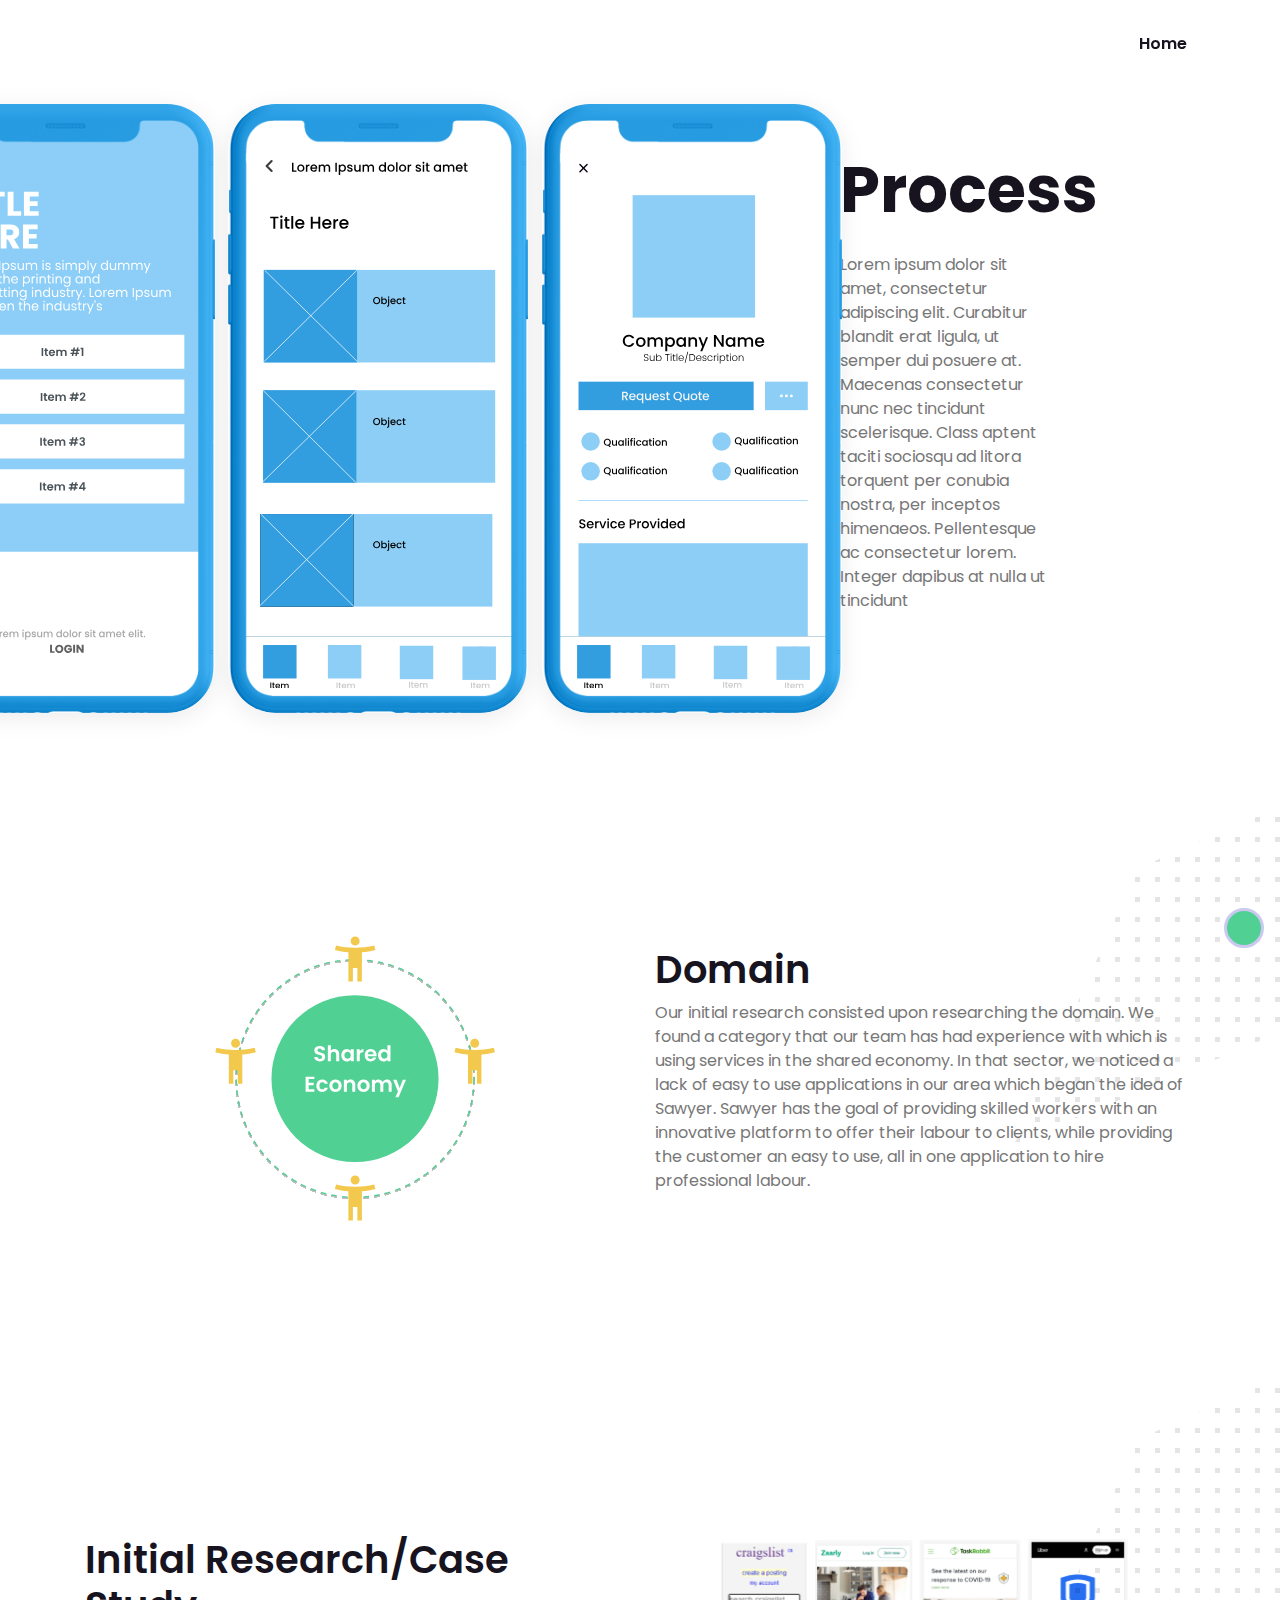
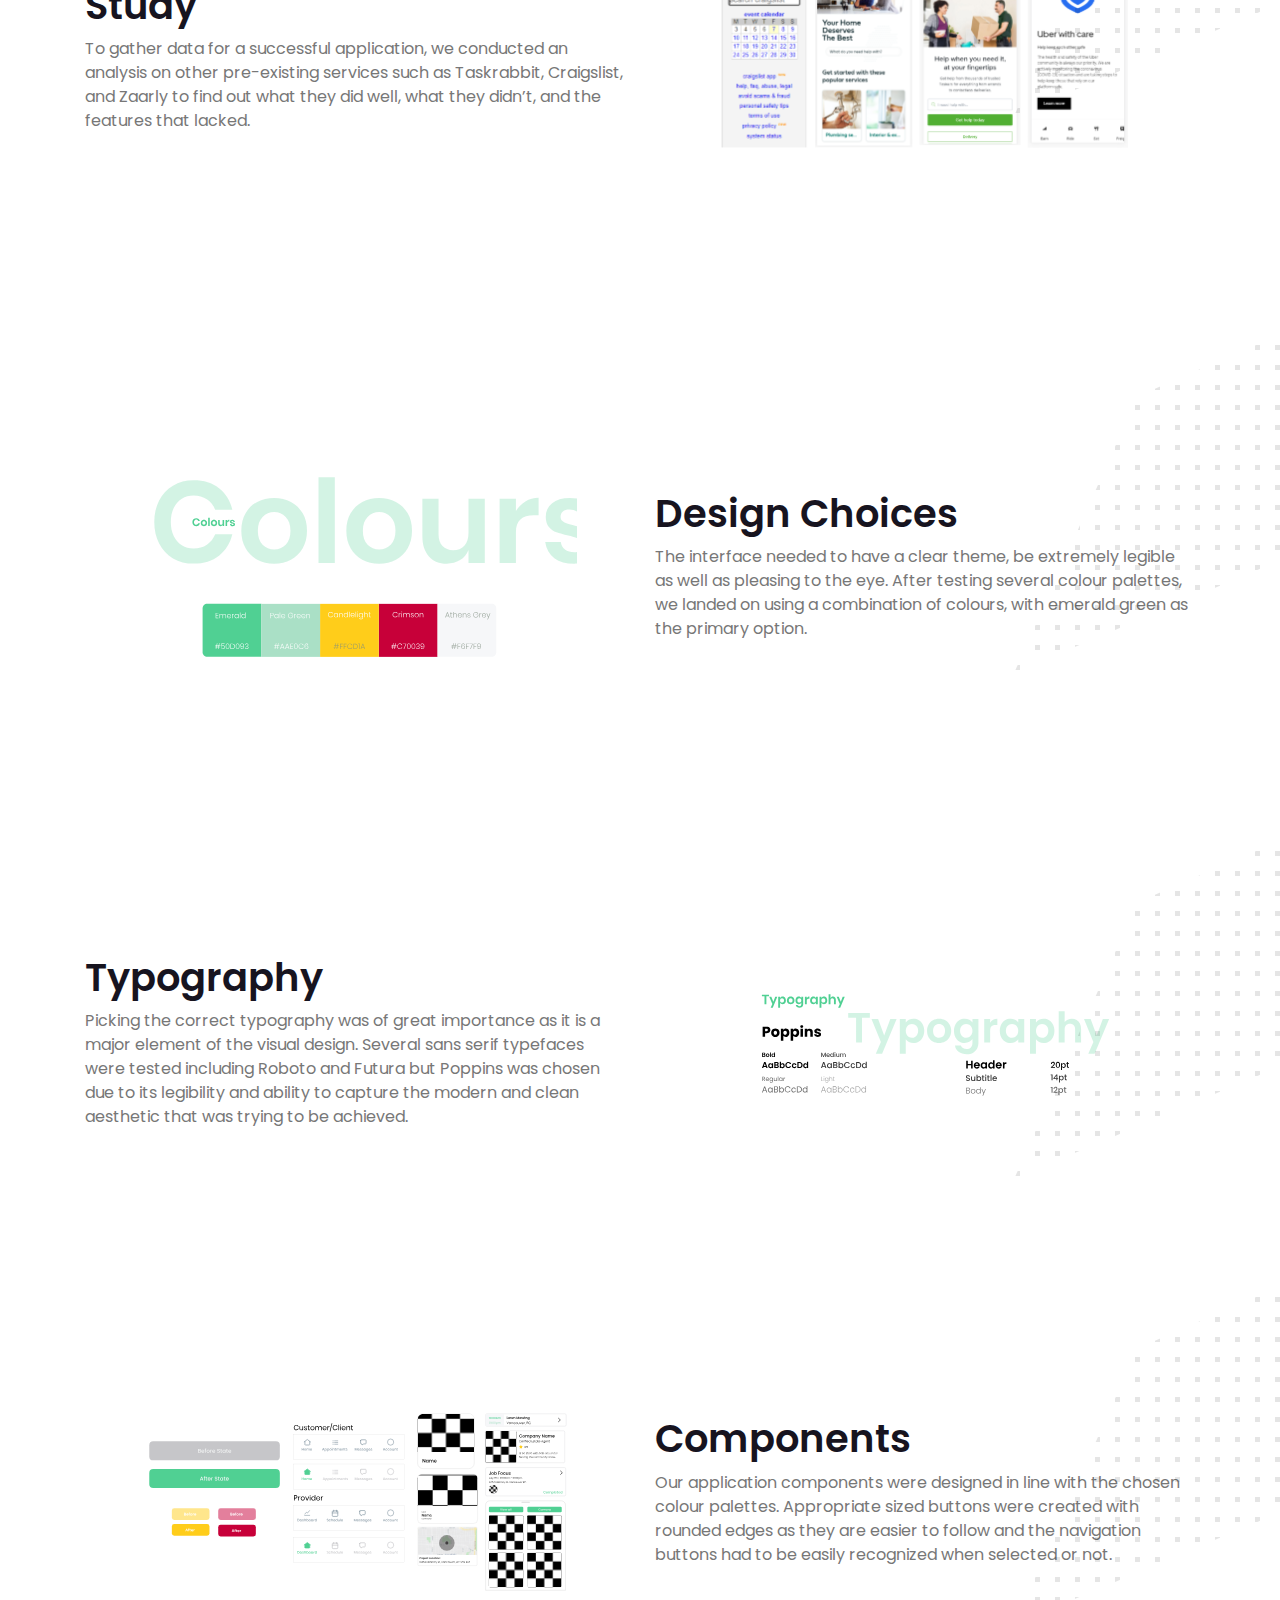
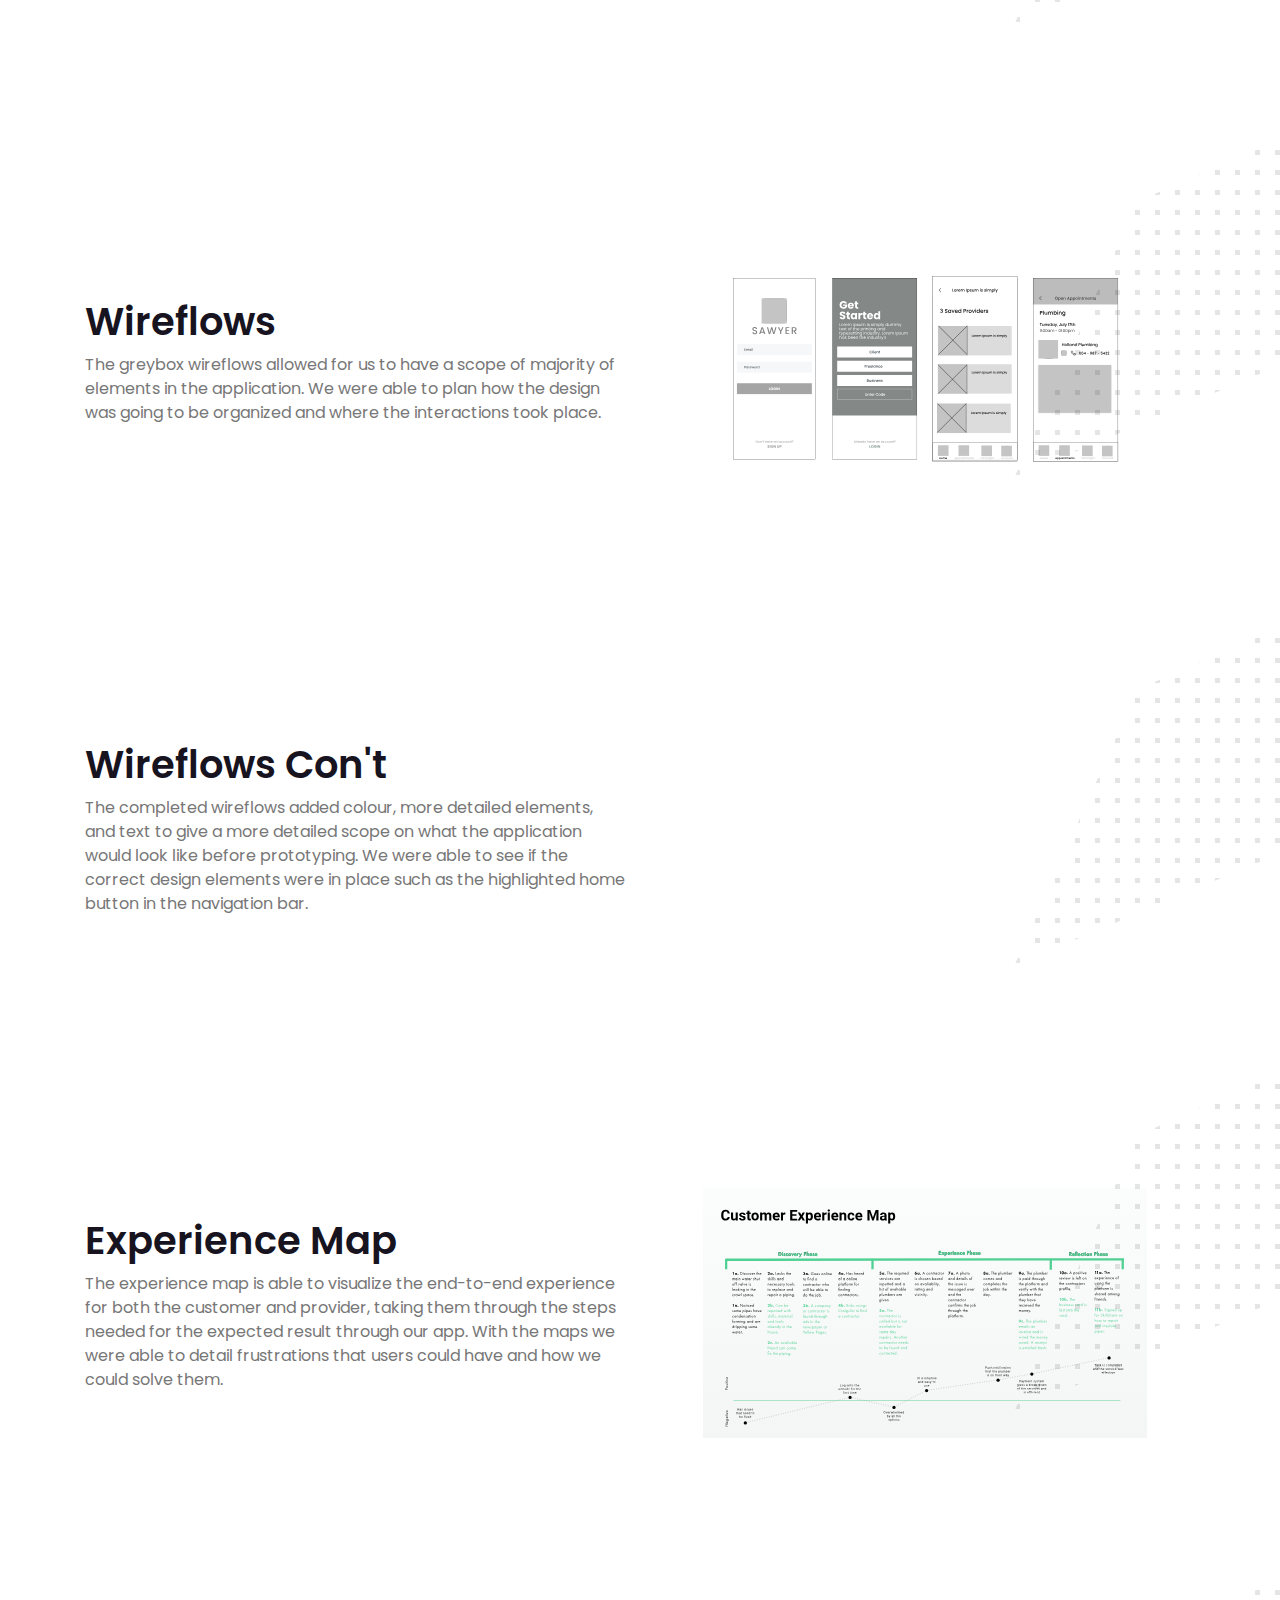
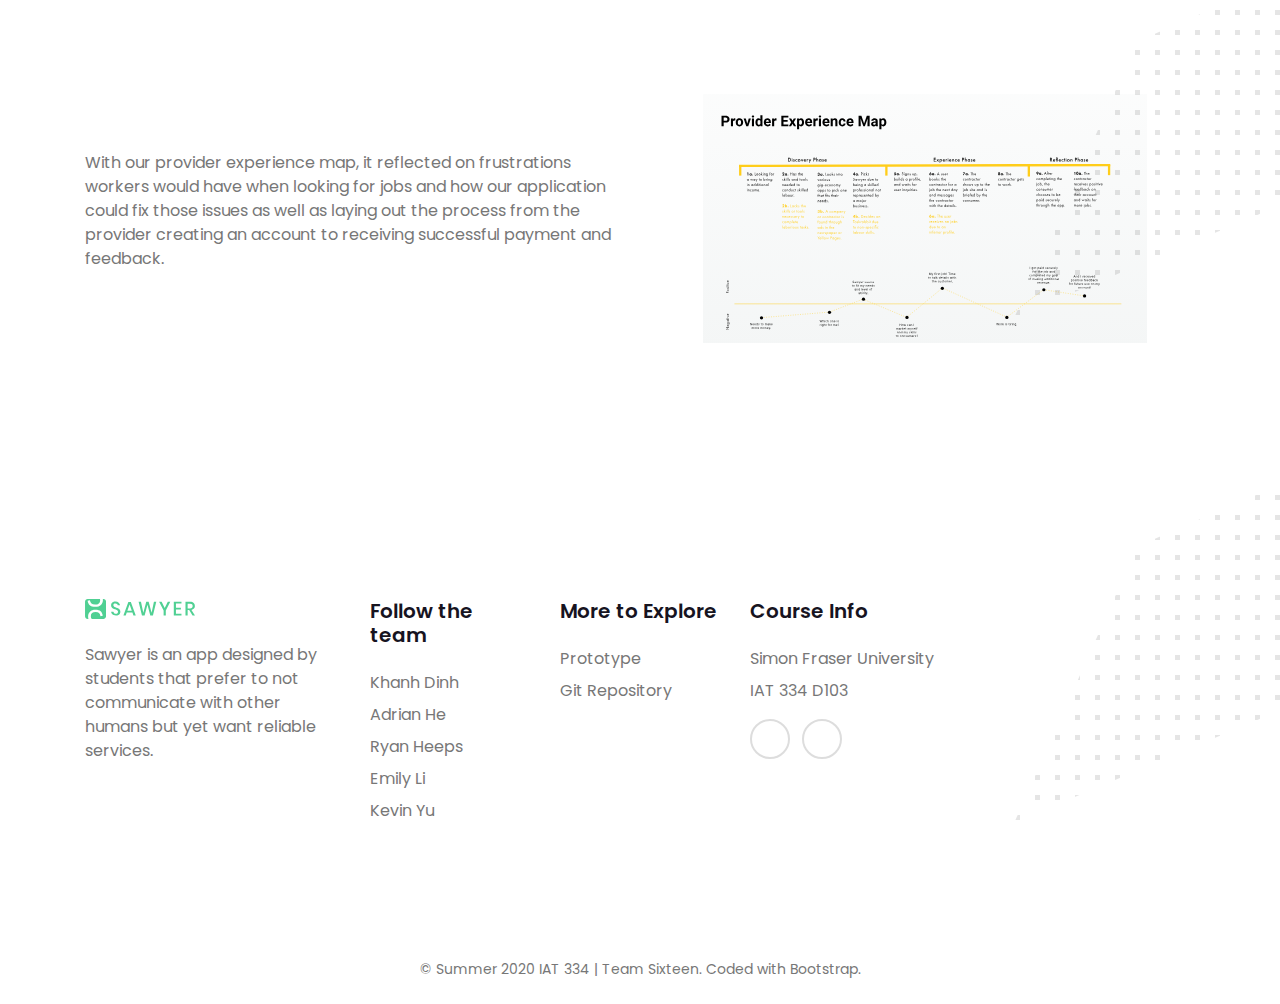
==== process.html @ 35472d54 "Redid the process.html" ====
<!DOCTYPE html>
<html>

<head>
  <meta charset="utf-8">
  <meta http-equiv="X-UA-Compatible" content="IE=edge">
  <title>Sawyer | IAT 334</title>
  <meta name="description" content="">
  <meta name="viewport" content="width=device-width, initial-scale=1">
  <meta name="robots" content="all,follow">
  <!-- Bootstrap CSS-->
  <link rel="stylesheet" href="vendor/bootstrap/css/bootstrap.min.css">
  <!-- Owl Carousel-->
  <link rel="stylesheet" href="vendor/owl.carousel2/assets/owl.carousel.css">
  <link rel="stylesheet" href="vendor/owl.carousel2/assets/owl.theme.default.css">
  <!-- Modal Video-->
  <link rel="stylesheet" href="vendor/modal-video/css/modal-video.min.css">
  <!-- Device Mockup-->
  <link rel="stylesheet" href="css/device-mockups.css">
  <!-- Custom stylesheet-->
  <link rel="stylesheet" href="css/style.default.css" id="theme-stylesheet">
  <!-- Secondary stylesheet-->
  <link rel="stylesheet" href="css/custom.css">
  <!-- GOOGLE FONT POPPINS -->
  <link href="https://fonts.googleapis.com/css2?family=Poppins:ital,wght@0,200;0,300;0,400;0,500;0,600;1,200;1,300;1,400;1,500;1,600&display=swap" rel="stylesheet">
  <!-- Favicon-->
  <link rel="shortcut icon" href="img/logo-icon.svg">
  <!-- Tweaks for older IEs-->
  <!--[if lt IE 9]>
        <script src="https://oss.maxcdn.com/html5shiv/3.7.3/html5shiv.min.js"></script>
        <script src="https://oss.maxcdn.com/respond/1.4.2/respond.min.js"></script><![endif]-->
</head>

<body>
  <!-- navbar-->
  <header class="header">
    <nav class="navbar navbar-expand-lg fixed-top">
      <div class="container"><a class="navbar-brand" href="#"><img src="" alt="" width="110"></a>
        <button class="navbar-toggler navbar-toggler-right" type="button" data-toggle="collapse" data-target="#navbarSupportedContent" aria-controls="navbarSupportedContent" aria-expanded="false" aria-label="Toggle navigation"><i
            class="fas fa-bars"></i></button>
        <div class="collapse navbar-collapse" id="navbarSupportedContent">
          <ul class="navbar-nav ml-auto">
            <li class="nav-item"><a class="nav-link link-scroll" href="index.html">Home <span class="sr-only">(current)</span></a></li>
          </ul>
        </div>
      </div>
    </nav>
  </header>

  <!-- Section 1-->
  <!-- Process Section -->
  <section id="process">
    <div class="container-fluid">
      <div class="row">
        <div class="col-lg-2" align="center" style="right: 100px;">
          <div class="device-wrapper" style="position: sticky; min-width:300px;">
            <div class="device shadow" data-device="iPhoneXBasicBlue" data-orientation="portrait" data-color="black">
              <div class="screen">
                <img class="img-fluid" src="img/mockupimg/Blueprint2.svg" alt="">
              </div>
            </div>
          </div>
        </div>
        <div class="col-lg-2" align="center" style="">
          <div class="device-wrapper" style="position: sticky; min-width:300px;">
            <div class="device shadow" data-device="iPhoneXBasicBlue" data-orientation="portrait" data-color="black">
              <div class="screen">
                <img class="img-fluid" src="img/mockupimg/Blueprint1.svg" alt="">
              </div>
            </div>
          </div>
        </div>
        <div class="col-lg-2" align="center" style="">
          <div class="device-wrapper" style="min-width:300px; left:100px; ">
            <div class="device shadow" data-device="iPhoneXBasicBlue" data-orientation="portrait" data-color="black">
              <div class="screen">
                <img class="img-fluid" src="img/mockupimg/Blueprint3.svg" alt="">
              </div>
            </div>
          </div>
        </div>
        <div class="col-lg-2 py-5 px-0" style="left: 200px;">
          <h1 class="font-weight-bold">Process</h1>
          <p class="my-4 text-muted">Lorem ipsum dolor sit amet, consectetur adipiscing elit.
            Curabitur blandit erat ligula, ut semper dui posuere at.
            Maecenas consectetur nunc nec tincidunt scelerisque.
            Class aptent taciti sociosqu ad litora torquent per conubia nostra, per inceptos himenaeos.
            Pellentesque ac consectetur lorem. Integer dapibus at nulla ut tincidunt
          </p>
        </div>
      </div>


    </div>
    </div>

  </section>
  <!-- End of Section 1-->

  <!-- Section 2-->
  <section class="with-pattern-1" id="services">
        <div class="container">
          <div class="row align-items-center mb-5">
            <div class="col-lg-6 mb-5 mb-lg-0"><img class="img-fluid w-100 px-lg-5" src="img/P1.svg" alt=""></div>
            <div class="col-lg-6">
              <h2>Domain</h2>
              <p class="text-muted">Our initial research consisted upon researching the domain. We found a category that our team has had experience with which is using services in the shared economy. In that sector, we noticed a lack of easy to use applications in our area which began the idea of Sawyer. Sawyer has the goal of providing  skilled workers with an innovative platform to offer their labour to clients, while providing the customer an easy to use, all in one application to hire professional labour.</p>
            </div>
          </div>
        </div>
    </section>
  <!-- End of Section 2 -->

    <!-- Section 3-->
  <section class="with-pattern-1" id="services">
        <div class="container">
          <div class="row align-items-center mb-5">
            <div class="col-lg-6">
              <h2>Initial Research/Case Study</h2>
              <p class="text-muted">To gather data for a successful application, we conducted an analysis on other pre-existing services such as Taskrabbit, Craigslist, and Zaarly to find out what they did well, what they didn’t, and the features that lacked.</p>
            </div>
            <div class="col-lg-6 mb-5 mb-lg-0"><img class="img-fluid w-100 px-lg-5" src="img/P2.svg" alt=""></div>
          </div>
        </div>
    </section>
  <!-- End of Section 3 -->

  <!-- Section 4-->
  <section class="with-pattern-1" id="services">
        <div class="container">
          <div class="row align-items-center mb-5">
            <div class="col-lg-6 mb-5 mb-lg-0"><img class="img-fluid w-100 px-lg-5" src="img/P7.svg" alt=""></div>
            <div class="col-lg-6">
              <h2>Design Choices</h2>
              <p class="text-muted">The interface needed to have a clear theme, be extremely legible as well as pleasing to the eye. After testing several colour palettes, we landed on using a combination of colours, with emerald green as the primary option.</p>
            </div>
          </div>
        </div>
    </section>
  <!-- End of Section 4 -->

  <!-- Section 5-->
  <section class="with-pattern-1" id="services">
        <div class="container">
          <div class="row align-items-center mb-5">
            <div class="col-lg-6">
              <h2>Typography</h2>
              <p class="text-muted">Picking the correct typography was of great importance as it is a major element of the visual design. Several sans serif typefaces were tested including Roboto and Futura but Poppins was chosen due to its legibility and ability to capture the modern and clean aesthetic that was trying to be achieved.</p>
            </div>
            <div class="col-lg-6 mb-5 mb-lg-0"><img class="img-fluid w-100 px-lg-5" src="img/P4.3.svg" alt=""></div>
          </div>
        </div>
    </section>
  <!-- End of Section 5 -->

   <!-- Section 6-->
  <section class="with-pattern-1" id="services">
        <div class="container">
          <div class="row align-items-center mb-5">
            <div class="col-lg-6 mb-5 mb-lg-0"><img class="img-fluid w-100 px-lg-5" src="img/P4.1.svg" alt=""></div>
            <div class="col-lg-6">
              <h2>Components</h2>
              <p class="text-muted">Our application components were designed in line with the chosen colour palettes. Appropriate sized buttons were created with rounded edges as they are easier to follow and the navigation buttons had to be easily recognized when selected or not.</p>
            </div>
          </div>
        </div>
    </section>
  <!-- End of Section 6 -->

  <!-- Section 7-->
  <section class="with-pattern-1" id="services">
        <div class="container">
          <div class="row align-items-center mb-5">
            <div class="col-lg-6">
              <h2>Wireflows</h2>
              <p class="text-muted">The greybox wireflows allowed for us to have a scope of majority of elements in the application. We were able to plan how the design was going to be organized and where the interactions took place.</p>
            </div>
            <div class="col-lg-6 mb-5 mb-lg-0"><img class="img-fluid w-100 px-lg-5" src="img/P5.svg" alt=""></div>
          </div>
        </div>
    </section>
  <!-- End of Section 7 -->

 <!-- Section 8-->
  <section class="with-pattern-1" id="services">
        <div class="container">
          <div class="row align-items-center mb-5">
            <div class="col-lg-6">
              <h2>Wireflows Con't</h2>
              <p class="text-muted">The completed wireflows added colour, more detailed elements, and text to give a more detailed scope on what the application would look like before prototyping. We were able to see if the correct design elements were in place such as the highlighted home button in the navigation bar.</p>
            </div>
            <div class="col-lg-6 mb-5 mb-lg-0"><img class="img-fluid w-100 px-lg-5" src="img/P6.svg" alt=""></div>
          </div>
        </div>
    </section>
  <!-- End of Section 8 -->

  <!-- Section 9-->
  <section class="with-pattern-1" id="services">
        <div class="container">
          <div class="row align-items-center mb-5">
            <div class="col-lg-6">
              <h2>Experience Map</h2>
              <p class="text-muted">The experience map is able to visualize the end-to-end experience for both the customer and provider, taking them through the steps needed for the expected result through our app. With the maps we were able to detail frustrations that users could have and how we could solve them.</p>
            </div>
            <div class="col-lg-6 mb-5 mb-lg-0"><img class="img-fluid w-100 px-lg-5" src="img/P8.svg" alt=""></div>
          </div>
        </div>
    </section>
  <!-- End of Section 9 -->

  <!-- Section 10-->
  <section class="with-pattern-1" id="services">
        <div class="container">
          <div class="row align-items-center mb-5">
            <div class="col-lg-6">
              <p class="text-muted">With our provider experience map, it reflected on frustrations workers would have when looking for jobs and how our application could fix those issues as well as laying out the process from the provider creating an account to receiving successful payment and feedback.</p>
            </div>
            <div class="col-lg-6 mb-5 mb-lg-0"><img class="img-fluid w-100 px-lg-5" src="img/P9.svg" alt=""></div>
          </div>
        </div>
    </section>
  <!-- End of Section 10 -->

  <!-- Scroll to top btn and footer yee -->

<a class="scropll-top-btn" id="scrollTop" href="#"><i class="fas fa-long-arrow-alt-up"></i></a>


   <footer class="with-pattern-1 position-relative">
      <div class="container section-padding-y">
        <div class="row">
          <div class="col-lg-3 mb-4 mb-lg-0"><img class="mb-4" src="img/logo.svg" alt="" width="110">
            <p class="text-muted">Sawyer is an app designed by students that prefer to not communicate with other humans but yet want reliable services.</p>
          </div>
          <div class="col-lg-2 mb-4 mb-lg-0">
            <h2 class="h5 mb-4">Follow the team</h2>
            <div class="d-flex">
              <ul class="list-unstyled d-inline-block mr-4 mb-0">
                <li class="mb-2"><a class="footer-link" href="#" target="_blank">Khanh Dinh </a></li>
                <li class="mb-2"><a class="footer-link" href="#" target="_blank">Adrian He</a></li>
                <li class="mb-2"><a class="footer-link" href="#" target="_blank">Ryan Heeps</a></li>
                <li class="mb-2"><a class="footer-link" href="#" target="_blank">Emily Li</a></li>
                <li class="mb-2"><a class="footer-link" href="#" target="_blank">Kevin Yu</a></li>
              </ul>
            </div>
          </div>
          <div class="col-lg-2 mb-4 mb-lg-0">
            <h2 class="h5 mb-4">More to Explore</h2>
            <div class="d-flex">
              <ul class="list-unstyled mr-4 mb-0">
                <li class="mb-2"><a class="footer-link" href="https://cloud.protopie.io/p/a81b305372/28?ui=true&mockup=true&touchHint=true&scaleToFit=false&cursorType=touch" target="_blank">Prototype </a></li>
                <li class="mb-2"><a class="footer-link" href="https://github.com/Shindekudasai/334_Sawyer_Website.git" target="_blank">Git Repository</a></li>
              </ul>
            </div>
          </div>
          <div class="col-lg-5">
            <h2 class="h5 mb-4">Course Info</h2>
            <ul class="list-unstyled mr-4 mb-3">
              <li class="mb-2 text-muted">Simon Fraser University</li>
              <li class="mb-2 text-muted">IAT 334 D103</li>
            </ul>
            <ul class="list-inline mb-0">
              <li class="list-inline-item"><a class="social-link" href="https://cloud.protopie.io/p/a81b305372/28?ui=true&mockup=true&touchHint=true&scaleToFit=false&cursorType=touch" target="_blank"><i class="fas fa-mobile-alt"></i></a></li>
              <li class="list-inline-item"><a class="social-link" href="https://github.com/Shindekudasai/334_Sawyer_Website.git" target="_blank" ><i class="fab fa-github"></i></a></li>
            </ul>
          </div>
        </div>
      </div>
      <div class="copyrights">
        <div class="container text-center py-4">
          <p class="mb-0 text-muted text-sm">&copy; Summer 2020 IAT 334 | Team Sixteen. Coded with <a href="https://startbootstrap.com/" class="text-reset">Bootstrap</a>.</p>
        </div>
      </div>
    </footer>

  <!-- JavaScript files-->
  <script src="vendor/jquery/jquery.min.js"></script>
  <script src="vendor/bootstrap/js/bootstrap.bundle.min.js"></script>
  <script src="vendor/owl.carousel2/owl.carousel.min.js"></script>
  <script src="vendor/modal-video/js/modal-video.js"></script>
  <script src="js/front.js"></script>
  <script>
    // ------------------------------------------------------- //
    //   Inject SVG Sprite -
    //   see more here
    //   https://css-tricks.com/ajaxing-svg-sprite/
    // ------------------------------------------------------ //
    function injectSvgSprite(path) {

      var ajax = new XMLHttpRequest();
      ajax.open("GET", path, true);
      ajax.send();
      ajax.onload = function(e) {
        var div = document.createElement("div");
        div.className = 'd-none';
        div.innerHTML = ajax.responseText;
        document.body.insertBefore(div, document.body.childNodes[0]);
      }
    }
    //play video on hover

    const mouseTarget = document.getElementByID('mouseTarget');
    const playback = document.getElementByID('videoTarget');

    mouseTarget.addEventListener('mouseover', e =>{
      $(this).get(0).play();
    });

    // $(document).on('mouseover', 'video', function() { //selecting the document 1st will grab new content
    //     $(this).get(0).play();
    // });
    //
    // //pause video on mouse leave
    // $(document).on('mouseleave', 'video', function() {
    //     $(this).get(0).pause();
    // });

    // this is set to BootstrapTemple website as you cannot
    // inject local SVG sprite (using only 'icons/orion-svg-sprite.svg' path)
    // while using file:// protocol
    // pls don't forget to change to your domain :)
    injectSvgSprite('https://bootstraptemple.com/files/icons/orion-svg-sprite.svg');
  </script>
  <!-- FontAwesome CSS - loading as last, so it doesn't block rendering-->
  <link rel="stylesheet" href="https://use.fontawesome.com/releases/v5.7.1/css/all.css" integrity="sha384-fnmOCqbTlWIlj8LyTjo7mOUStjsKC4pOpQbqyi7RrhN7udi9RwhKkMHpvLbHG9Sr" crossorigin="anonymous">
</body>

</html>
---- vendor/modal-video/css/modal-video.min.css ----
@keyframes modal-video{from{opacity:0}to{opacity:1}}@keyframes modal-video-inner{from{transform:translate(0, 100px)}to{transform:translate(0, 0)}}.modal-video{position:fixed;top:0;left:0;width:100%;height:100%;background-color:rgba(0,0,0,0.5);z-index:1000000;cursor:pointer;opacity:1;animation-timing-function:ease-out;animation-duration:.3s;animation-name:modal-video;-webkit-transition:opacity .3s ease-out;-moz-transition:opacity .3s ease-out;-ms-transition:opacity .3s ease-out;-o-transition:opacity .3s ease-out;transition:opacity .3s ease-out}.modal-video-close{opacity:0}.modal-video-close .modal-video-movie-wrap{-webkit-transform:translate(0, 100px);-moz-transform:translate(0, 100px);-ms-transform:translate(0, 100px);-o-transform:translate(0, 100px);transform:translate(0, 100px)}.modal-video-body{max-width:940px;width:100%;height:100%;margin:0 auto;display:table}.modal-video-inner{display:table-cell;vertical-align:middle;width:100%;height:100%}.modal-video-movie-wrap{width:100%;height:0;position:relative;padding-bottom:56.25%;background-color:#333;animation-timing-function:ease-out;animation-duration:.3s;animation-name:modal-video-inner;-webkit-transform:translate(0, 0);-moz-transform:translate(0, 0);-ms-transform:translate(0, 0);-o-transform:translate(0, 0);transform:translate(0, 0);-webkit-transition:-webkit-transform .3s ease-out;-moz-transition:-moz-transform .3s ease-out;-ms-transition:-ms-transform .3s ease-out;-o-transition:-o-transform .3s ease-out;transition:transform .3s ease-out}.modal-video-movie-wrap iframe{position:absolute;top:0;left:0;width:100%;height:100%}.modal-video-close-btn{position:absolute;z-index:2;top:-35px;right:-35px;display:inline-block;width:35px;height:35px;overflow:hidden;border:none;background:transparent}.modal-video-close-btn:before{transform:rotate(45deg)}.modal-video-close-btn:after{transform:rotate(-45deg)}.modal-video-close-btn:before,.modal-video-close-btn:after{content:'';position:absolute;height:2px;width:100%;top:50%;left:0;margin-top:-1px;background:#fff;border-radius:5px;margin-top:-6px}
---- css/style.default.css ----
/*
   Text utils
   ------------------------
*/
.text-uppercase {
  text-transform: uppercase;
  letter-spacing: 0.1em;
  letter-spacing: .1em;
}

.text-sm {
  font-size: 0.875rem;
}

.text-base {
  font-size: 1rem;
}

.text-lg {
  font-size: 1.25rem;
}

.text-shadow {
  text-shadow: 2px 2px 2px rgba(0, 0, 0, 0.1);
}

.text-shadow-primary {
  text-shadow: 2px 2px 2px rgba(89, 84, 203, 0.1);
}

.text-decoration-underline {
  text-decoration: underline;
}

.text-inherit {
  color: inherit;
}

/*
    Rounded corners - lg, sm
   ------------------------
*/
.rounded-lg {
  border-radius: 0.85rem !important;
}

.rounded-sm {
  border-radius: 0.2rem;
}

.rounded-xl {
  border-radius: 10rem;
}

/*
    Responsive borders - border-[breakpoint]
   ------------------------
*/
/*
    Opacity helpers - .opacity-[1-9]
    ------------------------
*/
.opacity-1 {
  opacity: 0.1;
}

.opacity-2 {
  opacity: 0.2;
}

.opacity-3 {
  opacity: 0.3;
}

.opacity-4 {
  opacity: 0.4;
}

.opacity-5 {
  opacity: 0.5;
}

.opacity-6 {
  opacity: 0.6;
}

.opacity-7 {
  opacity: 0.7;
}

.opacity-8 {
  opacity: 0.8;
}

.opacity-9 {
  opacity: 0.9;
}

.opacity-10 {
  opacity: 1;
}

/*
    Z-index helpers - .z-index-[10-50]
    ------------------------
*/
.z-index-10 {
  z-index: 10;
}

.z-index-20 {
  z-index: 20;
}

.z-index-30 {
  z-index: 30;
}

.z-index-40 {
  z-index: 40;
}

.z-index-50 {
  z-index: 50;
}

/*
     Letter spacing helpers - .letter-spacing-[0-5]
    ------------------------
*/
.letter-spacing-0 {
  letter-spacing: 0 !important;
}

.letter-spacing-1 {
  letter-spacing: 0.1em;
}

.letter-spacing-2 {
  letter-spacing: 0.2em;
}

.letter-spacing-3 {
  letter-spacing: 0.3em;
}

.letter-spacing-4 {
  letter-spacing: 0.4em;
}

.letter-spacing-5 {
  letter-spacing: 0.5em;
}

/*
     Colours and backgrounds
    ------------------------
*/
.text-hover-primary {
  transition: all 0.2s ease-in-out;
}

.text-hover-primary:focus, .text-hover-primary:hover {
  color: #50D093 !important;
}

a.text-hover-primary {
  transition: all 0.2s ease-in-out;
}

a.text-hover-primary:focus, a.text-hover-primary:hover {
  color: #50D093 !important;
}

.bg-primary-light {
  background-color: #ebeaf9;
}

.border-primary {
  border-color: #50D093 !important;
}

.text-hover-secondary {
  transition: all 0.2s ease-in-out;
}

.text-hover-secondary:focus, .text-hover-secondary:hover {
  color: #6c757d !important;
}

a.text-hover-secondary {
  transition: all 0.2s ease-in-out;
}

a.text-hover-secondary:focus, a.text-hover-secondary:hover {
  color: #6c757d !important;
}

.bg-secondary-light {
  background-color: #edeeef;
}

.border-secondary {
  border-color: #6c757d !important;
}

.text-hover-success {
  transition: all 0.2s ease-in-out;
}

.text-hover-success:focus, .text-hover-success:hover {
  color: #28a745 !important;
}

a.text-hover-success {
  transition: all 0.2s ease-in-out;
}

a.text-hover-success:focus, a.text-hover-success:hover {
  color: #28a745 !important;
}

.bg-success-light {
  background-color: #e5f4e9;
}

.border-success {
  border-color: #28a745 !important;
}

.text-hover-info {
  transition: all 0.2s ease-in-out;
}

.text-hover-info:focus, .text-hover-info:hover {
  color: #17a2b8 !important;
}

a.text-hover-info {
  transition: all 0.2s ease-in-out;
}

a.text-hover-info:focus, a.text-hover-info:hover {
  color: #17a2b8 !important;
}

.bg-info-light {
  background-color: #e3f4f6;
}

.border-info {
  border-color: #17a2b8 !important;
}

.text-hover-warning {
  transition: all 0.2s ease-in-out;
}

.text-hover-warning:focus, .text-hover-warning:hover {
  color: #ffc107 !important;
}

a.text-hover-warning {
  transition: all 0.2s ease-in-out;
}

a.text-hover-warning:focus, a.text-hover-warning:hover {
  color: #ffc107 !important;
}

.bg-warning-light {
  background-color: #fff8e1;
}

.border-warning {
  border-color: #ffc107 !important;
}

.text-hover-danger {
  transition: all 0.2s ease-in-out;
}

.text-hover-danger:focus, .text-hover-danger:hover {
  color: #dc3545 !important;
}

a.text-hover-danger {
  transition: all 0.2s ease-in-out;
}

a.text-hover-danger:focus, a.text-hover-danger:hover {
  color: #dc3545 !important;
}

.bg-danger-light {
  background-color: #fbe7e9;
}

.border-danger {
  border-color: #dc3545 !important;
}

.text-hover-light {
  transition: all 0.2s ease-in-out;
}

.text-hover-light:focus, .text-hover-light:hover {
  color: #F7FAFF !important;
}

a.text-hover-light {
  transition: all 0.2s ease-in-out;
}

a.text-hover-light:focus, a.text-hover-light:hover {
  color: #F7FAFF !important;
}

.bg-light-light {
  background-color: #fefeff;
}

.border-light {
  border-color: #F7FAFF !important;
}

.text-hover-dark {
  transition: all 0.2s ease-in-out;
}

.text-hover-dark:focus, .text-hover-dark:hover {
  color: #343a40 !important;
}

a.text-hover-dark {
  transition: all 0.2s ease-in-out;
}

a.text-hover-dark:focus, a.text-hover-dark:hover {
  color: #343a40 !important;
}

.bg-dark-light {
  background-color: #e7e7e8;
}

.border-dark {
  border-color: #343a40 !important;
}

.bg-gray-100 {
  background: #F7FAFF !important;
}

.text-gray-100 {
  color: #F7FAFF;
}

.bg-gray-200 {
  background: #e9ecef !important;
}

.text-gray-200 {
  color: #e9ecef;
}

.bg-gray-300 {
  background: #dee2e6 !important;
}

.text-gray-300 {
  color: #dee2e6;
}

.bg-gray-400 {
  background: #ced4da !important;
}

.text-gray-400 {
  color: #ced4da;
}

.bg-gray-500 {
  background: #adb5bd !important;
}

.text-gray-500 {
  color: #adb5bd;
}

.bg-gray-600 {
  background: #6c757d !important;
}

.text-gray-600 {
  color: #6c757d;
}

.bg-gray-700 {
  background: #495057 !important;
}

.text-gray-700 {
  color: #495057;
}

.bg-gray-800 {
  background: #343a40 !important;
}

.text-gray-800 {
  color: #343a40;
}

.bg-gray-900 {
  background: #212529 !important;
}

.text-gray-900 {
  color: #212529;
}

.badge-primary-light {
  color: #50D093;
  background-color: #ebeaf9;
}

.badge-secondary-light {
  color: #6c757d;
  background-color: #edeeef;
}

.badge-success-light {
  color: #28a745;
  background-color: #e5f4e9;
}

.badge-info-light {
  color: #17a2b8;
  background-color: #e3f4f6;
}

.badge-warning-light {
  color: #ffc107;
  background-color: #fff8e1;
}

.badge-danger-light {
  color: #dc3545;
  background-color: #fbe7e9;
}

.badge-light-light {
  color: #F7FAFF;
  background-color: #fefeff;
}

.badge-dark-light {
  color: #343a40;
  background-color: #e7e7e8;
}

/*
     Transparent overlays
    ------------------------
*/
.overlay-content {
  position: relative;
  z-index: 20;
}

@media (min-width: 576px) {
  .light-overlay-sm,
  .overlay-hover-light-sm {
    position: relative;
  }
  .light-overlay-sm::after,
  .overlay-hover-light-sm::after {
    position: absolute;
    top: 0;
    left: 0;
    width: 100%;
    height: 100%;
    content: ' ';
    background: #fff;
  }
}

@media (min-width: 576px) {
  .overlay-hover-light-sm::after {
    transition: opacity 0.15s linear;
    opacity: 0;
  }
}

@media (min-width: 576px) {
  .light-overlay-sm::after,
  .overlay-hover-light-sm:hover::after {
    opacity: .4;
  }
}

@media (min-width: 576px) {
  .light-overlay-sm-0::after,
  .overlay-hover-light-sm-0:hover::after {
    display: none;
  }
}

.dark-overlay-sm {
  position: relative;
}

@media (min-width: 576px) {
  .dark-overlay-sm::after {
    position: absolute;
    top: 0;
    left: 0;
    width: 100%;
    height: 100%;
    content: ' ';
    opacity: .4;
    background: #000;
  }
}

@media (min-width: 576px) {
  .dark-overlay-sm-0::after {
    display: none;
  }
}

@media (min-width: 768px) {
  .light-overlay-md,
  .overlay-hover-light-md {
    position: relative;
  }
  .light-overlay-md::after,
  .overlay-hover-light-md::after {
    position: absolute;
    top: 0;
    left: 0;
    width: 100%;
    height: 100%;
    content: ' ';
    background: #fff;
  }
}

@media (min-width: 768px) {
  .overlay-hover-light-md::after {
    transition: opacity 0.15s linear;
    opacity: 0;
  }
}

@media (min-width: 768px) {
  .light-overlay-md::after,
  .overlay-hover-light-md:hover::after {
    opacity: .4;
  }
}

@media (min-width: 768px) {
  .light-overlay-md-0::after,
  .overlay-hover-light-md-0:hover::after {
    display: none;
  }
}

.dark-overlay-md {
  position: relative;
}

@media (min-width: 768px) {
  .dark-overlay-md::after {
    position: absolute;
    top: 0;
    left: 0;
    width: 100%;
    height: 100%;
    content: ' ';
    opacity: .4;
    background: #000;
  }
}

@media (min-width: 768px) {
  .dark-overlay-md-0::after {
    display: none;
  }
}

@media (min-width: 992px) {
  .light-overlay-lg,
  .overlay-hover-light-lg {
    position: relative;
  }
  .light-overlay-lg::after,
  .overlay-hover-light-lg::after {
    position: absolute;
    top: 0;
    left: 0;
    width: 100%;
    height: 100%;
    content: ' ';
    background: #fff;
  }
}

@media (min-width: 992px) {
  .overlay-hover-light-lg::after {
    transition: opacity 0.15s linear;
    opacity: 0;
  }
}

@media (min-width: 992px) {
  .light-overlay-lg::after,
  .overlay-hover-light-lg:hover::after {
    opacity: .4;
  }
}

@media (min-width: 992px) {
  .light-overlay-lg-0::after,
  .overlay-hover-light-lg-0:hover::after {
    display: none;
  }
}

.dark-overlay-lg {
  position: relative;
}

@media (min-width: 992px) {
  .dark-overlay-lg::after {
    position: absolute;
    top: 0;
    left: 0;
    width: 100%;
    height: 100%;
    content: ' ';
    opacity: .4;
    background: #000;
  }
}

@media (min-width: 992px) {
  .dark-overlay-lg-0::after {
    display: none;
  }
}

@media (min-width: 1200px) {
  .light-overlay-xl,
  .overlay-hover-light-xl {
    position: relative;
  }
  .light-overlay-xl::after,
  .overlay-hover-light-xl::after {
    position: absolute;
    top: 0;
    left: 0;
    width: 100%;
    height: 100%;
    content: ' ';
    background: #fff;
  }
}

@media (min-width: 1200px) {
  .overlay-hover-light-xl::after {
    transition: opacity 0.15s linear;
    opacity: 0;
  }
}

@media (min-width: 1200px) {
  .light-overlay-xl::after,
  .overlay-hover-light-xl:hover::after {
    opacity: .4;
  }
}

@media (min-width: 1200px) {
  .light-overlay-xl-0::after,
  .overlay-hover-light-xl-0:hover::after {
    display: none;
  }
}

.dark-overlay-xl {
  position: relative;
}

@media (min-width: 1200px) {
  .dark-overlay-xl::after {
    position: absolute;
    top: 0;
    left: 0;
    width: 100%;
    height: 100%;
    content: ' ';
    opacity: .4;
    background: #000;
  }
}

@media (min-width: 1200px) {
  .dark-overlay-xl-0::after {
    display: none;
  }
}

.light-overlay,
.overlay-hover-light {
  position: relative;
}

.light-overlay::after,
.overlay-hover-light::after {
  position: absolute;
  top: 0;
  left: 0;
  width: 100%;
  height: 100%;
  content: ' ';
  background: #fff;
}

.overlay-hover-light::after {
  transition: opacity 0.15s linear;
  opacity: 0;
}

.light-overlay::after,
.overlay-hover-light:hover::after {
  opacity: .4;
}

.light-overlay-0::after,
.overlay-hover-light-0:hover::after {
  display: none;
}

.dark-overlay {
  position: relative;
}

.dark-overlay::after {
  position: absolute;
  top: 0;
  left: 0;
  width: 100%;
  height: 100%;
  content: ' ';
  opacity: .4;
  background: #000;
}

.dark-overlay-0::after {
  display: none;
}

/*
     Other
    ------------------------
*/
.overflow-visible {
  overflow: visible !important;
}

.shadow-0 {
  box-shadow: none !important;
}

.text-small {
  font-size: 0.85rem !important;
}

.text-lg {
  font-size: 3.5rem !important;
}

.text-gray {
  color: #b4b4b4 !important;
}

.text-muted {
  color: #777 !important;
}

.border-gray {
  border-color: #eee !important;
}

.index-forward {
  z-index: 99;
  position: relative;
}

.bg-cover {
  background-size: cover !important;
}

.bg-center {
  background-position: center center !important;
}

.bg-top {
  background-position: top center !important;
}

.bg-bottom {
  background-position: bottom center !important;
}

.line-height-sm {
  line-height: 1.3 !important;
}

.dotted-separator {
  border-top: 2px dotted rgba(0, 0, 0, 0.2);
}

.font-weight-light {
  font-weight: 400 !important;
}

.font-weight-normal {
  font-weight: 600 !important;
}

.font-weight-bold {
  font-size: 4em;
  font-weight: bolder !important;
}

.accordion .card {
  border: none;
}

.accordion .card-header {
  background: #fff;
  border: none;
}

.accordion .card .btn-link {
  width: 100%;
  text-decoration: none;
  color: #333;
  text-align: left;
}

.accordion .card .btn-link:focus {
  box-shadow: none;
}

.border-md {
  border-width: 2px !important;
}

.border-lg {
  border-width: 4px !important;
}

.lined {
  display: inline-block;
  position: relative;
  padding-bottom: 0.7rem;
}

.lined::before {
  content: '';
  display: block;
  position: absolute;
  bottom: 0;
  left: 0;
  width: 3rem;
  height: 2px;
  background: #5954cb;
}


.lined::after {
  content: '';
  display: block;
  position: absolute;
  bottom: 0;
  left: 3.3rem;
  width: 0.7rem;
  height: 2px;
  background: #5954cb;
}

.lined-center::before {
  left: calc(50% - 1.65rem);
}

.lined-center::after {
  left: calc(50% + 1.65rem);
}

input.text-white::-webkit-input-placeholder {
  color: #fff;
}

input.text-white::-moz-placeholder {
  color: #fff;
}

input.text-white:-ms-input-placeholder {
  color: #fff;
}

input.text-white::-ms-input-placeholder {
  color: #fff;
}

input.text-white::placeholder {
  color: #fff;
}

.bg-none {
  background: none !important;
}

.text-shadow {
  text-transform: 1px 1px 0 rgba(0, 0, 0, 0.3);
}

/*
* ===================================================
*    Custom Orion Icons
* ===================================================
*/
.svg-icon {
  width: 32px;
  height: 32px;
  vertical-align: text-bottom;
  stroke: currentColor;
  stroke-width: 3;
  --layer1: currentColor;
  --layer2: currentColor;
  --layer3: currentColor;
}

.svg-icon.svg-icon-light {
  stroke-width: 2;
}

.svg-icon.svg-icon-heavy {
  stroke-width: 4;
}

.svg-icon-big {
  width: 64px;
  height: 64px;
}

/*
*
* =====================
* GENERAL
* =====================
*
*/
.text-small {
  font-size: 0.9rem !important;
}

section {
  position: relative;
  padding: 6.5rem 0;
}

.with-pattern-1::before {
  content: '';
  position: absolute;
  background: url(../img/pattern.png);
  width: 265px;
  height: 325px;
  right: 0px;
  top: 0px;
  background-repeat: no-repeat;
  z-index: 1;
}

.with-pattern-2::before {
  content: '';
  position: absolute;
  background: url(../img/pattern2.png);
  width: 265px;
  height: 325px;
  right: 0px;
  top: 0px;
  background-repeat: no-repeat;
  z-index: 1;
}

.section-padding {
  padding: 6.5rem 0;
}

.section-padding-y {
  padding-top: 6.5rem;
  padding-bottom: 6.5rem;
}

.navbar {
  transition: all 0.3s;
  padding-top: 1.5rem !important;
  padding-bottom: 1.5rem !important;
}

.navbar.active {
  background: #fff;
  padding-top: 1rem !important;
  padding-bottom: 1rem !important;
  box-shadow: 0 1px 5px rgba(0, 0, 0, 0.1);
}

@media (max-width: 991.98px) {
  .navbar {
    background: #fff;
    padding-top: 1rem !important;
    padding-bottom: 1rem !important;
    box-shadow: 0 1px 5px rgba(0, 0, 0, 0.1);
  }
}

.navbar-toggler {
  color: #17141f;
}

.card.with-pattern {
  position: relative;
}

.card.with-pattern::before {
  content: '';
  background: url(../img/pattern-2.png) no-repeat;
  background-size: cover;
  background-position: center center;
  position: absolute;
  top: 0;
  left: 0;
  bottom: 0;
  right: 0;
  opacity: 0.5;
  border-radius: 0.35rem;
}

.testimonial-img {
  width: 100px;
  height: 100px;
  border-radius: 50%;
  position: absolute;
  top: calc(-3rem - 50px);
  left: calc(50% - 50px);
}

.testimonial-img::after {
  content: '\f10e';
  width: 40px;
  height: 40px;
  border-radius: 50%;
  background: #5954cb;
  border: 3px solid #fff;
  display: block;
  position: absolute;
  bottom: 0;
  right: 0;
  font-family: 'Font Awesome\ 5 Free';
  font-weight: 900;
  color: #fff;
  text-align: center;
  line-height: 35px;
  font-size: 0.8rem;
}

.footer-link {
  color: #777;
  transition: all 0.3s;
}

.footer-link:hover, .footer-link:focus {
  color: #50D093;
  text-decoration: none;
}

.list-check {
  list-style: none;
  padding-left: 0;
}

.list-check li {
  position: relative;
  padding-left: 1.5rem;
}

.list-check li::before {
  content: '\f00c';
  font-family: 'Font Awesome\ 5 Free';
  font-weight: 900;
  display: block;
  position: absolute;
  left: 0;
  top: 50%;
  -webkit-transform: translateY(-50%);
  transform: translateY(-50%);
  color: #5954cb;
}

.social-link {
  width: 40px;
  height: 40px;
  border-radius: 50%;
  border: 2px solid #ddd;
  display: -ms-flexbox;
  display: flex;
  -ms-flex-align: center;
  align-items: center;
  -ms-flex-pack: center;
  justify-content: center;
  color: #aaa;
  transition: all 0.3s;
}

.social-link:hover, .social-link:focus {
  background: #50D093;
  color: #fff;
  text-decoration: none;
  border-color: #50D093;
}

.scropll-top-btn {
  width: 40px;
  height: 40px;
  border-radius: 50%;
  background: #50D093;
  border: 3px solid #cbc9ef;
  display: -ms-flexbox;
  display: flex;
  -ms-flex-align: center;
  align-items: center;
  -ms-flex-pack: center;
  justify-content: center;
  position: fixed;
  bottom: -3rem;
  right: 1rem;
  z-index: 999;
  color: #fff;
  transition: all 0.4s;
}

.scropll-top-btn.active {
  bottom: 1rem;
}

.scropll-top-btn:hover, .scropll-top-btn:focus {
  color: #fff;
  text-decoration: none;
  background: #AAE0C6;
}

.device-wrapper {
  z-index: 999;
  position: relative;
}

.device {
  border-radius: 3rem;
}

.device .screen {
  overflow: hidden;
}

.device[data-device=iPhoneX][data-orientation=portrait][data-color=black] {
  padding-bottom: 202.898072%;
}

.device[data-device=iPhoneX][data-orientation=portrait][data-color=black] .screen {
  top: 2.185596%;
  left: 5.5%;
  width: 90.225895%;
  height: 93.628809%;
}

.device[data-device=iPhoneXBasicBlack][data-orientation=portrait][data-color=black] {
  padding-bottom: 202.898072%;
}

.device[data-device=iPhoneXBasicBlack][data-orientation=portrait][data-color=black] .screen {
  top: 2.185596%;
  left: 5.5%;
  width: 90.225895%;
  height: 93.628809%;
}

.device[data-device=iPhoneXBasicBlue][data-orientation=portrait][data-color=black] {
  padding-bottom: 202.898072%;
}

.device[data-device=iPhoneXBasicBlue][data-orientation=portrait][data-color=black] .screen {
  top: 2.185596%;
  left: 5.5%;
  width: 90.225895%;
  height: 93.628809%;
}

.owl-carousel .owl-dots {
  margin-top: 0 !important;
}

.owl-carousel .owl-dots .owl-dot span {
  margin: 0 0.35rem !important;
}

.owl-carousel .owl-dots .owl-dot.active span {
  background: #5954cb;
}

.device[data-device="iPhoneX"][data-orientation="portrait"][data-color="black"] {
  padding-bottom: 202.898072%;
  background-image: url(../img/device-mockups/iPhoneX/portrait_black.png) !important;
  z-index: initial;
}

.device[data-device="iPhoneX"][data-orientation="portrait"][data-color="black"] .screen {
  top: 20px;
  left: 7%;
  width: 88%;
  height: 93.49030471%;
  border: 0px;
  z-index: -1;
  overflow: hidden;
  overflow: hidden;
}


.device[data-device="iPhoneXBasicBlack"][data-orientation="portrait"][data-color="black"] {
  padding-bottom: 202.898072%;
  background-image: url(../img/device-mockups/iPhoneX/portrait_basic_black.png) !important;
  z-index: initial;
}

.device[data-device="iPhoneXBasicBlack"][data-orientation="portrait"][data-color="black"] .screen {
  top: 15px;
  left: 6%;
  width: 89%;
  height: 93.49030471%;
  border: 0px;
  z-index: -1;
  overflow: hidden;
  overflow: hidden;
}

.device[data-device="iPhoneXBasicBlue"][data-orientation="portrait"][data-color="black"] {
  padding-bottom: 202.898072%;
  background-image: url(../img/device-mockups/iPhoneX/portrait_basic_blue.png) !important;
  z-index: initial;
}

.device[data-device="iPhoneXBasicBlue"][data-orientation="portrait"][data-color="black"] .screen {
  top: 15px;
  left: 6%;
  width: 89%;
  height: 93.49030471%;
  border: 0px;
  z-index: -1;
  overflow: hidden;
  overflow: hidden;
}


/* =========================================

      THEMING OF THE BOOTSTRAP COMPONENTS

   =========================================

    1 - NAVBAR
    2 - BUTTONS
    3 - TYPE
    4 - PAGINATION
    5 - UTILITIES
    6 - FORMS
    7 - CODE
    8 - NAV
    9 - CARD
    10 - DROPDOWNS

*/
/*
 * 1. NAVBAR
 */
.navbar {
  padding: 0.5rem 1rem;
}

.navbar-brand {
  display: inline-block;
  padding-top: 0.3125rem;
  padding-bottom: 0.3125rem;
  margin-right: 1rem;
  font-size: 1.25rem;
}

.navbar-toggler {
  padding: 0.25rem 0.75rem;
  font-size: 1.25rem;
  line-height: 1;
  border: 1px solid transparent;
  border-radius: 0.25rem;
}

.navbar-light .navbar-brand {
  color: rgba(0, 0, 0, 0.9);
}

.navbar-light .navbar-brand:hover, .navbar-light .navbar-brand:focus {
  color: rgba(0, 0, 0, 0.9);
}

.navbar-light .navbar-nav .nav-link {
  color: rgba(0, 0, 0, 0.5);
}

.navbar-light .navbar-nav .nav-link:hover, .navbar-light .navbar-nav .nav-link:focus {
  color: rgba(0, 0, 0, 0.7);
}

.navbar-light .navbar-nav .nav-link.disabled {
  color: rgba(0, 0, 0, 0.3);
}

.navbar-light .navbar-nav .show > .nav-link,
.navbar-light .navbar-nav .active > .nav-link,
.navbar-light .navbar-nav .nav-link.show,
.navbar-light .navbar-nav .nav-link.active {
  color: rgba(0, 0, 0, 0.9);
}

.navbar-light .navbar-toggler {
  color: rgba(0, 0, 0, 0.5);
  border-color: rgba(0, 0, 0, 0.1);
}

.navbar-light .navbar-toggler-icon {
  background-image: url("data:image/svg+xml;charset=utf8,%3Csvg viewBox='0 0 30 30' xmlns='http://www.w3.org/2000/svg'%3E%3Cpath stroke='rgba(0, 0, 0, 0.5)' stroke-width='2' stroke-linecap='round' stroke-miterlimit='10' d='M4 7h22M4 15h22M4 23h22'/%3E%3C/svg%3E");
}

.navbar-light .navbar-text {
  color: rgba(0, 0, 0, 0.5);
}

.navbar-dark .navbar-brand {
  color: #fff;
}

.navbar-dark .navbar-brand:hover, .navbar-dark .navbar-brand:focus {
  color: #fff;
}

.navbar-dark .navbar-nav .nav-link {
  color: rgba(255, 255, 255, 0.5);
}

.navbar-dark .navbar-nav .nav-link:hover, .navbar-dark .navbar-nav .nav-link:focus {
  color: rgba(255, 255, 255, 0.75);
}

.navbar-dark .navbar-nav .nav-link.disabled {
  color: rgba(255, 255, 255, 0.25);
}

.navbar-dark .navbar-nav .show > .nav-link,
.navbar-dark .navbar-nav .active > .nav-link,
.navbar-dark .navbar-nav .nav-link.show,
.navbar-dark .navbar-nav .nav-link.active {
  color: #fff;
}

.navbar-dark .navbar-toggler {
  color: rgba(255, 255, 255, 0.5);
  border-color: rgba(255, 255, 255, 0.1);
}

.navbar-dark .navbar-toggler-icon {
  background-image: url("data:image/svg+xml;charset=utf8,%3Csvg viewBox='0 0 30 30' xmlns='http://www.w3.org/2000/svg'%3E%3Cpath stroke='rgba(255, 255, 255, 0.5)' stroke-width='2' stroke-linecap='round' stroke-miterlimit='10' d='M4 7h22M4 15h22M4 23h22'/%3E%3C/svg%3E");
}

.navbar-dark .navbar-text {
  color: rgba(255, 255, 255, 0.5);
}

/*
 * 2. BUTTONS
 */
.btn {
  font-weight: 600;
  border: 1px solid transparent;
  padding: 0.4rem 1.5rem;
  font-size: 1rem;
  line-height: 1.5;
  border-radius: 0.25rem;
  transition: color 0.15s ease-in-out, background-color 0.15s ease-in-out, border-color 0.15s ease-in-out, box-shadow 0.15s ease-in-out;
}

@media screen and (prefers-reduced-motion: reduce) {
  .btn {
    transition: none;
  }
}

.btn:focus, .btn.focus {
  box-shadow: 0 0 0 0.2rem rgba(89, 84, 203, 0.25);
}

.btn.disabled, .btn:disabled {
  opacity: 0.65;
}

.btn:not(:disabled):not(.disabled):active, .btn:not(:disabled):not(.disabled).active {
  background-image: none;
}

.btn-link {
  font-weight: 600;
  color: #5954cb;
}

.btn-link:hover {
  color: #3631a1;
  text-decoration: underline;
}

.btn-link:focus, .btn-link.focus {
  text-decoration: underline;
}

.btn-link:disabled, .btn-link.disabled {
  color: #6c757d;
}

.btn-primary {
  color: #fff;
  background-color: #50D093;
  border-color: #50D093;
}

.btn-primary:hover {
  color: #fff;
  background-color: #FFCD1A;
  border-color: #FFCD1A;
}

.btn-primary:focus, .btn-primary.focus {
  box-shadow: 0 0 0 0.2rem rgba(89, 84, 203, 0.5);
}

.btn-primary.disabled, .btn-primary:disabled {
  color: #fff;
  background-color: #50D093;
  border-color: #50D093;
}

.btn-primary:not(:disabled):not(.disabled):active, .btn-primary:not(:disabled):not(.disabled).active,
.show > .btn-primary.dropdown-toggle {
  color: #fff;
  background-color: #50D093;
  border-color: #AAE0C6;
}

.btn-primary:not(:disabled):not(.disabled):active:focus, .btn-primary:not(:disabled):not(.disabled).active:focus,
.show > .btn-primary.dropdown-toggle:focus {
  box-shadow: 0 0 0 0.2rem rgba(89, 84, 203, 0.5);
}

.btn-secondary {
  color: #fff;
  background-color: #6c757d;
  border-color: #6c757d;
}

.btn-secondary:hover {
  color: #fff;
  background-color: #5a6268;
  border-color: #545b62;
}

.btn-secondary:focus, .btn-secondary.focus {
  box-shadow: 0 0 0 0.2rem rgba(108, 117, 125, 0.5);
}

.btn-secondary.disabled, .btn-secondary:disabled {
  color: #fff;
  background-color: #6c757d;
  border-color: #6c757d;
}

.btn-secondary:not(:disabled):not(.disabled):active, .btn-secondary:not(:disabled):not(.disabled).active,
.show > .btn-secondary.dropdown-toggle {
  color: #fff;
  background-color: #545b62;
  border-color: #4e555b;
}

.btn-secondary:not(:disabled):not(.disabled):active:focus, .btn-secondary:not(:disabled):not(.disabled).active:focus,
.show > .btn-secondary.dropdown-toggle:focus {
  box-shadow: 0 0 0 0.2rem rgba(108, 117, 125, 0.5);
}

.btn-success {
  color: #fff;
  background-color: #28a745;
  border-color: #28a745;
}

.btn-success:hover {
  color: #fff;
  background-color: #218838;
  border-color: #1e7e34;
}

.btn-success:focus, .btn-success.focus {
  box-shadow: 0 0 0 0.2rem rgba(40, 167, 69, 0.5);
}

.btn-success.disabled, .btn-success:disabled {
  color: #fff;
  background-color: #28a745;
  border-color: #28a745;
}

.btn-success:not(:disabled):not(.disabled):active, .btn-success:not(:disabled):not(.disabled).active,
.show > .btn-success.dropdown-toggle {
  color: #fff;
  background-color: #1e7e34;
  border-color: #1c7430;
}

.btn-success:not(:disabled):not(.disabled):active:focus, .btn-success:not(:disabled):not(.disabled).active:focus,
.show > .btn-success.dropdown-toggle:focus {
  box-shadow: 0 0 0 0.2rem rgba(40, 167, 69, 0.5);
}

.btn-info {
  color: #fff;
  background-color: #17a2b8;
  border-color: #17a2b8;
}

.btn-info:hover {
  color: #fff;
  background-color: #138496;
  border-color: #117a8b;
}

.btn-info:focus, .btn-info.focus {
  box-shadow: 0 0 0 0.2rem rgba(23, 162, 184, 0.5);
}

.btn-info.disabled, .btn-info:disabled {
  color: #fff;
  background-color: #17a2b8;
  border-color: #17a2b8;
}

.btn-info:not(:disabled):not(.disabled):active, .btn-info:not(:disabled):not(.disabled).active,
.show > .btn-info.dropdown-toggle {
  color: #fff;
  background-color: #117a8b;
  border-color: #10707f;
}

.btn-info:not(:disabled):not(.disabled):active:focus, .btn-info:not(:disabled):not(.disabled).active:focus,
.show > .btn-info.dropdown-toggle:focus {
  box-shadow: 0 0 0 0.2rem rgba(23, 162, 184, 0.5);
}

.btn-warning {
  color: #212529;
  background-color: #ffc107;
  border-color: #ffc107;
}

.btn-warning:hover {
  color: #212529;
  background-color: #e0a800;
  border-color: #d39e00;
}

.btn-warning:focus, .btn-warning.focus {
  box-shadow: 0 0 0 0.2rem rgba(255, 193, 7, 0.5);
}

.btn-warning.disabled, .btn-warning:disabled {
  color: #212529;
  background-color: #ffc107;
  border-color: #ffc107;
}

.btn-warning:not(:disabled):not(.disabled):active, .btn-warning:not(:disabled):not(.disabled).active,
.show > .btn-warning.dropdown-toggle {
  color: #212529;
  background-color: #d39e00;
  border-color: #c69500;
}

.btn-warning:not(:disabled):not(.disabled):active:focus, .btn-warning:not(:disabled):not(.disabled).active:focus,
.show > .btn-warning.dropdown-toggle:focus {
  box-shadow: 0 0 0 0.2rem rgba(255, 193, 7, 0.5);
}

.btn-danger {
  color: #fff;
  background-color: #dc3545;
  border-color: #dc3545;
}

.btn-danger:hover {
  color: #fff;
  background-color: #c82333;
  border-color: #bd2130;
}

.btn-danger:focus, .btn-danger.focus {
  box-shadow: 0 0 0 0.2rem rgba(220, 53, 69, 0.5);
}

.btn-danger.disabled, .btn-danger:disabled {
  color: #fff;
  background-color: #dc3545;
  border-color: #dc3545;
}

.btn-danger:not(:disabled):not(.disabled):active, .btn-danger:not(:disabled):not(.disabled).active,
.show > .btn-danger.dropdown-toggle {
  color: #fff;
  background-color: #bd2130;
  border-color: #b21f2d;
}

.btn-danger:not(:disabled):not(.disabled):active:focus, .btn-danger:not(:disabled):not(.disabled).active:focus,
.show > .btn-danger.dropdown-toggle:focus {
  box-shadow: 0 0 0 0.2rem rgba(220, 53, 69, 0.5);
}

.btn-light {
  color: #212529;
  background-color: #F7FAFF;
  border-color: #F7FAFF;
}

.btn-light:hover {
  color: #212529;
  background-color: #d1e2ff;
  border-color: #c4daff;
}

.btn-light:focus, .btn-light.focus {
  box-shadow: 0 0 0 0.2rem rgba(247, 250, 255, 0.5);
}

.btn-light.disabled, .btn-light:disabled {
  color: #212529;
  background-color: #F7FAFF;
  border-color: #F7FAFF;
}

.btn-light:not(:disabled):not(.disabled):active, .btn-light:not(:disabled):not(.disabled).active,
.show > .btn-light.dropdown-toggle {
  color: #212529;
  background-color: #c4daff;
  border-color: #b7d2ff;
}

.btn-light:not(:disabled):not(.disabled):active:focus, .btn-light:not(:disabled):not(.disabled).active:focus,
.show > .btn-light.dropdown-toggle:focus {
  box-shadow: 0 0 0 0.2rem rgba(247, 250, 255, 0.5);
}

.btn-dark {
  color: #fff;
  background-color: #343a40;
  border-color: #343a40;
}

.btn-dark:hover {
  color: #fff;
  background-color: #23272b;
  border-color: #1d2124;
}

.btn-dark:focus, .btn-dark.focus {
  box-shadow: 0 0 0 0.2rem rgba(52, 58, 64, 0.5);
}

.btn-dark.disabled, .btn-dark:disabled {
  color: #fff;
  background-color: #343a40;
  border-color: #343a40;
}

.btn-dark:not(:disabled):not(.disabled):active, .btn-dark:not(:disabled):not(.disabled).active,
.show > .btn-dark.dropdown-toggle {
  color: #fff;
  background-color: #1d2124;
  border-color: #171a1d;
}

.btn-dark:not(:disabled):not(.disabled):active:focus, .btn-dark:not(:disabled):not(.disabled).active:focus,
.show > .btn-dark.dropdown-toggle:focus {
  box-shadow: 0 0 0 0.2rem rgba(52, 58, 64, 0.5);
}

.btn-outline-primary {
  color: #5954cb;
  background-color: transparent;
  background-image: none;
  border-color: #5954cb;
}

.btn-outline-primary:hover {
  color: #fff;
  background-color: #5954cb;
  border-color: #5954cb;
}

.btn-outline-primary:focus, .btn-outline-primary.focus {
  box-shadow: 0 0 0 0.2rem rgba(89, 84, 203, 0.5);
}

.btn-outline-primary.disabled, .btn-outline-primary:disabled {
  color: #5954cb;
  background-color: transparent;
}

.btn-outline-primary:not(:disabled):not(.disabled):active, .btn-outline-primary:not(:disabled):not(.disabled).active,
.show > .btn-outline-primary.dropdown-toggle {
  color: #fff;
  background-color: #5954cb;
  border-color: #5954cb;
}

.btn-outline-primary:not(:disabled):not(.disabled):active:focus, .btn-outline-primary:not(:disabled):not(.disabled).active:focus,
.show > .btn-outline-primary.dropdown-toggle:focus {
  box-shadow: 0 0 0 0.2rem rgba(89, 84, 203, 0.5);
}

.btn-outline-secondary {
  color: #6c757d;
  background-color: transparent;
  background-image: none;
  border-color: #6c757d;
}

.btn-outline-secondary:hover {
  color: #fff;
  background-color: #6c757d;
  border-color: #6c757d;
}

.btn-outline-secondary:focus, .btn-outline-secondary.focus {
  box-shadow: 0 0 0 0.2rem rgba(108, 117, 125, 0.5);
}

.btn-outline-secondary.disabled, .btn-outline-secondary:disabled {
  color: #6c757d;
  background-color: transparent;
}

.btn-outline-secondary:not(:disabled):not(.disabled):active, .btn-outline-secondary:not(:disabled):not(.disabled).active,
.show > .btn-outline-secondary.dropdown-toggle {
  color: #fff;
  background-color: #6c757d;
  border-color: #6c757d;
}

.btn-outline-secondary:not(:disabled):not(.disabled):active:focus, .btn-outline-secondary:not(:disabled):not(.disabled).active:focus,
.show > .btn-outline-secondary.dropdown-toggle:focus {
  box-shadow: 0 0 0 0.2rem rgba(108, 117, 125, 0.5);
}

.btn-outline-success {
  color: #28a745;
  background-color: transparent;
  background-image: none;
  border-color: #28a745;
}

.btn-outline-success:hover {
  color: #fff;
  background-color: #28a745;
  border-color: #28a745;
}

.btn-outline-success:focus, .btn-outline-success.focus {
  box-shadow: 0 0 0 0.2rem rgba(40, 167, 69, 0.5);
}

.btn-outline-success.disabled, .btn-outline-success:disabled {
  color: #28a745;
  background-color: transparent;
}

.btn-outline-success:not(:disabled):not(.disabled):active, .btn-outline-success:not(:disabled):not(.disabled).active,
.show > .btn-outline-success.dropdown-toggle {
  color: #fff;
  background-color: #28a745;
  border-color: #28a745;
}

.btn-outline-success:not(:disabled):not(.disabled):active:focus, .btn-outline-success:not(:disabled):not(.disabled).active:focus,
.show > .btn-outline-success.dropdown-toggle:focus {
  box-shadow: 0 0 0 0.2rem rgba(40, 167, 69, 0.5);
}

.btn-outline-info {
  color: #17a2b8;
  background-color: transparent;
  background-image: none;
  border-color: #17a2b8;
}

.btn-outline-info:hover {
  color: #fff;
  background-color: #17a2b8;
  border-color: #17a2b8;
}

.btn-outline-info:focus, .btn-outline-info.focus {
  box-shadow: 0 0 0 0.2rem rgba(23, 162, 184, 0.5);
}

.btn-outline-info.disabled, .btn-outline-info:disabled {
  color: #17a2b8;
  background-color: transparent;
}

.btn-outline-info:not(:disabled):not(.disabled):active, .btn-outline-info:not(:disabled):not(.disabled).active,
.show > .btn-outline-info.dropdown-toggle {
  color: #fff;
  background-color: #17a2b8;
  border-color: #17a2b8;
}

.btn-outline-info:not(:disabled):not(.disabled):active:focus, .btn-outline-info:not(:disabled):not(.disabled).active:focus,
.show > .btn-outline-info.dropdown-toggle:focus {
  box-shadow: 0 0 0 0.2rem rgba(23, 162, 184, 0.5);
}

.btn-outline-warning {
  color: #ffc107;
  background-color: transparent;
  background-image: none;
  border-color: #ffc107;
}

.btn-outline-warning:hover {
  color: #fff;
  background-color: #ffc107;
  border-color: #ffc107;
}

.btn-outline-warning:focus, .btn-outline-warning.focus {
  box-shadow: 0 0 0 0.2rem rgba(255, 193, 7, 0.5);
}

.btn-outline-warning.disabled, .btn-outline-warning:disabled {
  color: #ffc107;
  background-color: transparent;
}

.btn-outline-warning:not(:disabled):not(.disabled):active, .btn-outline-warning:not(:disabled):not(.disabled).active,
.show > .btn-outline-warning.dropdown-toggle {
  color: #212529;
  background-color: #ffc107;
  border-color: #ffc107;
}

.btn-outline-warning:not(:disabled):not(.disabled):active:focus, .btn-outline-warning:not(:disabled):not(.disabled).active:focus,
.show > .btn-outline-warning.dropdown-toggle:focus {
  box-shadow: 0 0 0 0.2rem rgba(255, 193, 7, 0.5);
}

.btn-outline-danger {
  color: #dc3545;
  background-color: transparent;
  background-image: none;
  border-color: #dc3545;
}

.btn-outline-danger:hover {
  color: #fff;
  background-color: #dc3545;
  border-color: #dc3545;
}

.btn-outline-danger:focus, .btn-outline-danger.focus {
  box-shadow: 0 0 0 0.2rem rgba(220, 53, 69, 0.5);
}

.btn-outline-danger.disabled, .btn-outline-danger:disabled {
  color: #dc3545;
  background-color: transparent;
}

.btn-outline-danger:not(:disabled):not(.disabled):active, .btn-outline-danger:not(:disabled):not(.disabled).active,
.show > .btn-outline-danger.dropdown-toggle {
  color: #fff;
  background-color: #dc3545;
  border-color: #dc3545;
}

.btn-outline-danger:not(:disabled):not(.disabled):active:focus, .btn-outline-danger:not(:disabled):not(.disabled).active:focus,
.show > .btn-outline-danger.dropdown-toggle:focus {
  box-shadow: 0 0 0 0.2rem rgba(220, 53, 69, 0.5);
}

.btn-outline-light {
  color: #F7FAFF;
  background-color: transparent;
  background-image: none;
  border-color: #F7FAFF;
}

.btn-outline-light:hover {
  color: #fff;
  background-color: #F7FAFF;
  border-color: #F7FAFF;
}

.btn-outline-light:focus, .btn-outline-light.focus {
  box-shadow: 0 0 0 0.2rem rgba(247, 250, 255, 0.5);
}

.btn-outline-light.disabled, .btn-outline-light:disabled {
  color: #F7FAFF;
  background-color: transparent;
}

.btn-outline-light:not(:disabled):not(.disabled):active, .btn-outline-light:not(:disabled):not(.disabled).active,
.show > .btn-outline-light.dropdown-toggle {
  color: #212529;
  background-color: #F7FAFF;
  border-color: #F7FAFF;
}

.btn-outline-light:not(:disabled):not(.disabled):active:focus, .btn-outline-light:not(:disabled):not(.disabled).active:focus,
.show > .btn-outline-light.dropdown-toggle:focus {
  box-shadow: 0 0 0 0.2rem rgba(247, 250, 255, 0.5);
}

.btn-outline-dark {
  color: #343a40;
  background-color: transparent;
  background-image: none;
  border-color: #343a40;
}

.btn-outline-dark:hover {
  color: #fff;
  background-color: #343a40;
  border-color: #343a40;
}

.btn-outline-dark:focus, .btn-outline-dark.focus {
  box-shadow: 0 0 0 0.2rem rgba(52, 58, 64, 0.5);
}

.btn-outline-dark.disabled, .btn-outline-dark:disabled {
  color: #343a40;
  background-color: transparent;
}

.btn-outline-dark:not(:disabled):not(.disabled):active, .btn-outline-dark:not(:disabled):not(.disabled).active,
.show > .btn-outline-dark.dropdown-toggle {
  color: #fff;
  background-color: #343a40;
  border-color: #343a40;
}

.btn-outline-dark:not(:disabled):not(.disabled):active:focus, .btn-outline-dark:not(:disabled):not(.disabled).active:focus,
.show > .btn-outline-dark.dropdown-toggle:focus {
  box-shadow: 0 0 0 0.2rem rgba(52, 58, 64, 0.5);
}

.btn-lg {
  padding: 0.5rem 1rem;
  font-size: 1.25rem;
  line-height: 1.5;
  border-radius: 0.35rem;
}

.btn-sm {
  padding: 0.25rem 0.5rem;
  font-size: 0.875rem;
  line-height: 1.5;
  border-radius: 0.2rem;
}

/*
 * 3. TYPE
 */
body {
  font-family: "Poppins", sans-serif;
  font-size: 1rem;
  font-weight: 400;
  line-height: 1.5;
  color: #17141f;
  background-color: #fff;
}

a {
  color: #50D093;
  text-decoration: none;
}

a:hover, a:focus {
  color: #AAE0C6;
  text-decoration: underline;
}

h1,
h2,
h3,
h4,
h5,
h6,
.h1,
.h2,
.h3,
.h4,
.h5,
.h6 {
  margin-bottom: 0.5rem;
  font-family: inherit;
  font-weight: 600;
  line-height: 1.2;
  color: inherit;
}

h1,
.h1 {
  font-size: 3rem;
}

h2,
.h2 {
  font-size: 2.4rem;
}

h3,
.h3 {
  font-size: 1.75rem;
}

h4,
.h4 {
  font-size: 1.5rem;
}

h5,
.h5 {
  font-size: 1.25rem;
}

h6,
.h6 {
  font-size: 1rem;
}

.lead {
  font-size: 1.25rem;
  font-weight: 300;
}

.display-1 {
  font-size: 6rem;
  font-weight: 300;
  line-height: 1.2;
}

.display-2 {
  font-size: 5.5rem;
  font-weight: 300;
  line-height: 1.2;
}

.display-3 {
  font-size: 4.5rem;
  font-weight: 300;
  line-height: 1.2;
}

.display-4 {
  font-size: 3.5rem;
  font-weight: 300;
  line-height: 1.2;
}

hr {
  border-top: 1px solid rgba(0, 0, 0, 0.1);
}

small,
.small {
  font-size: 80%;
  font-weight: 600;
}

mark,
.mark {
  padding: 0.2em;
  background-color: #fcf8e3;
}

.blockquote {
  padding: 0.5rem 1rem;
  margin-bottom: 2rem;
  font-size: 1.25rem;
  border-left: 5px solid #50D093;
}

.blockquote-footer {
  color: #6c757d;
}

.blockquote-footer::before {
  content: "\2014 \00A0";
}

.text-primary {
  color: #50D093 !important;
}

a.text-primary:hover, a.text-primary:focus {
  color: #3c37b5 !important;
}

/*
 * 4. PAGINATION
 */
.page-item:first-child .page-link {
  border-top-left-radius: 0.25rem;
  border-bottom-left-radius: 0.25rem;
}

.page-item:last-child .page-link {
  border-top-right-radius: 0.25rem;
  border-bottom-right-radius: 0.25rem;
}

.page-item.active .page-link {
  color: #fff;
  background-color: #50D093;
  border-color: #50D093;
}

.page-item.disabled .page-link {
  color: #6c757d;
  background-color: #fff;
  border-color: #dee2e6;
}

.page-link {
  padding: 0.5rem 0.75rem;
  line-height: 1.25;
  color: #50D093;
  background-color: #fff;
  border: 1px solid #dee2e6;
}

.page-link:hover {
  z-index: 2;
  color: #3631a1;
  text-decoration: none;
  background-color: #e9ecef;
  border-color: #dee2e6;
}

.page-link:focus {
  z-index: 2;
  outline: 0;
  box-shadow: 0 0 0 0.2rem rgba(89, 84, 203, 0.25);
}

.pagination-lg .page-link {
  padding: 0.75rem 1.5rem;
  font-size: 1.25rem;
  line-height: 1.5;
}

.pagination-lg .page-item:first-child .page-link {
  border-top-left-radius: 0.35rem;
  border-bottom-left-radius: 0.35rem;
}

.pagination-lg .page-item:last-child .page-link {
  border-top-right-radius: 0.35rem;
  border-bottom-right-radius: 0.35rem;
}

.pagination-sm .page-link {
  padding: 0.25rem 0.5rem;
  font-size: 0.875rem;
  line-height: 1.5;
}

.pagination-sm .page-item:first-child .page-link {
  border-top-left-radius: 0.2rem;
  border-bottom-left-radius: 0.2rem;
}

.pagination-sm .page-item:last-child .page-link {
  border-top-right-radius: 0.2rem;
  border-bottom-right-radius: 0.2rem;
}

/*
* 5. UTILITIES
*/
.bg-primary {
  background-color: #5954cb !important;
}

a.bg-primary:hover, a.bg-primary:focus,
button.bg-primary:hover,
button.bg-primary:focus {
  background-color: #3c37b5 !important;
}

.bg-secondary {
  background-color: #6c757d !important;
}

a.bg-secondary:hover, a.bg-secondary:focus,
button.bg-secondary:hover,
button.bg-secondary:focus {
  background-color: #545b62 !important;
}

.bg-success {
  background-color: #28a745 !important;
}

a.bg-success:hover, a.bg-success:focus,
button.bg-success:hover,
button.bg-success:focus {
  background-color: #1e7e34 !important;
}

.bg-info {
  background-color: #17a2b8 !important;
}

a.bg-info:hover, a.bg-info:focus,
button.bg-info:hover,
button.bg-info:focus {
  background-color: #117a8b !important;
}

.bg-warning {
  background-color: #ffc107 !important;
}

a.bg-warning:hover, a.bg-warning:focus,
button.bg-warning:hover,
button.bg-warning:focus {
  background-color: #d39e00 !important;
}

.bg-danger {
  background-color: #dc3545 !important;
}

a.bg-danger:hover, a.bg-danger:focus,
button.bg-danger:hover,
button.bg-danger:focus {
  background-color: #bd2130 !important;
}

.bg-light {
  background-color: #F7FAFF !important;
}

a.bg-light:hover, a.bg-light:focus,
button.bg-light:hover,
button.bg-light:focus {
  background-color: #c4daff !important;
}

.bg-dark {
  background-color: #343a40 !important;
}

a.bg-dark:hover, a.bg-dark:focus,
button.bg-dark:hover,
button.bg-dark:focus {
  background-color: #1d2124 !important;
}

.border-primary {
  border-color: #5954cb !important;
}

.border-secondary {
  border-color: #6c757d !important;
}

.border-success {
  border-color: #28a745 !important;
}

.border-info {
  border-color: #17a2b8 !important;
}

.border-warning {
  border-color: #ffc107 !important;
}

.border-danger {
  border-color: #dc3545 !important;
}

.border-light {
  border-color: #F7FAFF !important;
}

.border-dark {
  border-color: #343a40 !important;
}

.text-primary {
  color: #50D093 !important;
}

a.text-primary:hover, a.text-primary:focus {
  color: #3c37b5 !important;
}

.text-secondary {
  color: #6c757d !important;
}

a.text-secondary:hover, a.text-secondary:focus {
  color: #545b62 !important;
}

.text-success {
  color: #28a745 !important;
}

a.text-success:hover, a.text-success:focus {
  color: #1e7e34 !important;
}

.text-info {
  color: #17a2b8 !important;
}

a.text-info:hover, a.text-info:focus {
  color: #117a8b !important;
}

.text-warning {
  color: #ffc107 !important;
}

a.text-warning:hover, a.text-warning:focus {
  color: #d39e00 !important;
}

.text-danger {
  color: #dc3545 !important;
}

a.text-danger:hover, a.text-danger:focus {
  color: #bd2130 !important;
}

.text-light {
  color: #F7FAFF !important;
}

a.text-light:hover, a.text-light:focus {
  color: #c4daff !important;
}

.text-dark {
  color: #343a40 !important;
}

a.text-dark:hover, a.text-dark:focus {
  color: #1d2124 !important;
}

.badge-primary {
  color: #fff;
  background-color: #5954cb;
}

.badge-primary[href]:hover, .badge-primary[href]:focus {
  color: #fff;
  text-decoration: none;
  background-color: #3c37b5;
}

.badge-secondary {
  color: #fff;
  background-color: #6c757d;
}

.badge-secondary[href]:hover, .badge-secondary[href]:focus {
  color: #fff;
  text-decoration: none;
  background-color: #545b62;
}

.badge-success {
  color: #fff;
  background-color: #28a745;
}

.badge-success[href]:hover, .badge-success[href]:focus {
  color: #fff;
  text-decoration: none;
  background-color: #1e7e34;
}

.badge-info {
  color: #fff;
  background-color: #17a2b8;
}

.badge-info[href]:hover, .badge-info[href]:focus {
  color: #fff;
  text-decoration: none;
  background-color: #117a8b;
}

.badge-warning {
  color: #212529;
  background-color: #ffc107;
}

.badge-warning[href]:hover, .badge-warning[href]:focus {
  color: #212529;
  text-decoration: none;
  background-color: #d39e00;
}

.badge-danger {
  color: #fff;
  background-color: #dc3545;
}

.badge-danger[href]:hover, .badge-danger[href]:focus {
  color: #fff;
  text-decoration: none;
  background-color: #bd2130;
}

.badge-light {
  color: #212529;
  background-color: #F7FAFF;
}

.badge-light[href]:hover, .badge-light[href]:focus {
  color: #212529;
  text-decoration: none;
  background-color: #c4daff;
}

.badge-dark {
  color: #fff;
  background-color: #343a40;
}

.badge-dark[href]:hover, .badge-dark[href]:focus {
  color: #fff;
  text-decoration: none;
  background-color: #1d2124;
}

.shadow-sm {
  box-shadow: 0 0.125rem 0.25rem rgba(0, 0, 0, 0.075) !important;
}

.shadow {
  box-shadow: 0 5px 25px rgba(0, 0, 0, 0.08) !important;
}

.shadow-lg {
  box-shadow: 0 1rem 3rem rgba(0, 0, 0, 0.175) !important;
}

/*
  * 6. FORMS
  */
.form-control {
  padding: 1rem 1.5rem;
  font-size: 1rem;
  line-height: 1.5;
  color: #495057;
  background-color: #fff;
  border: 1px solid #ced4da;
  border-radius: 0.25rem;
  transition: border-color 0.15s ease-in-out, box-shadow 0.15s ease-in-out;
}

@media screen and (prefers-reduced-motion: reduce) {
  .form-control {
    transition: none;
  }
}

.form-control::-ms-expand {
  background-color: transparent;
  border: 0;
}

.form-control:focus {
  color: #495057;
  background-color: #fff;
  border-color: #b8b6e9;
  outline: 0;
  box-shadow: 0 0 0 0.2rem rgba(89, 84, 203, 0.25);
}

.form-control::-webkit-input-placeholder {
  color: #6c757d;
}

.form-control::-moz-placeholder {
  color: #6c757d;
}

.form-control:-ms-input-placeholder {
  color: #6c757d;
}

.form-control::-ms-input-placeholder {
  color: #6c757d;
}

.form-control::placeholder {
  color: #6c757d;
}

.form-control:disabled, .form-control[readonly] {
  background-color: #e9ecef;
}

select.form-control:not([size]):not([multiple]) {
  height: calc(3.5rem + 2px);
}

select.form-control:focus::-ms-value {
  color: #495057;
  background-color: #fff;
}

.form-control-sm {
  padding: 0.25rem 0.5rem;
  font-size: 0.875rem;
  line-height: 1.5;
  border-radius: 0.2rem;
}

select.form-control-sm:not([size]):not([multiple]) {
  height: calc(1.8125rem + 2px);
}

.form-control-lg {
  padding: 0.5rem 1rem;
  font-size: 1.25rem;
  line-height: 1.5;
  border-radius: 0.35rem;
}

select.form-control-lg:not([size]):not([multiple]) {
  height: calc(2.875rem + 2px);
}

.valid-feedback {
  display: none;
  width: 100%;
  margin-top: 0.25rem;
  font-size: 80%;
  color: #28a745;
}

.valid-tooltip {
  position: absolute;
  top: 100%;
  z-index: 5;
  display: none;
  max-width: 100%;
  padding: .5rem;
  margin-top: .1rem;
  font-size: .875rem;
  line-height: 1;
  color: #fff;
  background-color: rgba(40, 167, 69, 0.8);
  border-radius: .2rem;
}

.was-validated .form-control:valid, .form-control.is-valid, .was-validated
.custom-select:valid,
.custom-select.is-valid {
  border-color: #28a745;
}

.was-validated .form-control:valid:focus, .form-control.is-valid:focus, .was-validated
.custom-select:valid:focus,
.custom-select.is-valid:focus {
  border-color: #28a745;
  box-shadow: 0 0 0 0.2rem rgba(40, 167, 69, 0.25);
}

.was-validated .form-control:valid ~ .valid-feedback,
.was-validated .form-control:valid ~ .valid-tooltip, .form-control.is-valid ~ .valid-feedback,
.form-control.is-valid ~ .valid-tooltip, .was-validated
.custom-select:valid ~ .valid-feedback,
.was-validated
.custom-select:valid ~ .valid-tooltip,
.custom-select.is-valid ~ .valid-feedback,
.custom-select.is-valid ~ .valid-tooltip {
  display: block;
}

.was-validated .form-check-input:valid ~ .form-check-label, .form-check-input.is-valid ~ .form-check-label {
  color: #28a745;
}

.was-validated .form-check-input:valid ~ .valid-feedback,
.was-validated .form-check-input:valid ~ .valid-tooltip, .form-check-input.is-valid ~ .valid-feedback,
.form-check-input.is-valid ~ .valid-tooltip {
  display: block;
}

.was-validated .custom-control-input:valid ~ .custom-control-label, .custom-control-input.is-valid ~ .custom-control-label {
  color: #28a745;
}

.was-validated .custom-control-input:valid ~ .custom-control-label::before, .custom-control-input.is-valid ~ .custom-control-label::before {
  background-color: #71dd8a;
}

.was-validated .custom-control-input:valid ~ .valid-feedback,
.was-validated .custom-control-input:valid ~ .valid-tooltip, .custom-control-input.is-valid ~ .valid-feedback,
.custom-control-input.is-valid ~ .valid-tooltip {
  display: block;
}

.was-validated .custom-control-input:valid:checked ~ .custom-control-label::before, .custom-control-input.is-valid:checked ~ .custom-control-label::before {
  background-color: #34ce57;
}

.was-validated .custom-control-input:valid:focus ~ .custom-control-label::before, .custom-control-input.is-valid:focus ~ .custom-control-label::before {
  box-shadow: 0 0 0 1px #fff, 0 0 0 0.2rem rgba(40, 167, 69, 0.25);
}

.was-validated .custom-file-input:valid ~ .custom-file-label, .custom-file-input.is-valid ~ .custom-file-label {
  border-color: #28a745;
}

.was-validated .custom-file-input:valid ~ .custom-file-label::before, .custom-file-input.is-valid ~ .custom-file-label::before {
  border-color: inherit;
}

.was-validated .custom-file-input:valid ~ .valid-feedback,
.was-validated .custom-file-input:valid ~ .valid-tooltip, .custom-file-input.is-valid ~ .valid-feedback,
.custom-file-input.is-valid ~ .valid-tooltip {
  display: block;
}

.was-validated .custom-file-input:valid:focus ~ .custom-file-label, .custom-file-input.is-valid:focus ~ .custom-file-label {
  box-shadow: 0 0 0 0.2rem rgba(40, 167, 69, 0.25);
}

.invalid-feedback {
  display: none;
  width: 100%;
  margin-top: 0.25rem;
  font-size: 80%;
  color: #dc3545;
}

.invalid-tooltip {
  position: absolute;
  top: 100%;
  z-index: 5;
  display: none;
  max-width: 100%;
  padding: .5rem;
  margin-top: .1rem;
  font-size: .875rem;
  line-height: 1;
  color: #fff;
  background-color: rgba(220, 53, 69, 0.8);
  border-radius: .2rem;
}

.was-validated .form-control:invalid, .form-control.is-invalid, .was-validated
.custom-select:invalid,
.custom-select.is-invalid {
  border-color: #dc3545;
}

.was-validated .form-control:invalid:focus, .form-control.is-invalid:focus, .was-validated
.custom-select:invalid:focus,
.custom-select.is-invalid:focus {
  border-color: #dc3545;
  box-shadow: 0 0 0 0.2rem rgba(220, 53, 69, 0.25);
}

.was-validated .form-control:invalid ~ .invalid-feedback,
.was-validated .form-control:invalid ~ .invalid-tooltip, .form-control.is-invalid ~ .invalid-feedback,
.form-control.is-invalid ~ .invalid-tooltip, .was-validated
.custom-select:invalid ~ .invalid-feedback,
.was-validated
.custom-select:invalid ~ .invalid-tooltip,
.custom-select.is-invalid ~ .invalid-feedback,
.custom-select.is-invalid ~ .invalid-tooltip {
  display: block;
}

.was-validated .form-check-input:invalid ~ .form-check-label, .form-check-input.is-invalid ~ .form-check-label {
  color: #dc3545;
}

.was-validated .form-check-input:invalid ~ .invalid-feedback,
.was-validated .form-check-input:invalid ~ .invalid-tooltip, .form-check-input.is-invalid ~ .invalid-feedback,
.form-check-input.is-invalid ~ .invalid-tooltip {
  display: block;
}

.was-validated .custom-control-input:invalid ~ .custom-control-label, .custom-control-input.is-invalid ~ .custom-control-label {
  color: #dc3545;
}

.was-validated .custom-control-input:invalid ~ .custom-control-label::before, .custom-control-input.is-invalid ~ .custom-control-label::before {
  background-color: #efa2a9;
}

.was-validated .custom-control-input:invalid ~ .invalid-feedback,
.was-validated .custom-control-input:invalid ~ .invalid-tooltip, .custom-control-input.is-invalid ~ .invalid-feedback,
.custom-control-input.is-invalid ~ .invalid-tooltip {
  display: block;
}

.was-validated .custom-control-input:invalid:checked ~ .custom-control-label::before, .custom-control-input.is-invalid:checked ~ .custom-control-label::before {
  background-color: #e4606d;
}

.was-validated .custom-control-input:invalid:focus ~ .custom-control-label::before, .custom-control-input.is-invalid:focus ~ .custom-control-label::before {
  box-shadow: 0 0 0 1px #fff, 0 0 0 0.2rem rgba(220, 53, 69, 0.25);
}

.was-validated .custom-file-input:invalid ~ .custom-file-label, .custom-file-input.is-invalid ~ .custom-file-label {
  border-color: #dc3545;
}

.was-validated .custom-file-input:invalid ~ .custom-file-label::before, .custom-file-input.is-invalid ~ .custom-file-label::before {
  border-color: inherit;
}

.was-validated .custom-file-input:invalid ~ .invalid-feedback,
.was-validated .custom-file-input:invalid ~ .invalid-tooltip, .custom-file-input.is-invalid ~ .invalid-feedback,
.custom-file-input.is-invalid ~ .invalid-tooltip {
  display: block;
}

.was-validated .custom-file-input:invalid:focus ~ .custom-file-label, .custom-file-input.is-invalid:focus ~ .custom-file-label {
  box-shadow: 0 0 0 0.2rem rgba(220, 53, 69, 0.25);
}

.custom-control-input:checked ~ .custom-control-label::before {
  color: #fff;
  background-color: #5954cb;
}

.custom-control-input:focus ~ .custom-control-label::before {
  box-shadow: 0 0 0 1px #fff, 0 0 0 0.2rem rgba(89, 84, 203, 0.25);
}

.custom-control-input:active ~ .custom-control-label::before {
  color: #fff;
  background-color: #deddf5;
}

.custom-control-input:disabled ~ .custom-control-label {
  color: #6c757d;
}

.custom-control-input:disabled ~ .custom-control-label::before {
  background-color: #e9ecef;
}

.custom-checkbox .custom-control-label::before {
  border-radius: 0.25rem;
}

.custom-checkbox .custom-control-input:checked ~ .custom-control-label::before {
  background-color: #5954cb;
}

.custom-checkbox .custom-control-input:checked ~ .custom-control-label::after {
  background-image: url("data:image/svg+xml;charset=utf8,%3Csvg xmlns='http://www.w3.org/2000/svg' viewBox='0 0 8 8'%3E%3Cpath fill='%23fff' d='M6.564.75l-3.59 3.612-1.538-1.55L0 4.26 2.974 7.25 8 2.193z'/%3E%3C/svg%3E");
}

.custom-checkbox .custom-control-input:indeterminate ~ .custom-control-label::before {
  background-color: #5954cb;
}

.custom-checkbox .custom-control-input:indeterminate ~ .custom-control-label::after {
  background-image: url("data:image/svg+xml;charset=utf8,%3Csvg xmlns='http://www.w3.org/2000/svg' viewBox='0 0 4 4'%3E%3Cpath stroke='%23fff' d='M0 2h4'/%3E%3C/svg%3E");
}

.custom-checkbox .custom-control-input:disabled:checked ~ .custom-control-label::before {
  background-color: rgba(89, 84, 203, 0.5);
}

.custom-checkbox .custom-control-input:disabled:indeterminate ~ .custom-control-label::before {
  background-color: rgba(89, 84, 203, 0.5);
}

.custom-radio .custom-control-label::before {
  border-radius: 50%;
}

.custom-radio .custom-control-input:checked ~ .custom-control-label::before {
  background-color: #5954cb;
}

.custom-radio .custom-control-input:checked ~ .custom-control-label::after {
  background-image: url("data:image/svg+xml;charset=utf8,%3Csvg xmlns='http://www.w3.org/2000/svg' viewBox='-4 -4 8 8'%3E%3Ccircle r='3' fill='%23fff'/%3E%3C/svg%3E");
}

.custom-radio .custom-control-input:disabled:checked ~ .custom-control-label::before {
  background-color: rgba(89, 84, 203, 0.5);
}

/*
* 7.CODE
*/
code {
  font-size: 87.5%;
  color: #e83e8c;
}

/*
* 8. NAV
*/
.nav-link {
  padding: 0.5rem 1rem;
  font-weight: 600;
  color: #17141f;
}

.nav-link.disabled {
  color: #6c757d;
}

.nav-link.active {
  color: #50D093;
}

.nav-tabs .nav-item {
  margin-bottom: -1px;
}

.nav-tabs .nav-link {
  border: 1px solid transparent;
  border-top-left-radius: 0.25rem;
  border-top-right-radius: 0.25rem;
}

.nav-tabs .nav-link:hover, .nav-tabs .nav-link:focus {
  border-color: #e9ecef #e9ecef #dee2e6;
}

.nav-tabs .nav-link.disabled {
  color: #6c757d;
}

.nav-tabs .nav-link.active,
.nav-tabs .nav-item.show .nav-link {
  color: #495057;
  background-color: #fff;
}

.nav-tabs .dropdown-menu {
  margin-top: -1px;
}

.nav-pills .nav-link {
  border-radius: 0.25rem;
}

.nav-pills .nav-link.active,
.nav-pills .show > .nav-link {
  color: #fff;
  background-color: #5954cb;
}

/*
* 9. CARD
*/
.card {
  background-color: #fff;
  border: 1px solid rgba(0, 0, 0, 0.125);
  border-radius: 0.25rem;
}

.card > .list-group:first-child .list-group-item:first-child {
  border-top-left-radius: 0.25rem;
  border-top-right-radius: 0.25rem;
}

.card > .list-group:last-child .list-group-item:last-child {
  border-bottom-right-radius: 0.25rem;
  border-bottom-left-radius: 0.25rem;
}

.card-body {
  padding: 1.25rem;
}

.card-title {
  margin-bottom: 0.75rem;
}

.card-subtitle {
  margin-top: -0.375rem;
}

.card-link + .card-link {
  margin-left: 1.25rem;
}

.card-header {
  padding: 0.75rem 1.25rem;
  background-color: rgba(0, 0, 0, 0.03);
  border-bottom: 1px solid rgba(0, 0, 0, 0.125);
}

.card-header:first-child {
  border-radius: calc(0.25rem - 1px) calc(0.25rem - 1px) 0 0;
}

.card-header-transparent {
  background-color: rgba(0, 0, 0, 0.3);
  border-bottom: none;
}

.card-footer {
  padding: 0.75rem 1.25rem;
  background-color: #F7FAFF;
  border-top: 1px solid rgba(0, 0, 0, 0.125);
}

.card-footer:last-child {
  border-radius: 0 0 calc(0.25rem - 1px) calc(0.25rem - 1px);
}

.card-header-tabs {
  margin-right: -0.625rem;
  margin-bottom: -0.75rem;
  margin-left: -0.625rem;
  border-bottom: 0;
}

.card-header-pills {
  margin-right: -0.625rem;
  margin-left: -0.625rem;
}

.card-img-overlay {
  padding: 1.25rem;
}

.card-img-overlay-opacity {
  background: rgba(0, 0, 0, 0.2);
}

.card-img {
  border-radius: calc(0.25rem - 1px);
}

.card-img-top {
  border-top-left-radius: calc(0.25rem - 1px);
  border-top-right-radius: calc(0.25rem - 1px);
}

.card-img-bottom {
  border-bottom-right-radius: calc(0.25rem - 1px);
  border-bottom-left-radius: calc(0.25rem - 1px);
}

.card-deck .card {
  margin-bottom: 15px;
}

@media (min-width: 576px) {
  .card-deck {
    margin-right: -15px;
    margin-left: -15px;
  }
  .card-deck .card {
    margin-right: 15px;
    margin-left: 15px;
  }
}

/*
* 10. DROPDOWNS
*/
.dropdown-menu {
  min-width: 10rem;
  padding: 0.5rem 0;
  margin: 0.125rem 0 0;
  font-size: 1rem;
  color: #17141f;
  background-color: #fff;
  border: 1px solid rgba(0, 0, 0, 0.15);
  border-radius: 0.25rem;
}

.dropdown-item {
  padding: 0.25rem 1.5rem;
  font-weight: 600;
  color: #212529;
}

.dropdown-item:hover, .dropdown-item:focus {
  color: #16181b;
  background-color: #F7FAFF;
}

.dropdown-item.active, .dropdown-item:active {
  color: #fff;
  background-color: #5954cb;
}

.dropdown-item.disabled, .dropdown-item:disabled {
  color: #6c757d;
}
---- css/custom.css ----
/* video {
  width: 100%;

} */
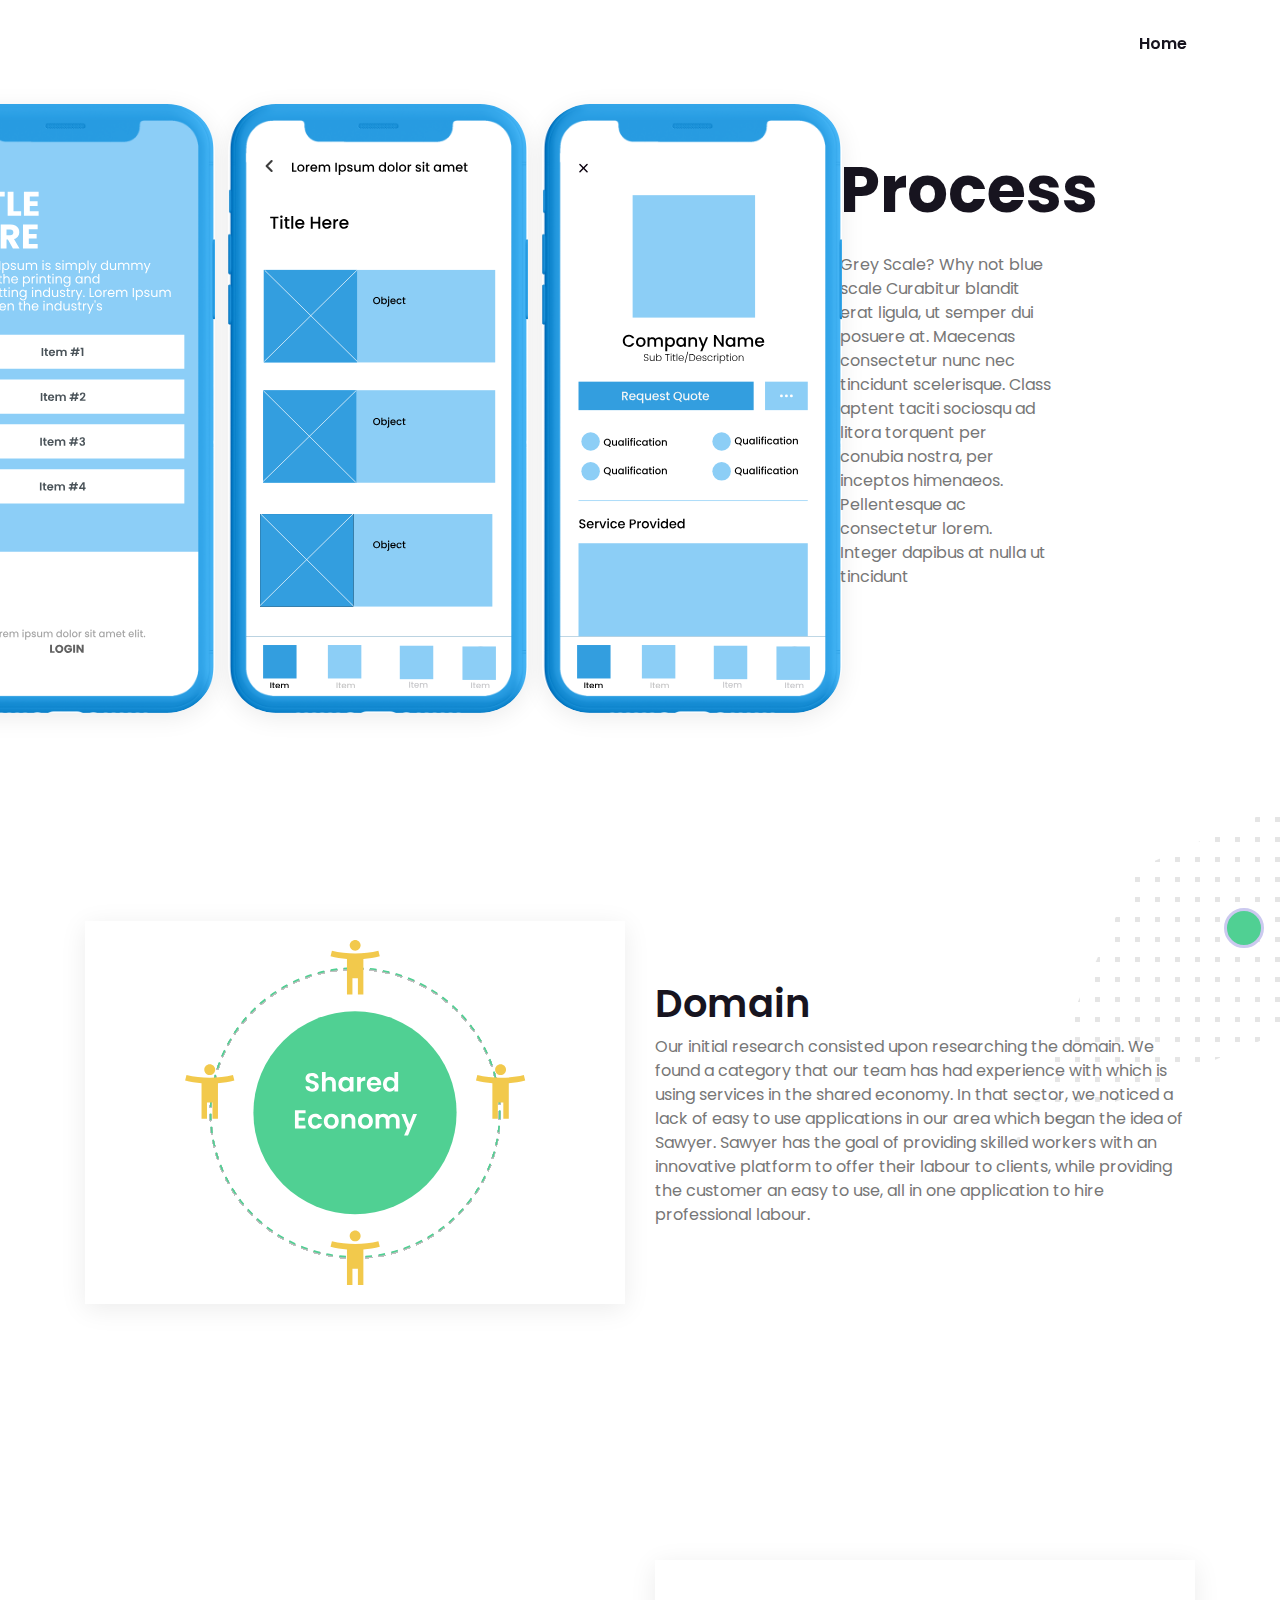
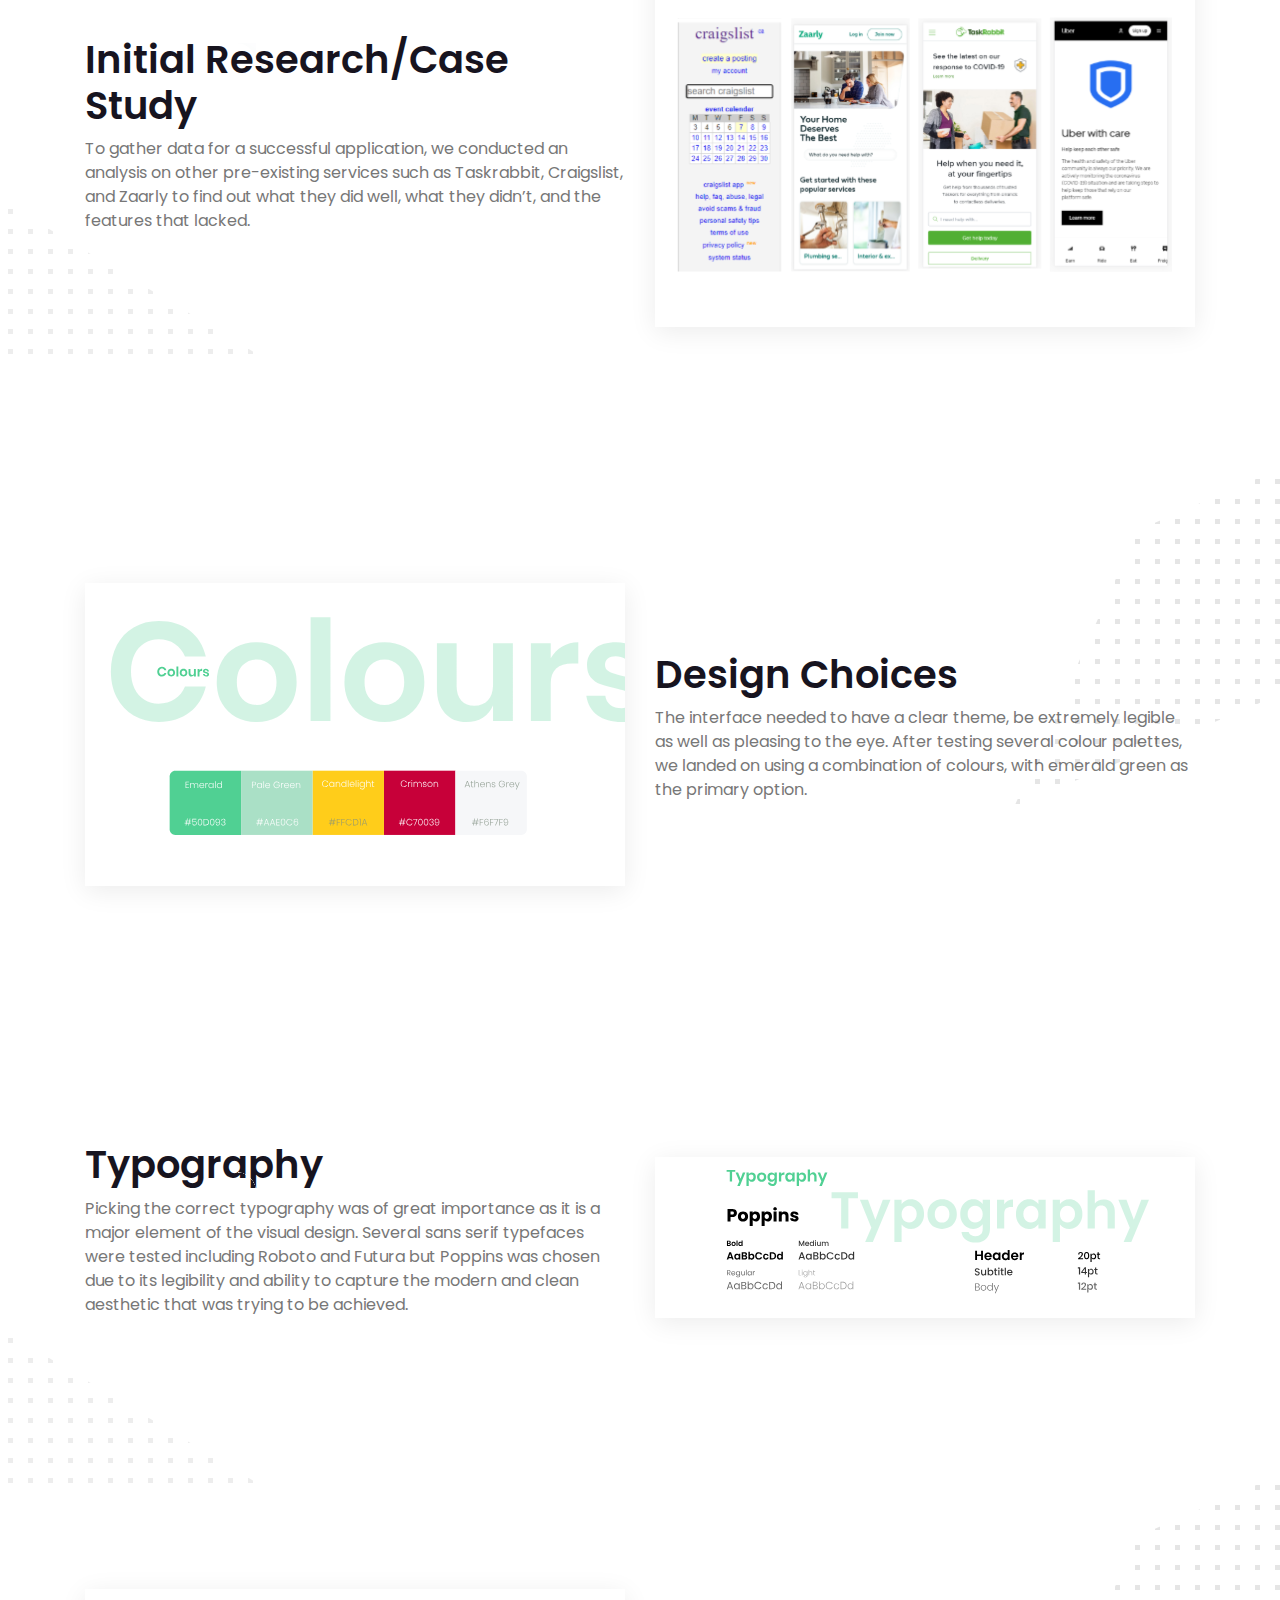
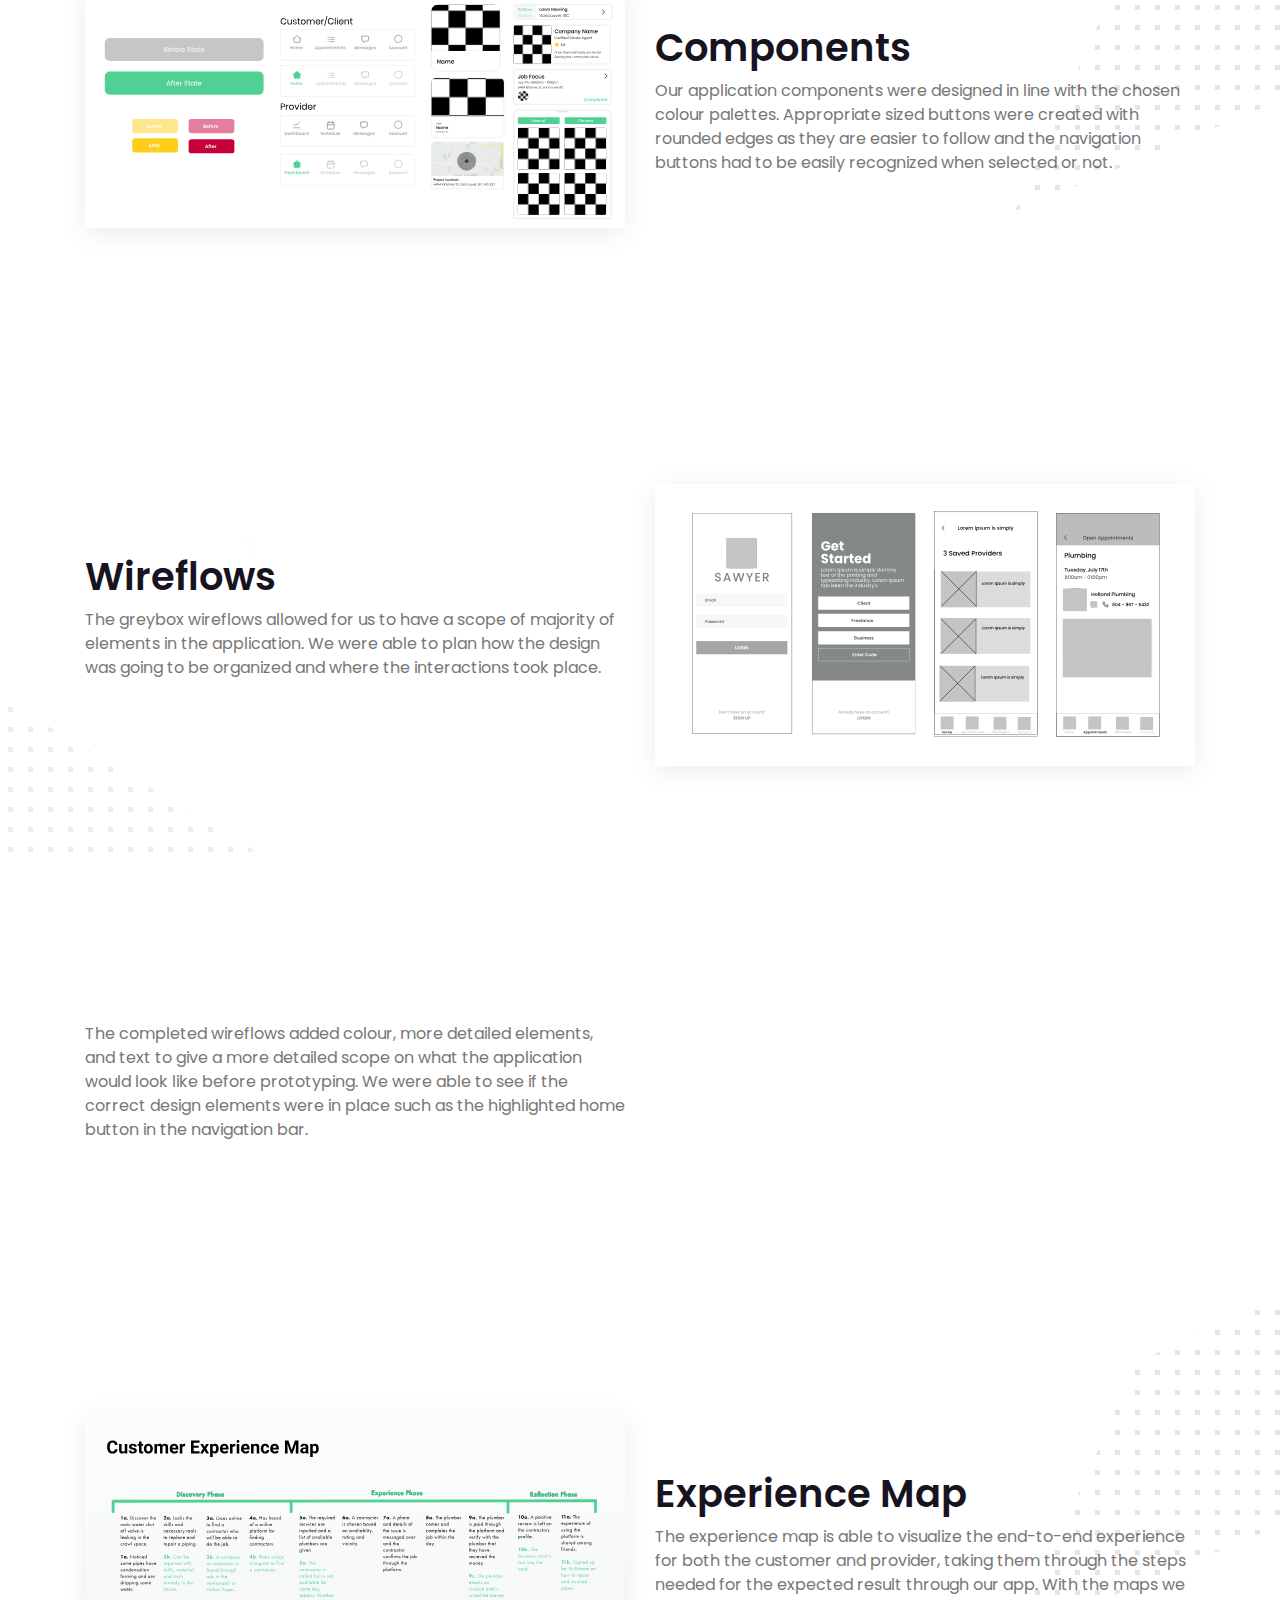
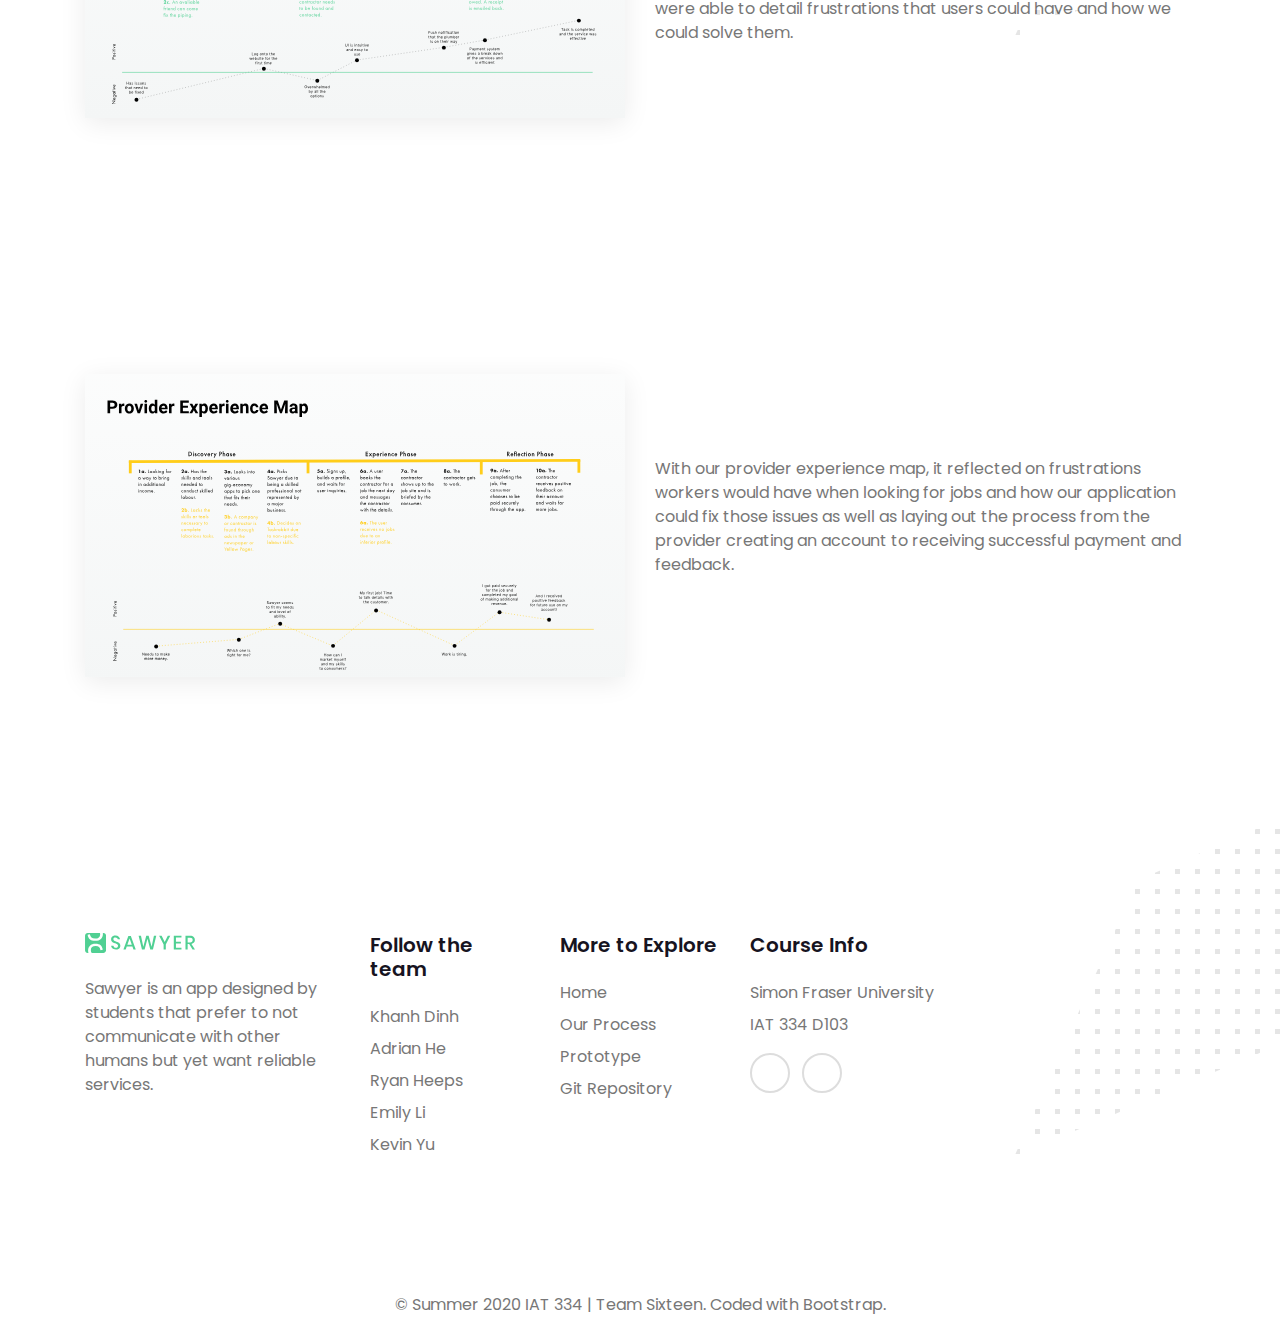
==== commit e2fe436a: "Added shadow" ====
--- a/process.html
+++ b/process.html
@@ -81,7 +81,7 @@
         </div>
         <div class="col-lg-2 py-5 px-0" style="left: 200px;">
           <h1 class="font-weight-bold">Process</h1>
-          <p class="my-4 text-muted">Lorem ipsum dolor sit amet, consectetur adipiscing elit.
+          <p class="my-4 text-muted">Grey Scale? Why not blue scale
             Curabitur blandit erat ligula, ut semper dui posuere at.
             Maecenas consectetur nunc nec tincidunt scelerisque.
             Class aptent taciti sociosqu ad litora torquent per conubia nostra, per inceptos himenaeos.
@@ -98,10 +98,10 @@
   <!-- End of Section 1-->
 
   <!-- Section 2-->
-  <section class="with-pattern-1" id="services">
-        <div class="container">
-          <div class="row align-items-center mb-5">
-            <div class="col-lg-6 mb-5 mb-lg-0"><img class="img-fluid w-100 px-lg-5" src="img/P1.svg" alt=""></div>
+  <section class="with-pattern-1">
+        <div class="container">
+          <div class="row align-items-center mb-5">
+            <div class="col-lg-6 mb-5 mb-lg-0"><img class="img-fluid w-100 shadow" src="img/P1.svg" alt=""></div>
             <div class="col-lg-6">
               <h2>Domain</h2>
               <p class="text-muted">Our initial research consisted upon researching the domain. We found a category that our team has had experience with which is using services in the shared economy. In that sector, we noticed a lack of easy to use applications in our area which began the idea of Sawyer. Sawyer has the goal of providing  skilled workers with an innovative platform to offer their labour to clients, while providing the customer an easy to use, all in one application to hire professional labour.</p>
@@ -112,24 +112,24 @@
   <!-- End of Section 2 -->
 
     <!-- Section 3-->
-  <section class="with-pattern-1" id="services">
+  <section class="with-pattern-2">
         <div class="container">
           <div class="row align-items-center mb-5">
             <div class="col-lg-6">
               <h2>Initial Research/Case Study</h2>
               <p class="text-muted">To gather data for a successful application, we conducted an analysis on other pre-existing services such as Taskrabbit, Craigslist, and Zaarly to find out what they did well, what they didn’t, and the features that lacked.</p>
             </div>
-            <div class="col-lg-6 mb-5 mb-lg-0"><img class="img-fluid w-100 px-lg-5" src="img/P2.svg" alt=""></div>
+            <div class="col-lg-6 mb-5 mb-lg-0"><img class="img-fluid w-100 shadow" src="img/P2.svg" alt=""></div>
           </div>
         </div>
     </section>
   <!-- End of Section 3 -->
 
   <!-- Section 4-->
-  <section class="with-pattern-1" id="services">
-        <div class="container">
-          <div class="row align-items-center mb-5">
-            <div class="col-lg-6 mb-5 mb-lg-0"><img class="img-fluid w-100 px-lg-5" src="img/P7.svg" alt=""></div>
+  <section class="with-pattern-1">
+        <div class="container">
+          <div class="row align-items-center mb-5">
+            <div class="col-lg-6 mb-5 mb-lg-0"><img class="img-fluid w-100 shadow" src="img/P7.svg" alt=""></div>
             <div class="col-lg-6">
               <h2>Design Choices</h2>
               <p class="text-muted">The interface needed to have a clear theme, be extremely legible as well as pleasing to the eye. After testing several colour palettes, we landed on using a combination of colours, with emerald green as the primary option.</p>
@@ -140,24 +140,24 @@
   <!-- End of Section 4 -->
 
   <!-- Section 5-->
-  <section class="with-pattern-1" id="services">
+  <section class="with-pattern-2">
         <div class="container">
           <div class="row align-items-center mb-5">
             <div class="col-lg-6">
               <h2>Typography</h2>
               <p class="text-muted">Picking the correct typography was of great importance as it is a major element of the visual design. Several sans serif typefaces were tested including Roboto and Futura but Poppins was chosen due to its legibility and ability to capture the modern and clean aesthetic that was trying to be achieved.</p>
             </div>
-            <div class="col-lg-6 mb-5 mb-lg-0"><img class="img-fluid w-100 px-lg-5" src="img/P4.3.svg" alt=""></div>
+            <div class="col-lg-6 mb-5 mb-lg-0"><img class="img-fluid w-100 shadow" src="img/P4.3.svg" alt=""></div>
           </div>
         </div>
     </section>
   <!-- End of Section 5 -->
 
    <!-- Section 6-->
-  <section class="with-pattern-1" id="services">
-        <div class="container">
-          <div class="row align-items-center mb-5">
-            <div class="col-lg-6 mb-5 mb-lg-0"><img class="img-fluid w-100 px-lg-5" src="img/P4.1.svg" alt=""></div>
+  <section class="with-pattern-1">
+        <div class="container">
+          <div class="row align-items-center mb-5">
+            <div class="col-lg-6 mb-5 mb-lg-0"><img class="img-fluid w-100 shadow" src="img/P4.1.svg" alt=""></div>
             <div class="col-lg-6">
               <h2>Components</h2>
               <p class="text-muted">Our application components were designed in line with the chosen colour palettes. Appropriate sized buttons were created with rounded edges as they are easier to follow and the navigation buttons had to be easily recognized when selected or not.</p>
@@ -168,55 +168,54 @@
   <!-- End of Section 6 -->
 
   <!-- Section 7-->
-  <section class="with-pattern-1" id="services">
+  <section class="with-pattern-2">
         <div class="container">
           <div class="row align-items-center mb-5">
             <div class="col-lg-6">
               <h2>Wireflows</h2>
               <p class="text-muted">The greybox wireflows allowed for us to have a scope of majority of elements in the application. We were able to plan how the design was going to be organized and where the interactions took place.</p>
             </div>
-            <div class="col-lg-6 mb-5 mb-lg-0"><img class="img-fluid w-100 px-lg-5" src="img/P5.svg" alt=""></div>
+            <div class="col-lg-6 mb-5 mb-lg-0"><img class="img-fluid w-100 shadow" src="img/P5.svg" alt=""></div>
           </div>
         </div>
     </section>
   <!-- End of Section 7 -->
 
  <!-- Section 8-->
-  <section class="with-pattern-1" id="services">
-        <div class="container">
-          <div class="row align-items-center mb-5">
-            <div class="col-lg-6">
-              <h2>Wireflows Con't</h2>
+  <section>
+        <div class="container">
+          <div class="row align-items-center mb-5">
+            <div class="col-lg-6">
               <p class="text-muted">The completed wireflows added colour, more detailed elements, and text to give a more detailed scope on what the application would look like before prototyping. We were able to see if the correct design elements were in place such as the highlighted home button in the navigation bar.</p>
             </div>
-            <div class="col-lg-6 mb-5 mb-lg-0"><img class="img-fluid w-100 px-lg-5" src="img/P6.svg" alt=""></div>
+            <div class="col-lg-6 mb-5 mb-lg-0"><img class="img-fluid w-100 shadow" src="img/P6.svg" alt=""></div>
           </div>
         </div>
     </section>
   <!-- End of Section 8 -->
 
   <!-- Section 9-->
-  <section class="with-pattern-1" id="services">
-        <div class="container">
-          <div class="row align-items-center mb-5">
+  <section class="with-pattern-1">
+        <div class="container">
+          <div class="row align-items-center mb-5">
+            <div class="col-lg-6 mb-5 mb-lg-0"><img class="img-fluid w-100 shadow" src="img/P8.svg" alt=""></div>
             <div class="col-lg-6">
               <h2>Experience Map</h2>
               <p class="text-muted">The experience map is able to visualize the end-to-end experience for both the customer and provider, taking them through the steps needed for the expected result through our app. With the maps we were able to detail frustrations that users could have and how we could solve them.</p>
             </div>
-            <div class="col-lg-6 mb-5 mb-lg-0"><img class="img-fluid w-100 px-lg-5" src="img/P8.svg" alt=""></div>
           </div>
         </div>
     </section>
   <!-- End of Section 9 -->
 
   <!-- Section 10-->
-  <section class="with-pattern-1" id="services">
-        <div class="container">
-          <div class="row align-items-center mb-5">
-            <div class="col-lg-6">
+  <section>
+        <div class="container">
+          <div class="row align-items-center mb-5">
+            <div class="col-lg-6 mb-5 mb-lg-0"><img class="img-fluid w-100 shadow" src="img/P9.svg" alt=""></div>
+             <div class="col-lg-6">
               <p class="text-muted">With our provider experience map, it reflected on frustrations workers would have when looking for jobs and how our application could fix those issues as well as laying out the process from the provider creating an account to receiving successful payment and feedback.</p>
             </div>
-            <div class="col-lg-6 mb-5 mb-lg-0"><img class="img-fluid w-100 px-lg-5" src="img/P9.svg" alt=""></div>
           </div>
         </div>
     </section>
@@ -249,6 +248,8 @@
             <h2 class="h5 mb-4">More to Explore</h2>
             <div class="d-flex">
               <ul class="list-unstyled mr-4 mb-0">
+                 <li class="mb-2"><a class="footer-link" href="index.html">Home</a></li>
+                 <li class="mb-2"><a class="footer-link" href="process.html">Our Process</a></li>
                 <li class="mb-2"><a class="footer-link" href="https://cloud.protopie.io/p/a81b305372/28?ui=true&mockup=true&touchHint=true&scaleToFit=false&cursorType=touch" target="_blank">Prototype </a></li>
                 <li class="mb-2"><a class="footer-link" href="https://github.com/Shindekudasai/334_Sawyer_Website.git" target="_blank">Git Repository</a></li>
               </ul>
--- a/css/style.default.css
+++ b/css/style.default.css
@@ -1,42 +1,3 @@
-
-/*
-   Text utils
-   ------------------------
-*/
-.text-uppercase {
-  text-transform: uppercase;
-  letter-spacing: 0.1em;
-  letter-spacing: .1em;
-}
-
-.text-sm {
-  font-size: 0.875rem;
-}
-
-.text-base {
-  font-size: 1rem;
-}
-
-.text-lg {
-  font-size: 1.25rem;
-}
-
-.text-shadow {
-  text-shadow: 2px 2px 2px rgba(0, 0, 0, 0.1);
-}
-
-.text-shadow-primary {
-  text-shadow: 2px 2px 2px rgba(89, 84, 203, 0.1);
-}
-
-.text-decoration-underline {
-  text-decoration: underline;
-}
-
-.text-inherit {
-  color: inherit;
-}
-
 /*
     Rounded corners - lg, sm
    ------------------------
@@ -991,11 +952,11 @@
 .with-pattern-2::before {
   content: '';
   position: absolute;
-  background: url(../img/pattern2.png);
-  width: 265px;
+  background: url(../img/pattern-2.png);
+  width: 770px;
   height: 325px;
-  right: 0px;
-  top: 0px;
+  right: 80%;
+  top: 30%;
   background-repeat: no-repeat;
   z-index: 1;
 }
@@ -1033,52 +994,6 @@
 
 .navbar-toggler {
   color: #17141f;
-}
-
-.card.with-pattern {
-  position: relative;
-}
-
-.card.with-pattern::before {
-  content: '';
-  background: url(../img/pattern-2.png) no-repeat;
-  background-size: cover;
-  background-position: center center;
-  position: absolute;
-  top: 0;
-  left: 0;
-  bottom: 0;
-  right: 0;
-  opacity: 0.5;
-  border-radius: 0.35rem;
-}
-
-.testimonial-img {
-  width: 100px;
-  height: 100px;
-  border-radius: 50%;
-  position: absolute;
-  top: calc(-3rem - 50px);
-  left: calc(50% - 50px);
-}
-
-.testimonial-img::after {
-  content: '\f10e';
-  width: 40px;
-  height: 40px;
-  border-radius: 50%;
-  background: #5954cb;
-  border: 3px solid #fff;
-  display: block;
-  position: absolute;
-  bottom: 0;
-  right: 0;
-  font-family: 'Font Awesome\ 5 Free';
-  font-weight: 900;
-  color: #fff;
-  text-align: center;
-  line-height: 35px;
-  font-size: 0.8rem;
 }
 
 .footer-link {
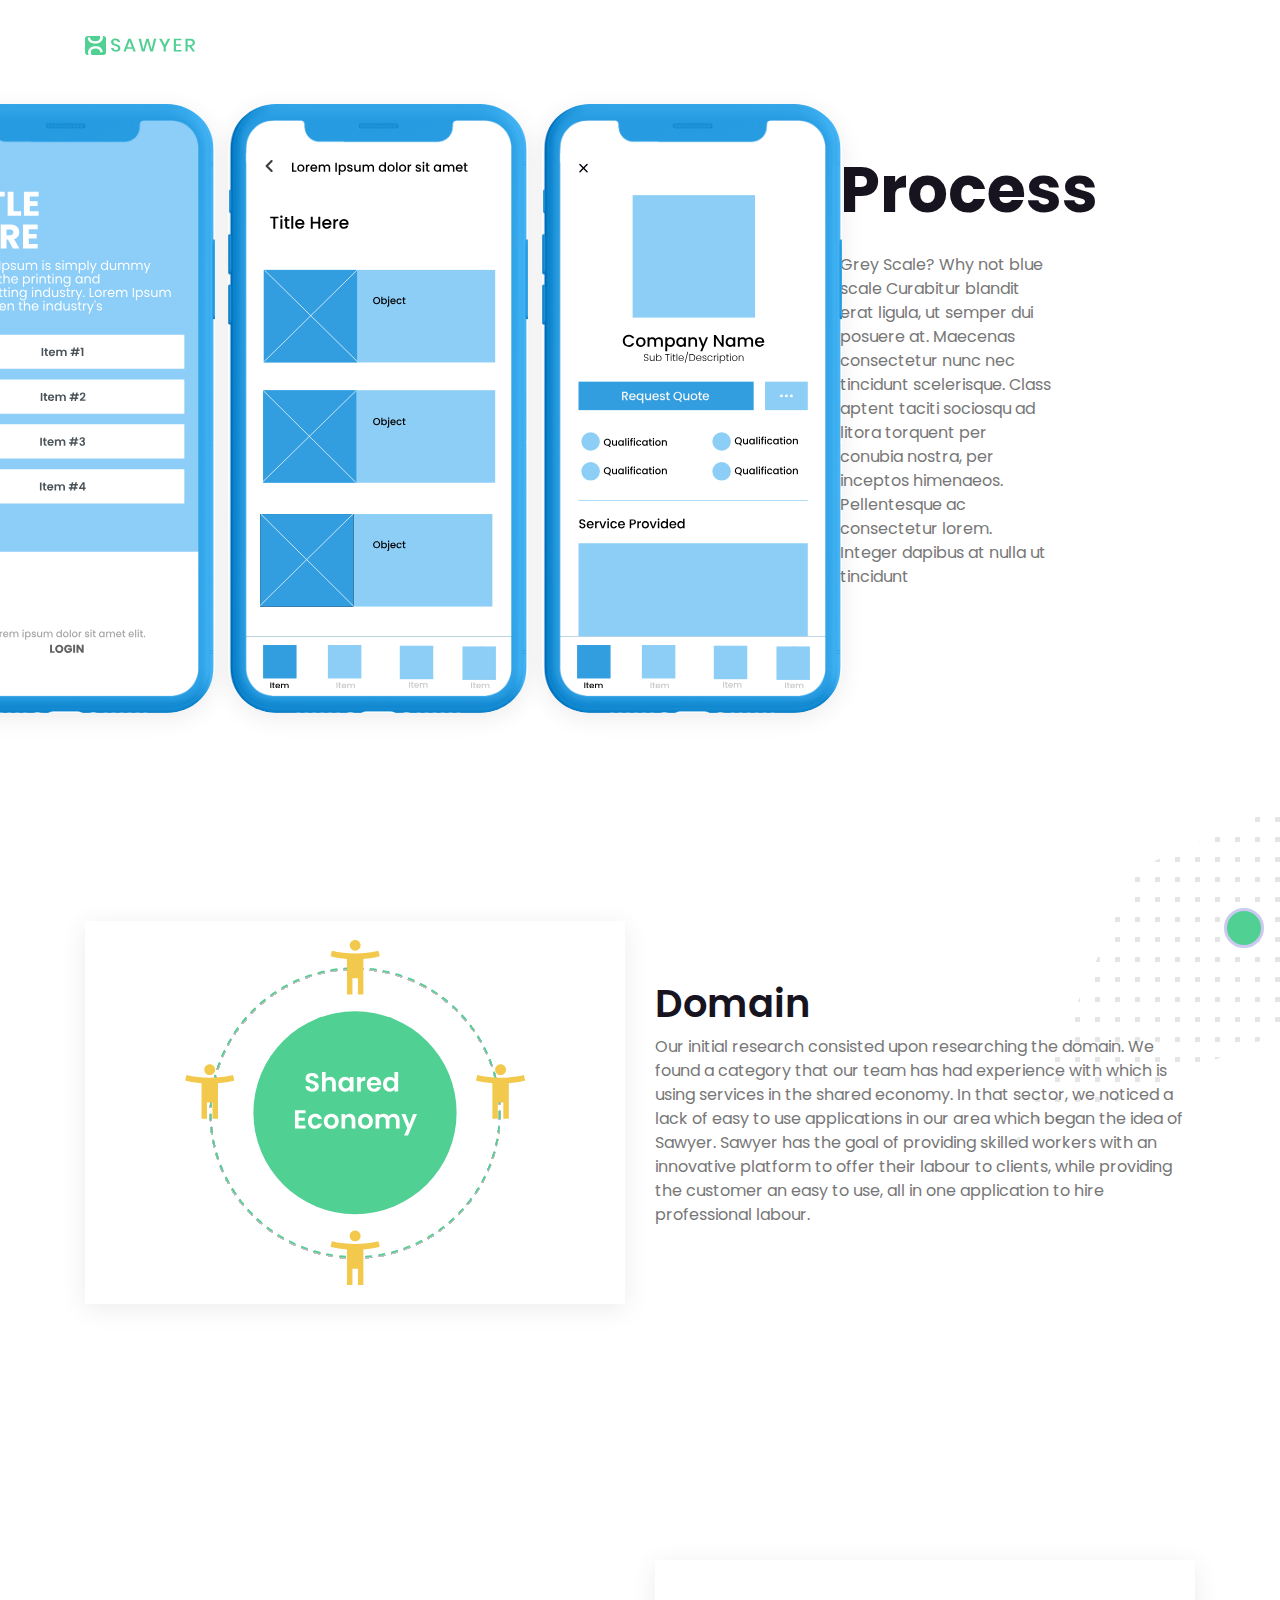
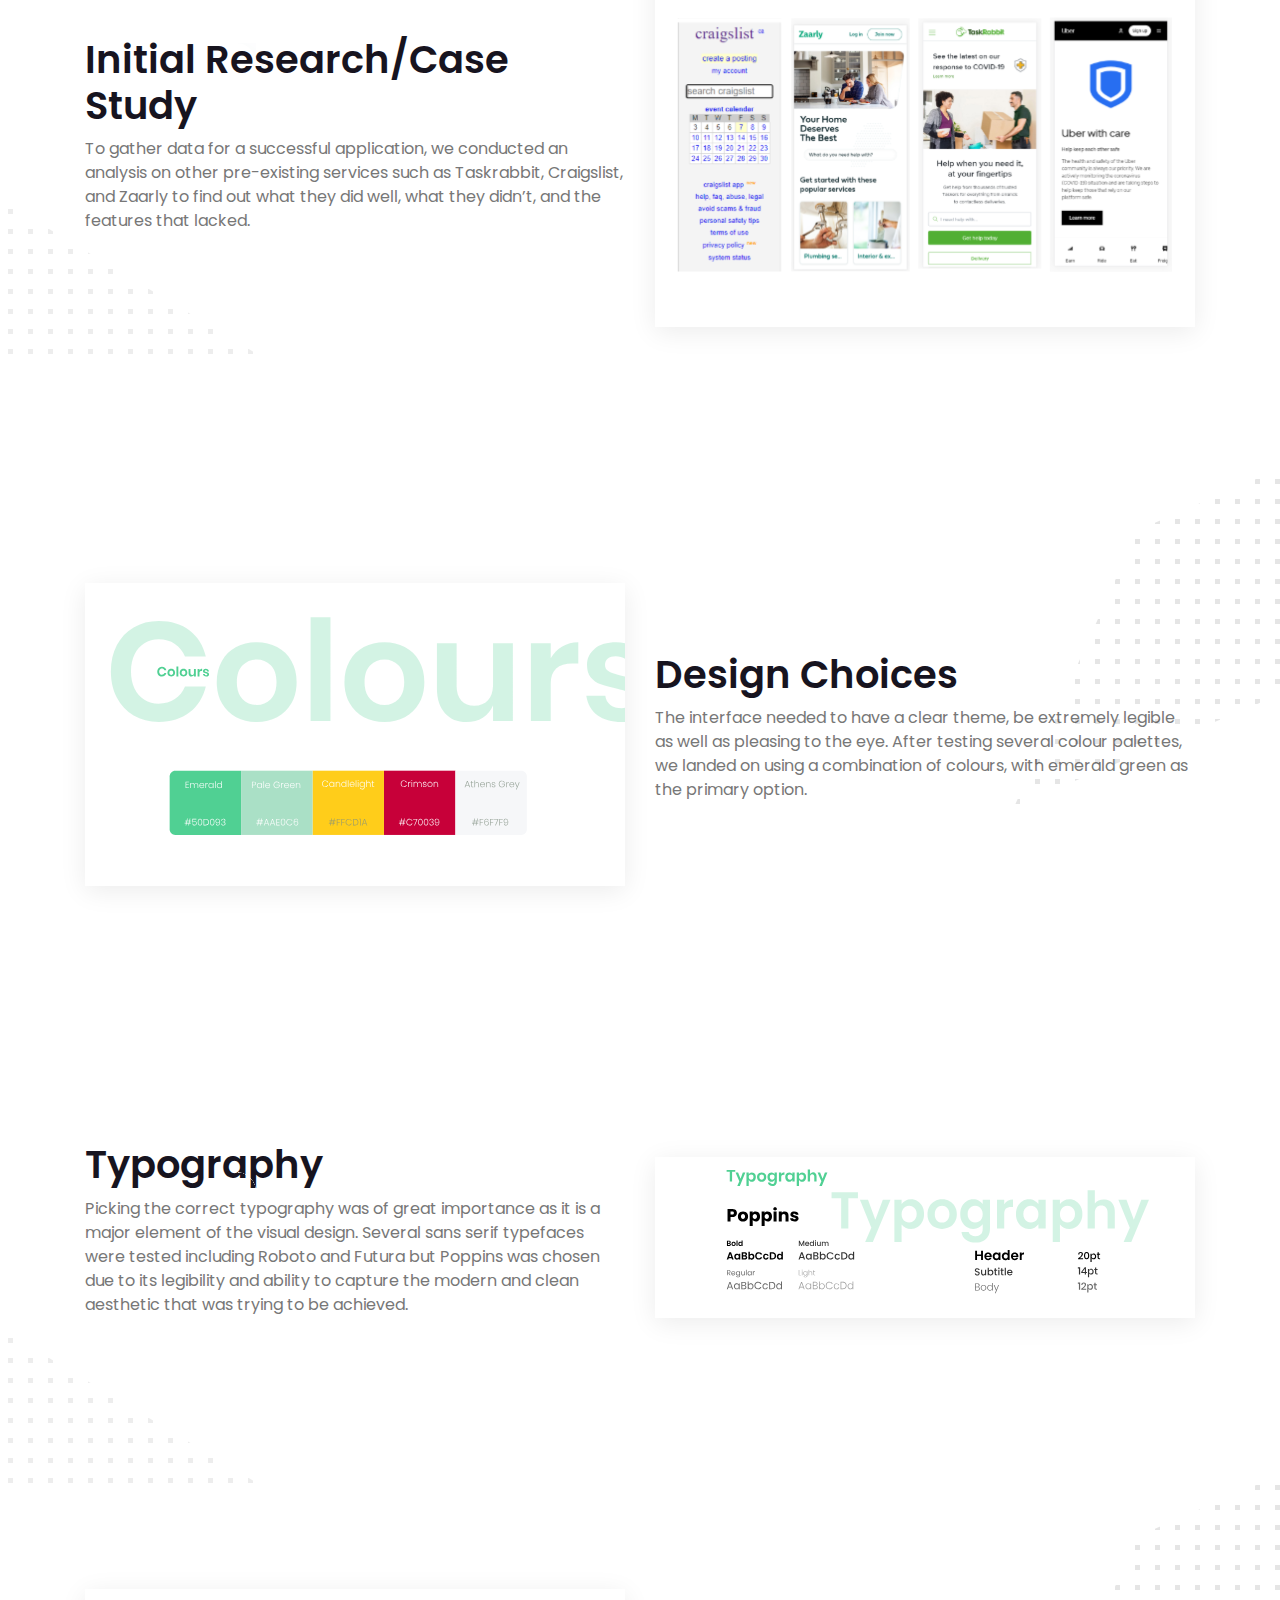
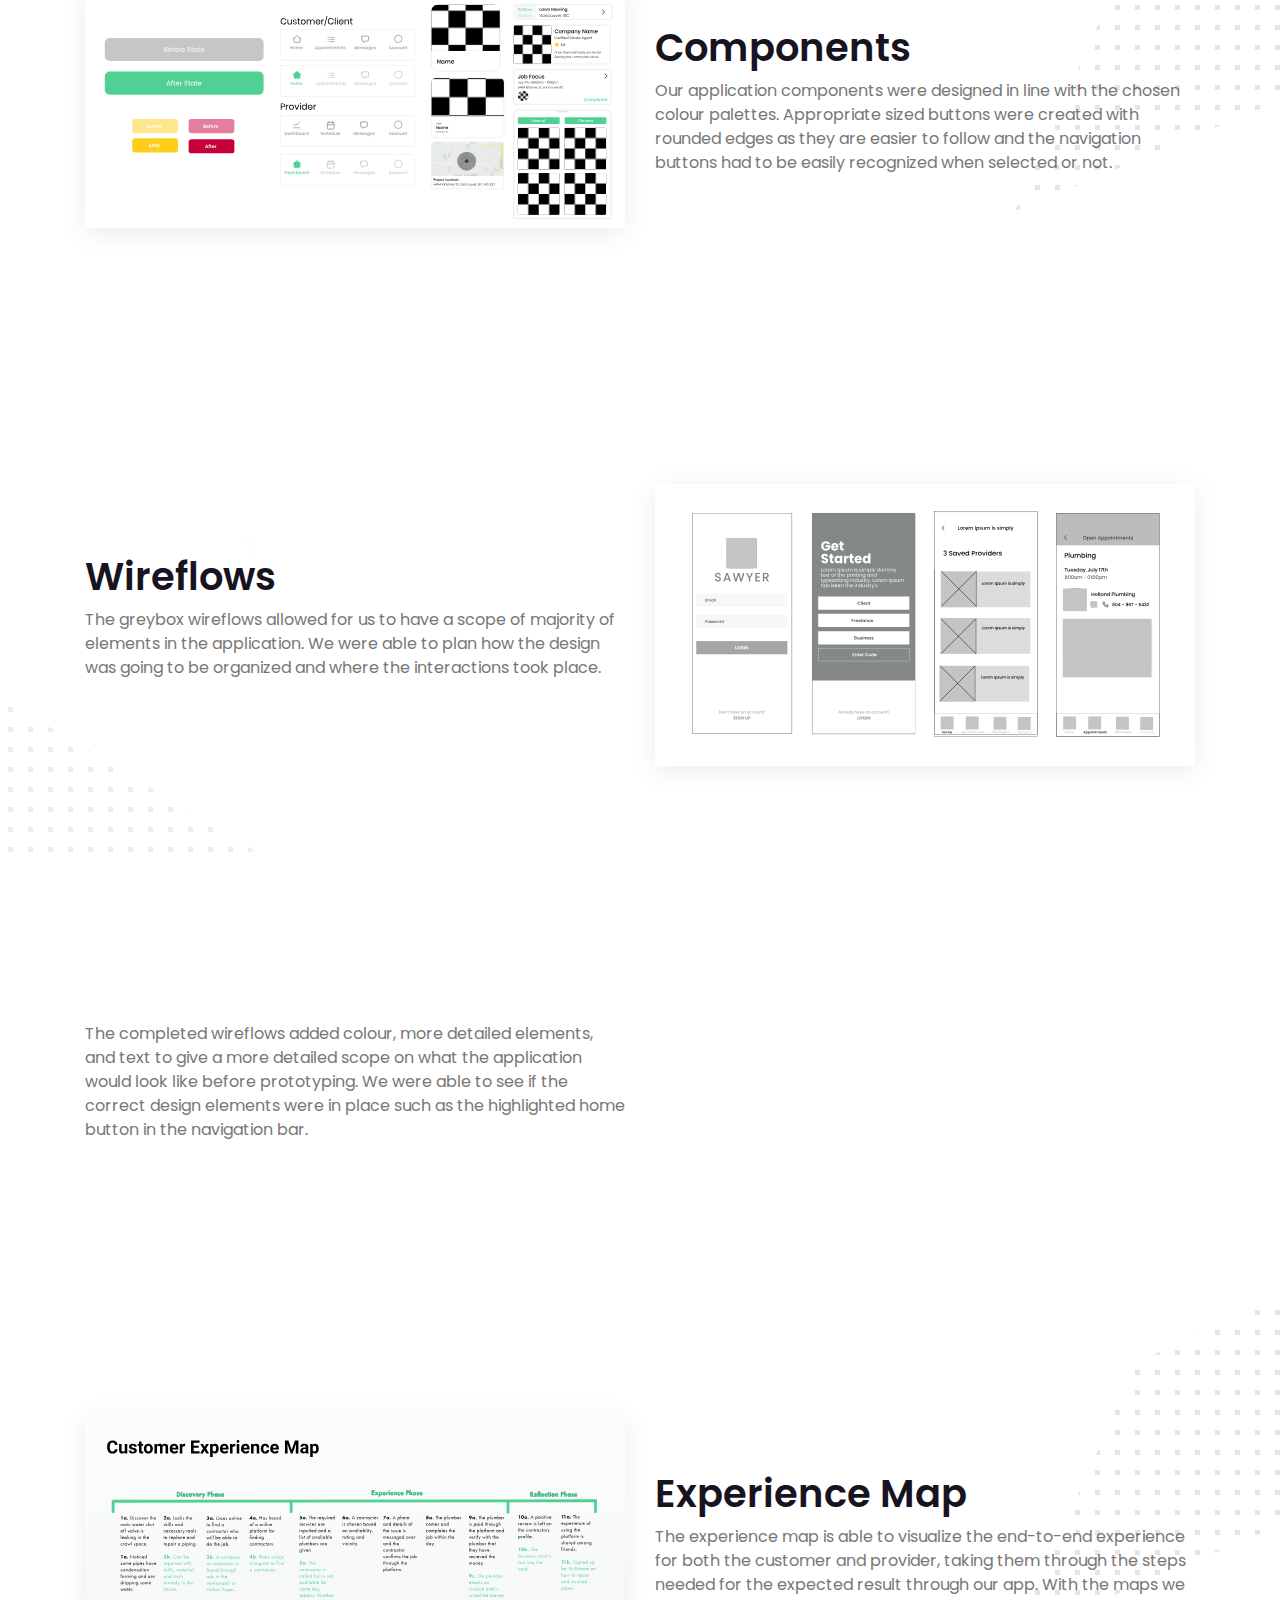
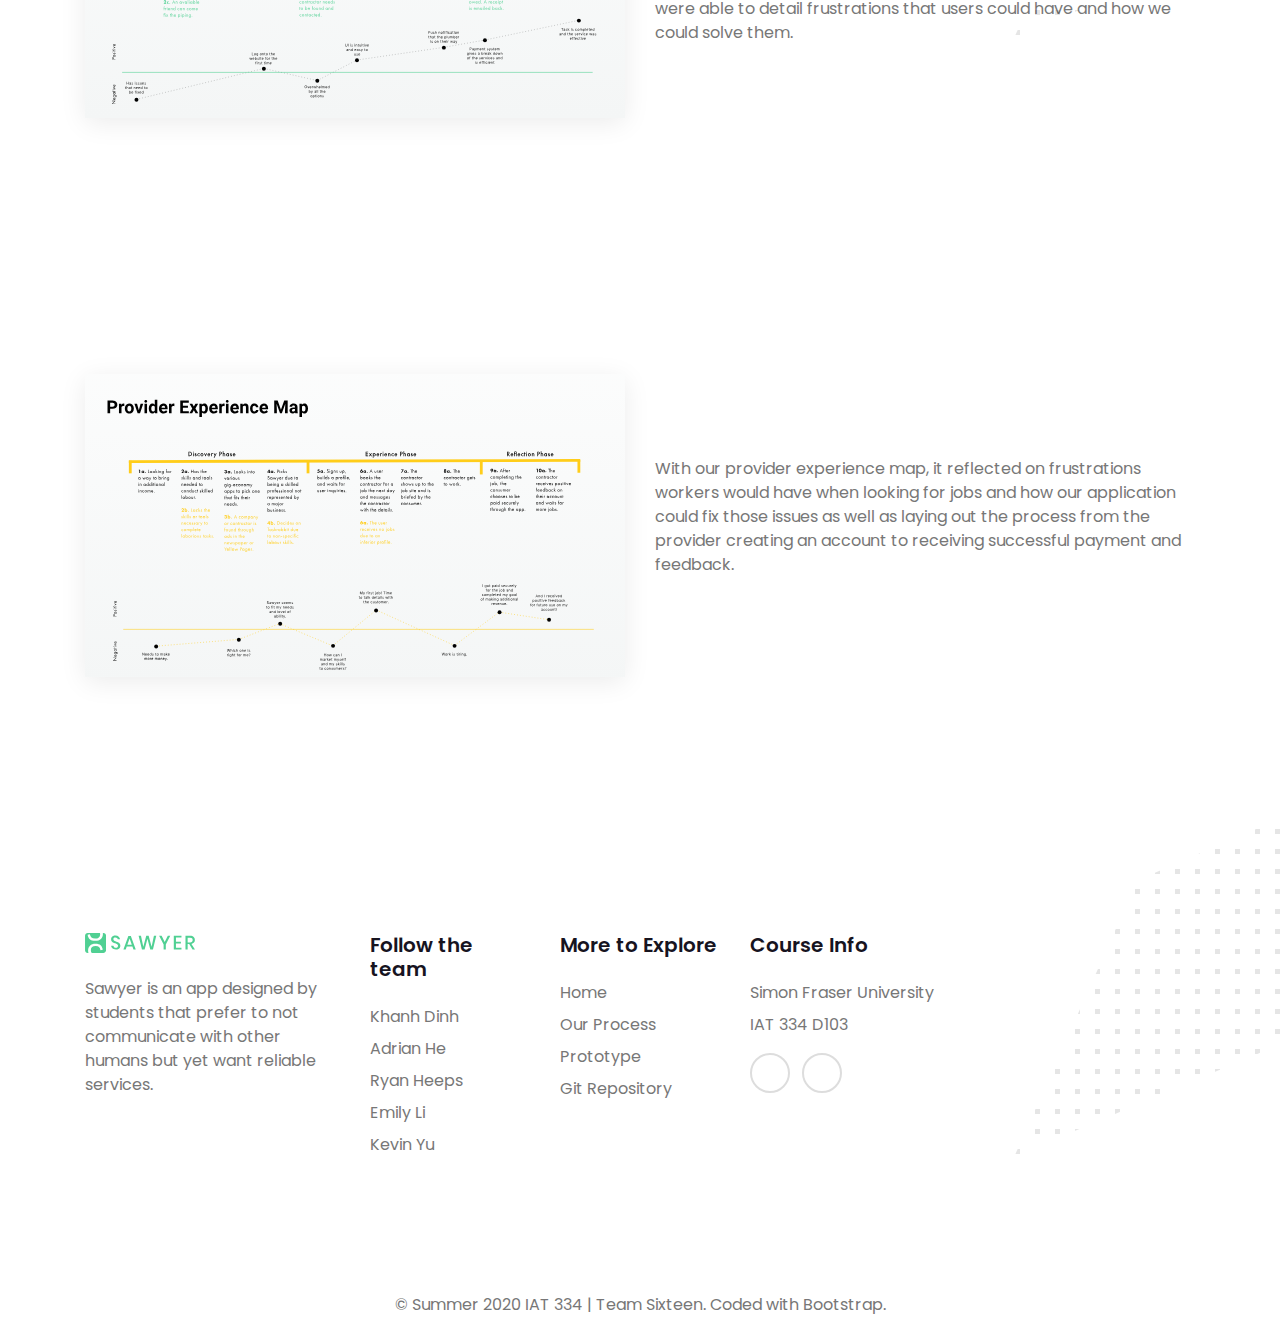
==== commit eb93c85d: "minor fixes" ====
--- a/process.html
+++ b/process.html
@@ -35,15 +35,14 @@
   <!-- navbar-->
   <header class="header">
     <nav class="navbar navbar-expand-lg fixed-top">
-      <div class="container"><a class="navbar-brand" href="#"><img src="" alt="" width="110"></a>
+
+      <div class="container"><a class="navbar-brand" href="index.html"><img src="img/logo.svg" alt="" width="110"></a>
         <button class="navbar-toggler navbar-toggler-right" type="button" data-toggle="collapse" data-target="#navbarSupportedContent" aria-controls="navbarSupportedContent" aria-expanded="false" aria-label="Toggle navigation"><i
             class="fas fa-bars"></i></button>
         <div class="collapse navbar-collapse" id="navbarSupportedContent">
-          <ul class="navbar-nav ml-auto">
-            <li class="nav-item"><a class="nav-link link-scroll" href="index.html">Home <span class="sr-only">(current)</span></a></li>
-          </ul>
         </div>
       </div>
+
     </nav>
   </header>
 
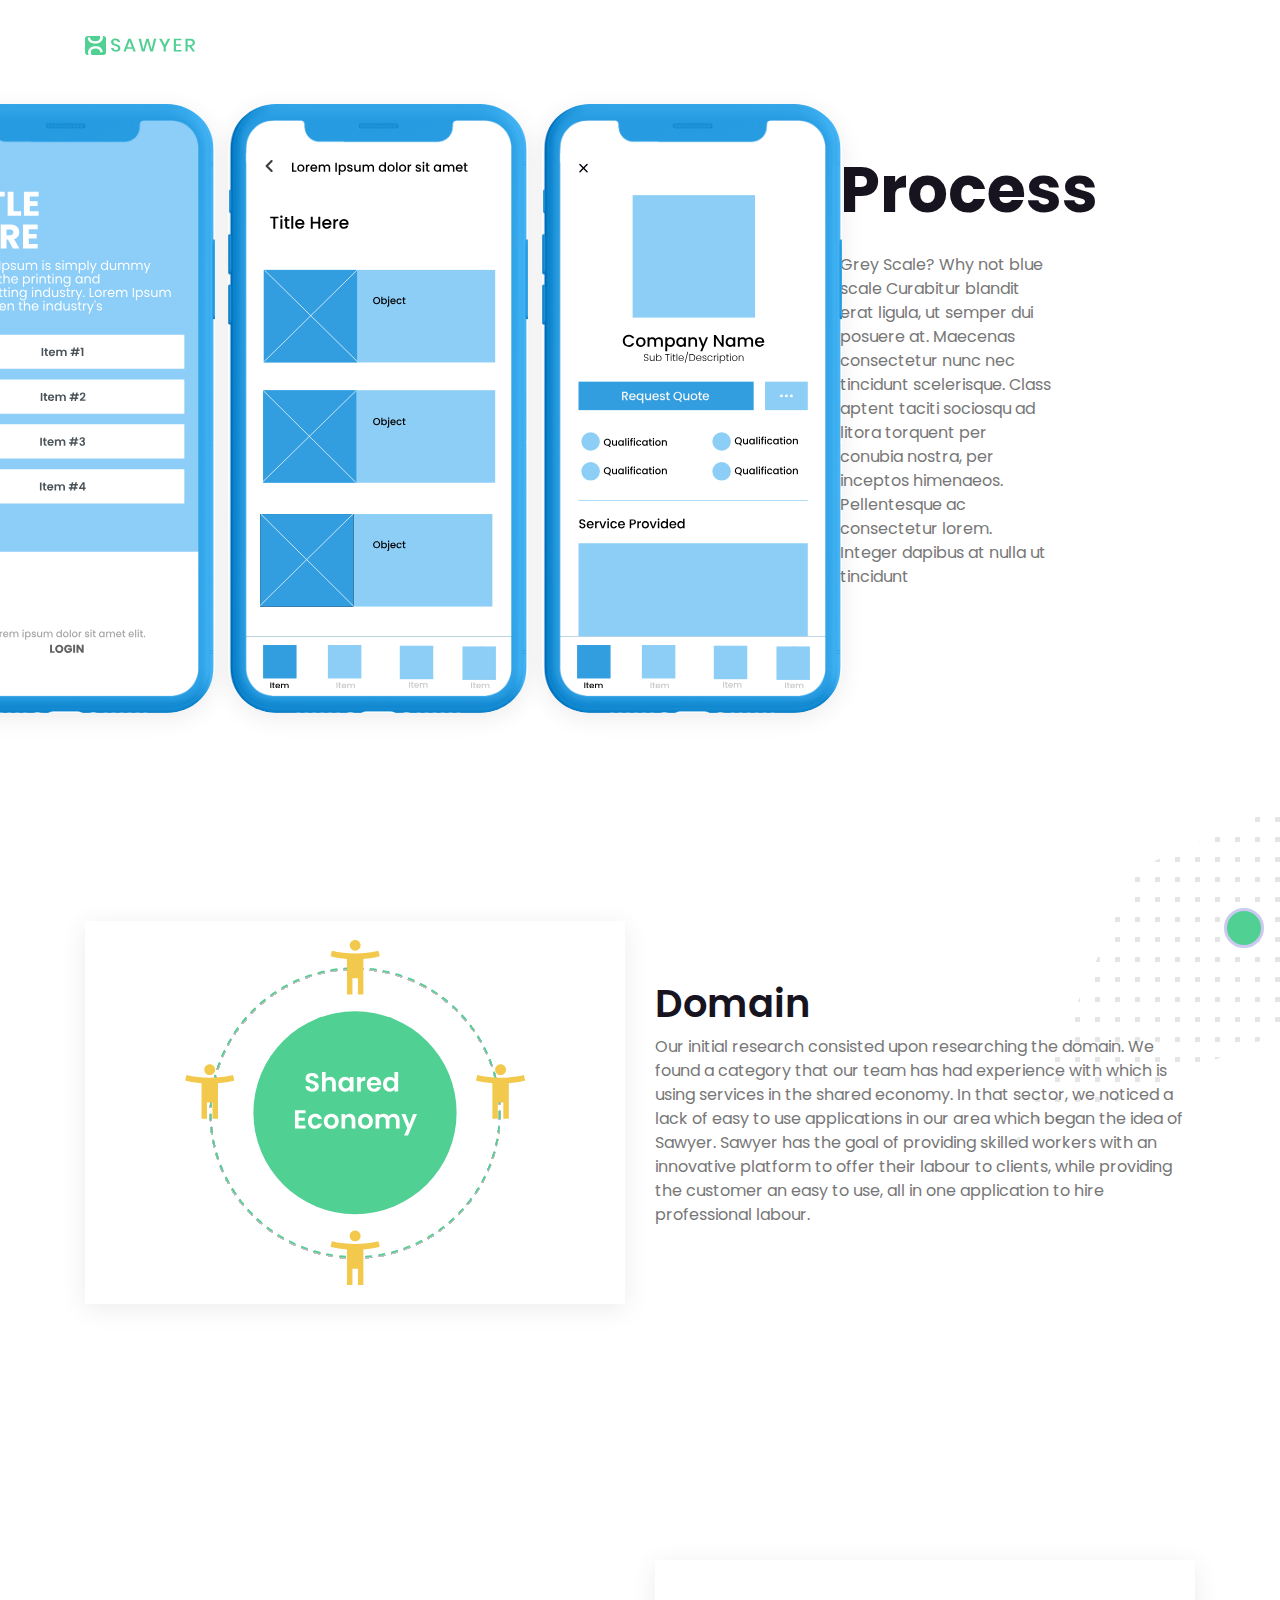
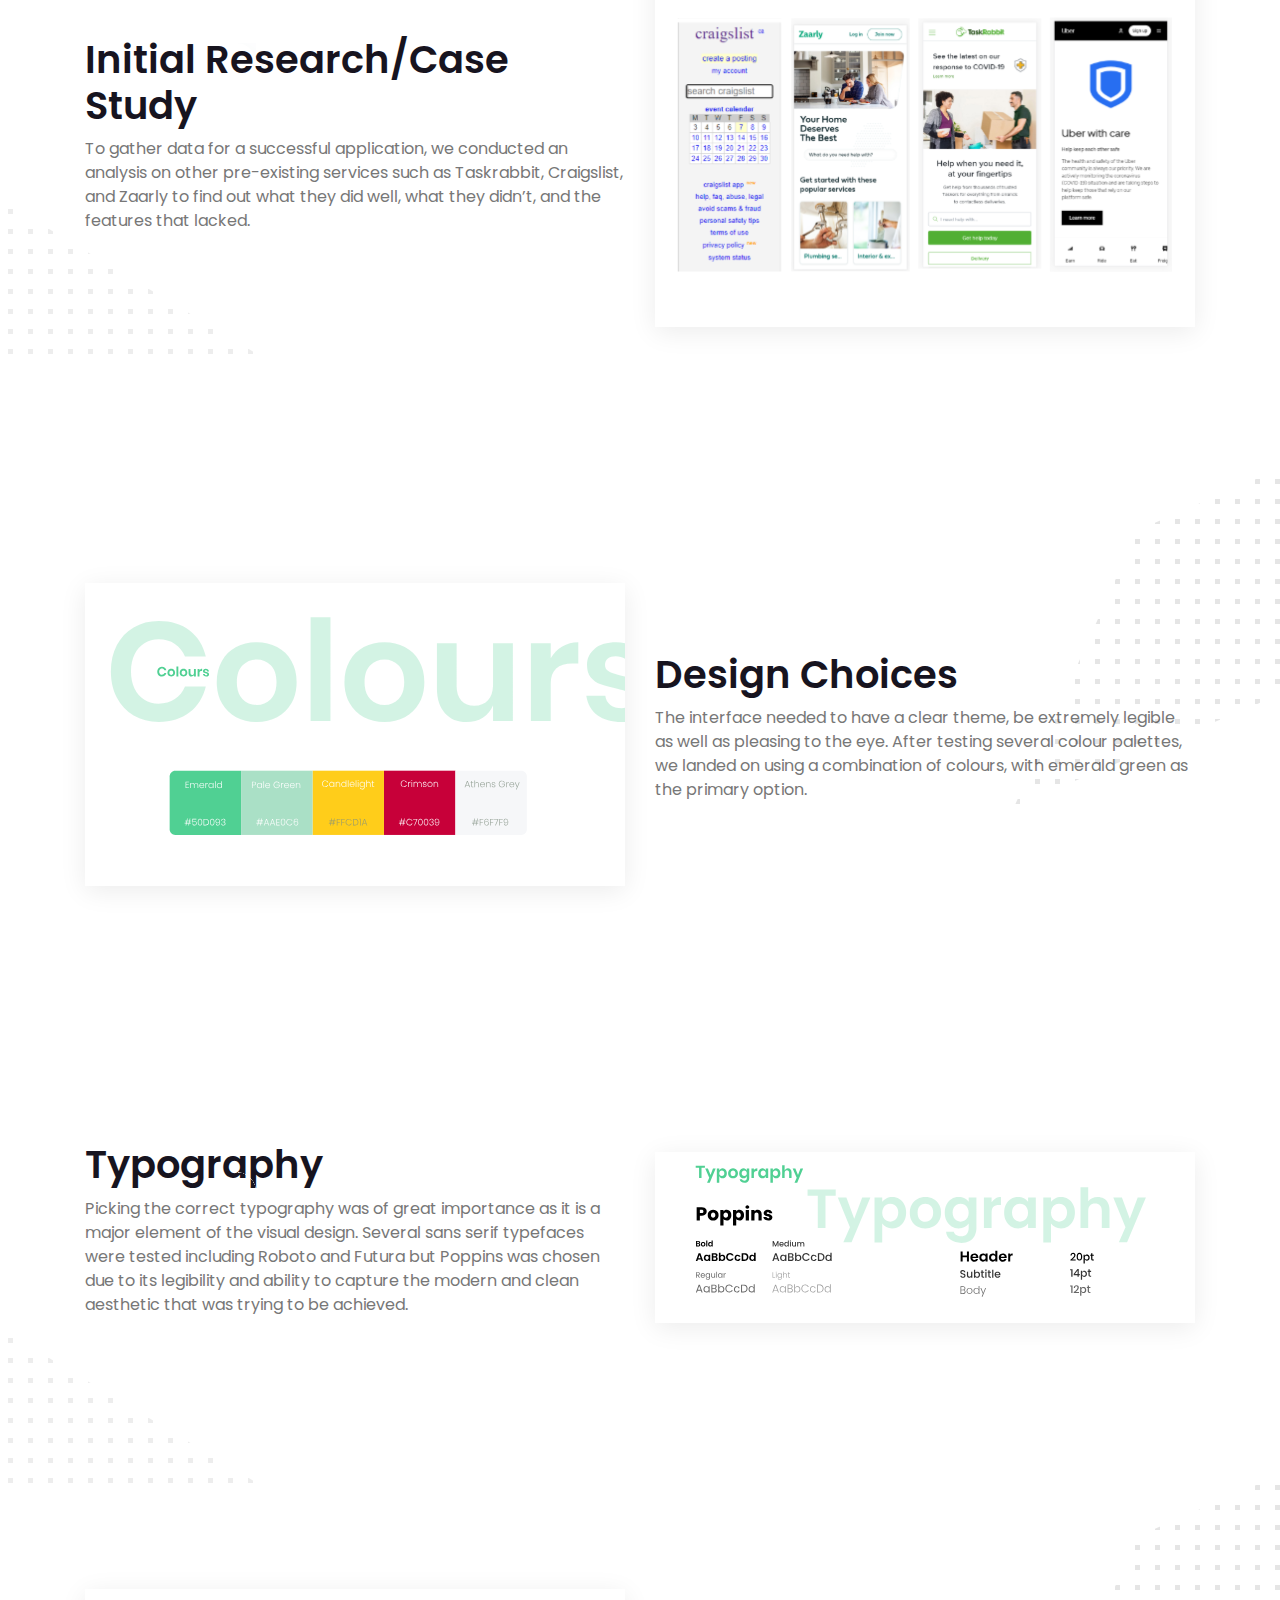
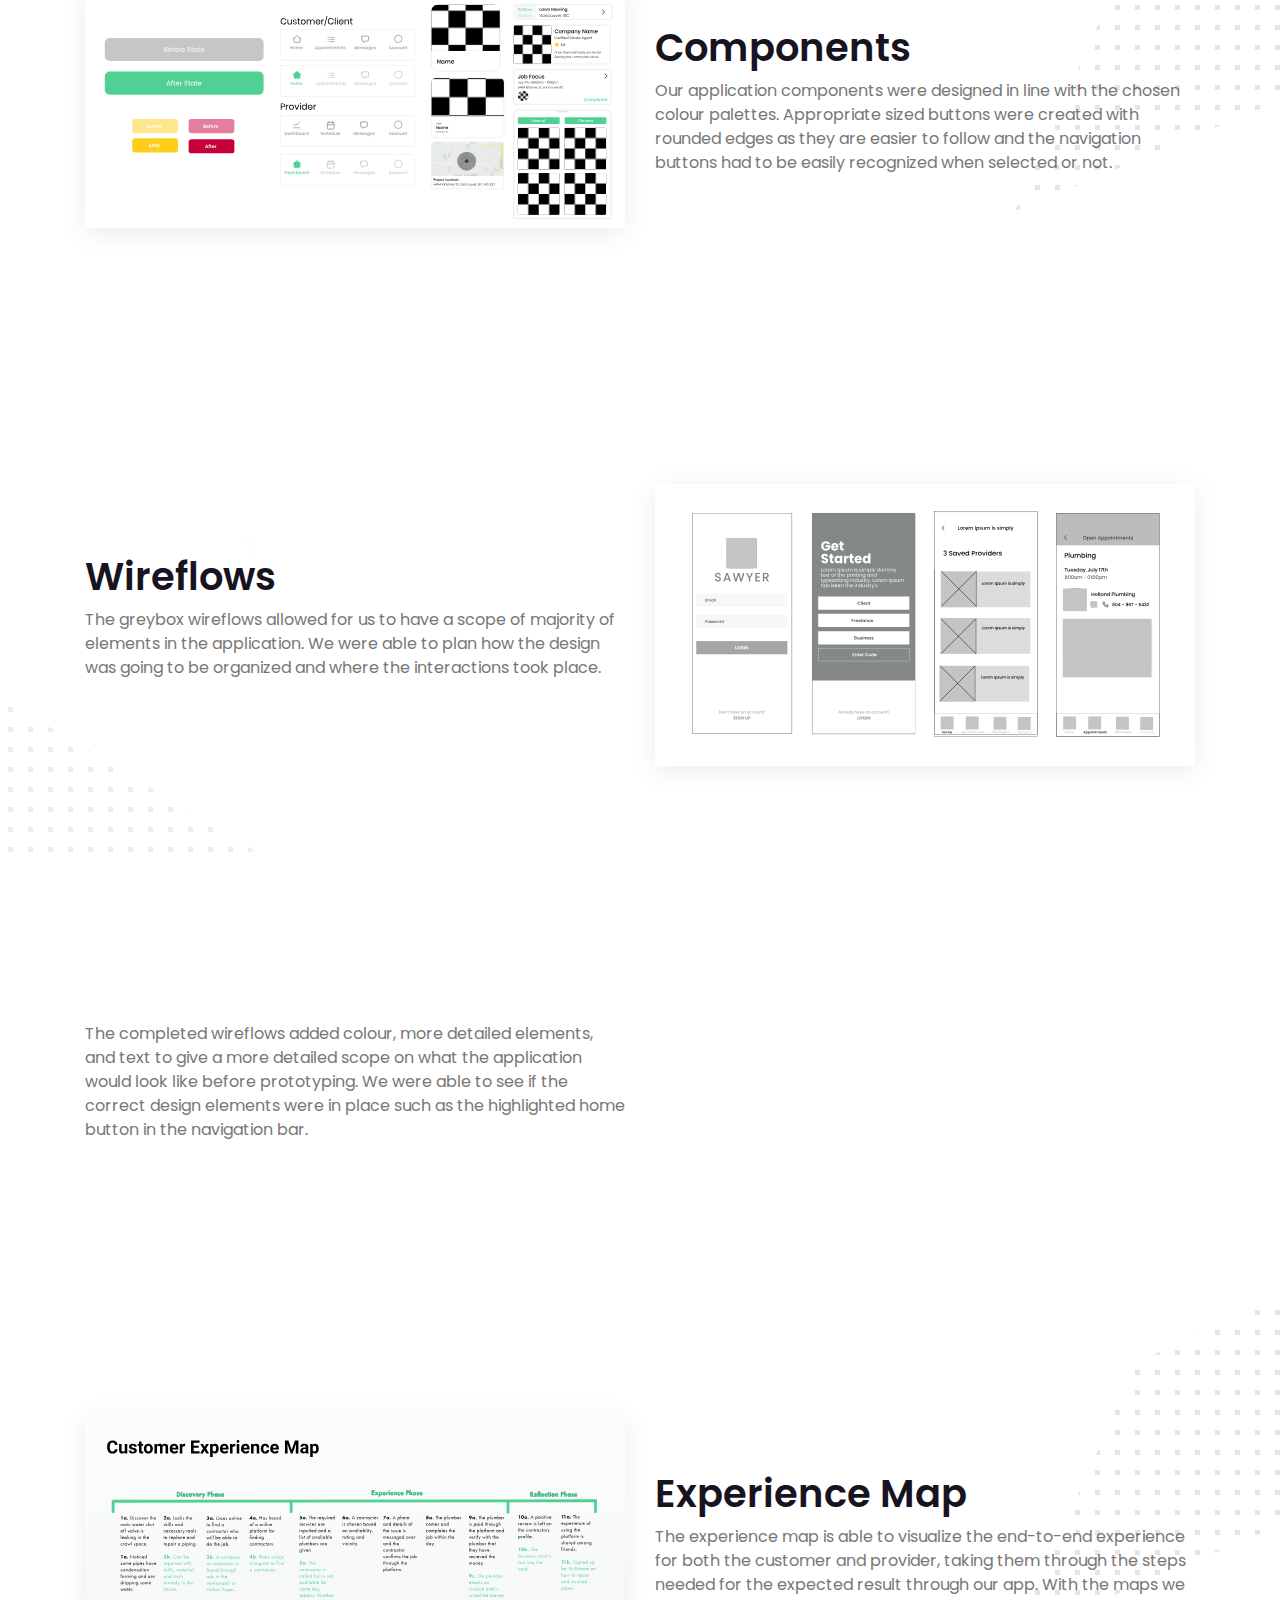
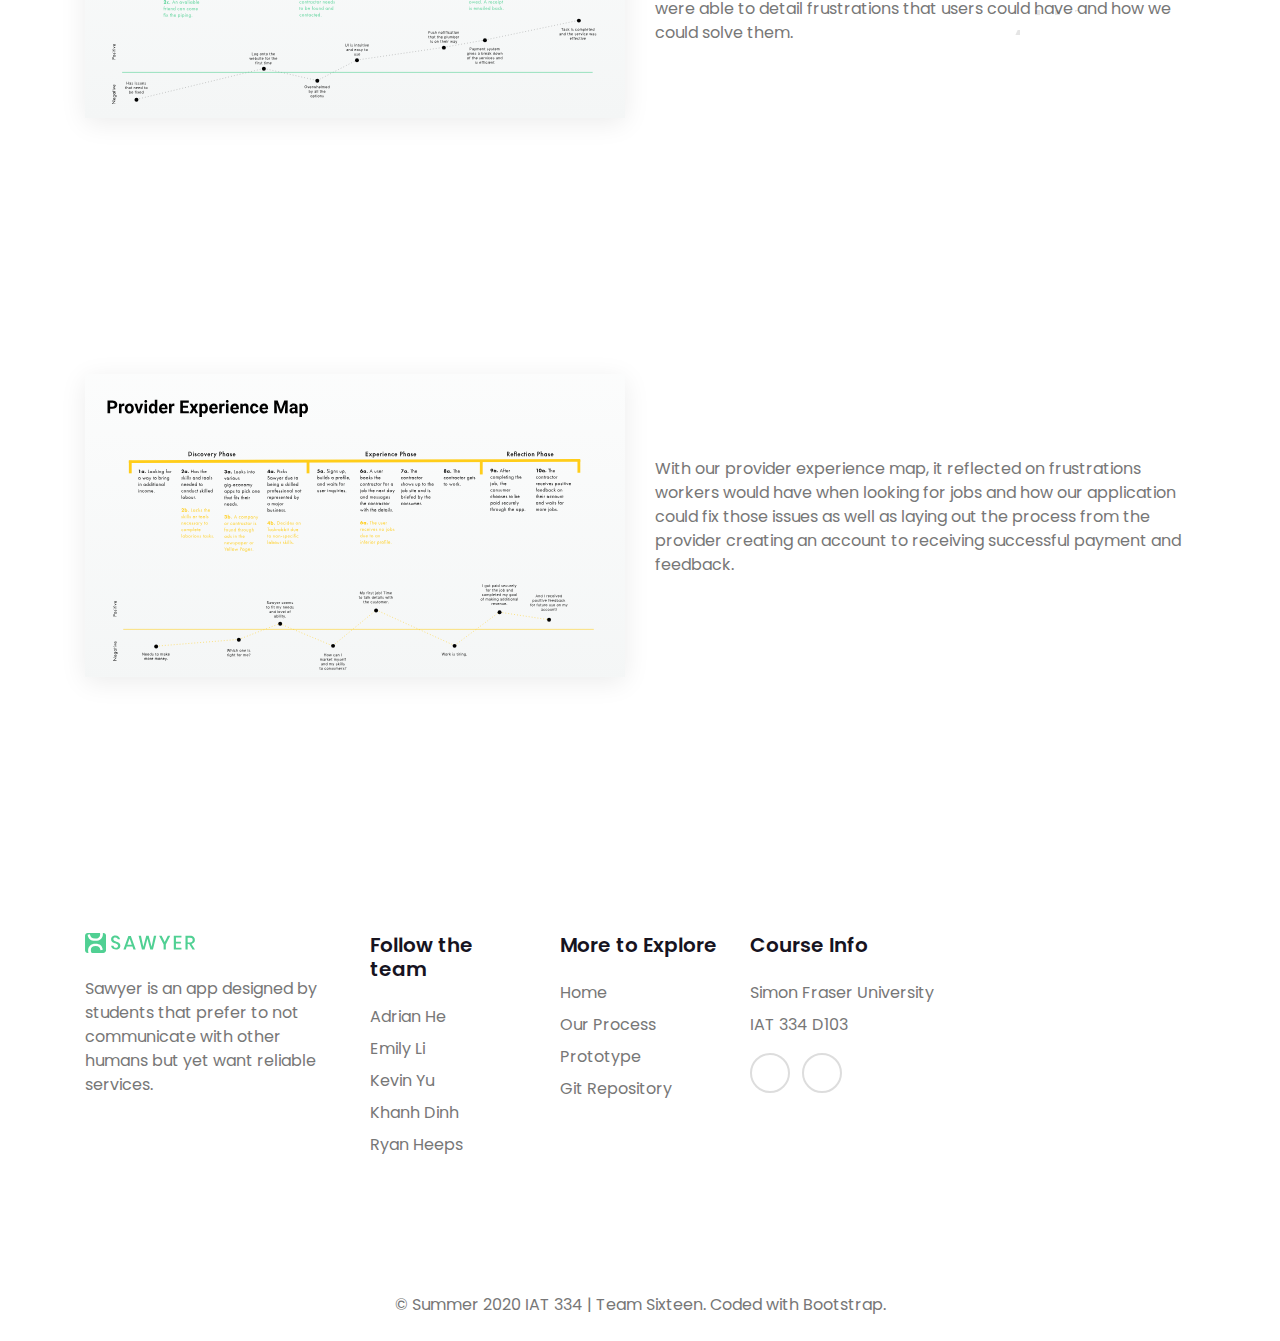
==== commit b144d294: "updated a photo and changed some footer minor" ====
--- a/process.html
+++ b/process.html
@@ -225,7 +225,7 @@
 <a class="scropll-top-btn" id="scrollTop" href="#"><i class="fas fa-long-arrow-alt-up"></i></a>
 
 
-   <footer class="with-pattern-1 position-relative">
+   <footer class="footer-bg position-relative">
       <div class="container section-padding-y">
         <div class="row">
           <div class="col-lg-3 mb-4 mb-lg-0"><img class="mb-4" src="img/logo.svg" alt="" width="110">
@@ -235,11 +235,11 @@
             <h2 class="h5 mb-4">Follow the team</h2>
             <div class="d-flex">
               <ul class="list-unstyled d-inline-block mr-4 mb-0">
-                <li class="mb-2"><a class="footer-link" href="#" target="_blank">Khanh Dinh </a></li>
-                <li class="mb-2"><a class="footer-link" href="#" target="_blank">Adrian He</a></li>
-                <li class="mb-2"><a class="footer-link" href="#" target="_blank">Ryan Heeps</a></li>
+                <li class="mb-2"><a class="footer-link" href="#" target="_blank">Adrian He </a></li>
                 <li class="mb-2"><a class="footer-link" href="#" target="_blank">Emily Li</a></li>
                 <li class="mb-2"><a class="footer-link" href="#" target="_blank">Kevin Yu</a></li>
+                <li class="mb-2"><a class="footer-link" href="" target="_blank">Khanh Dinh</a></li>
+                <li class="mb-2"><a class="footer-link" href="#" target="_blank">Ryan Heeps</a></li>
               </ul>
             </div>
           </div>
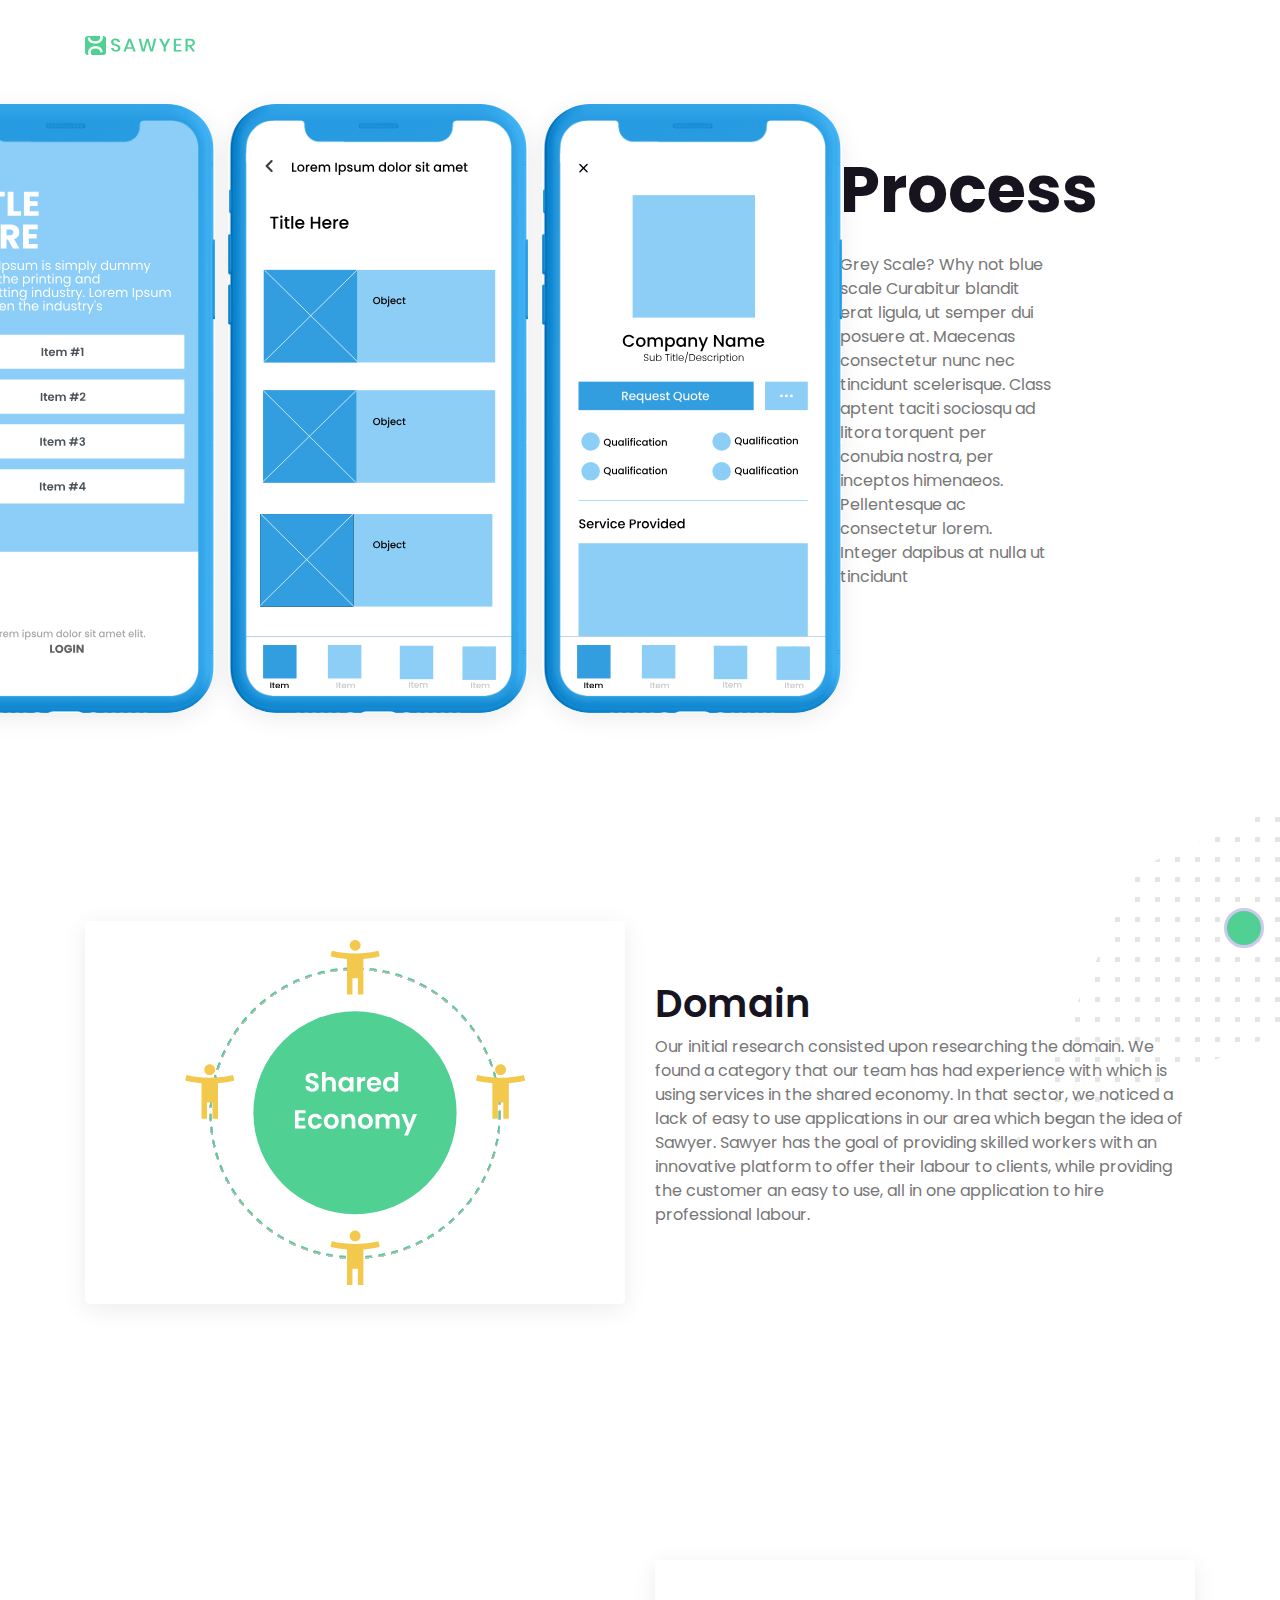
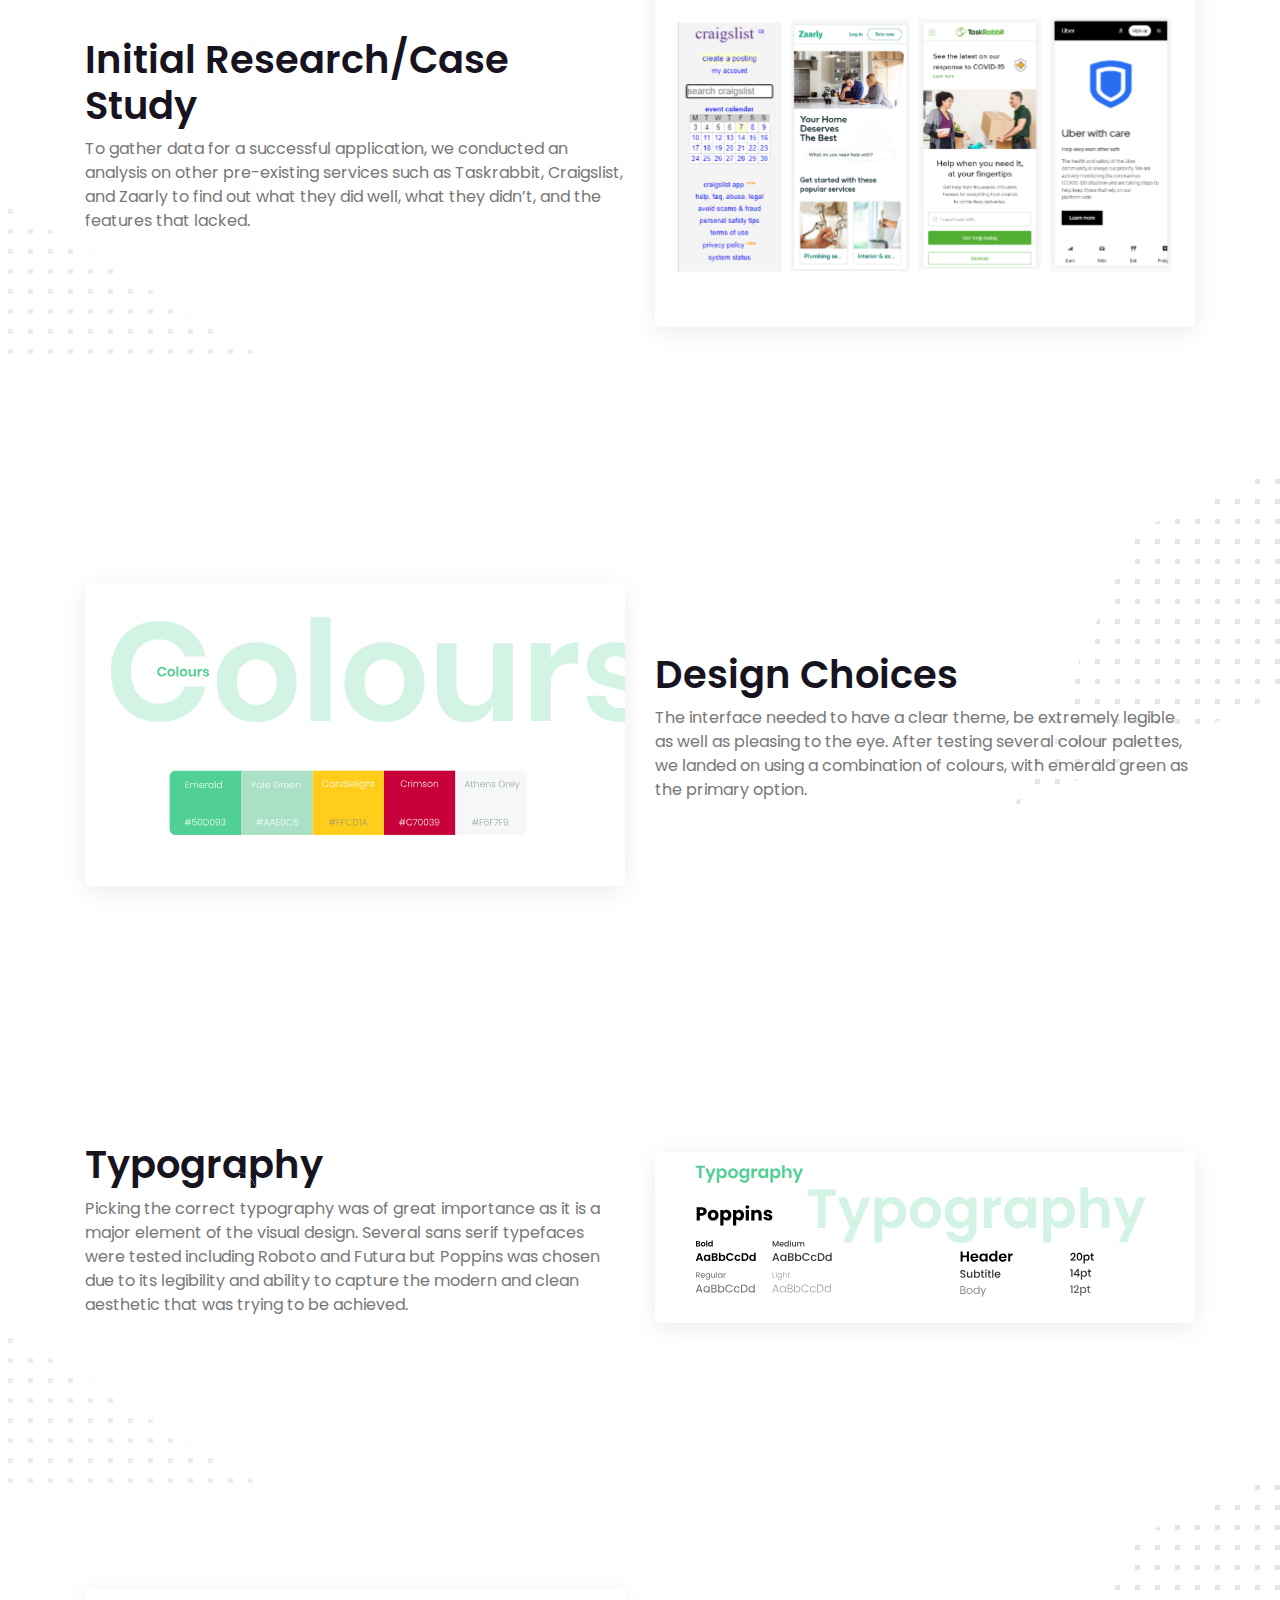
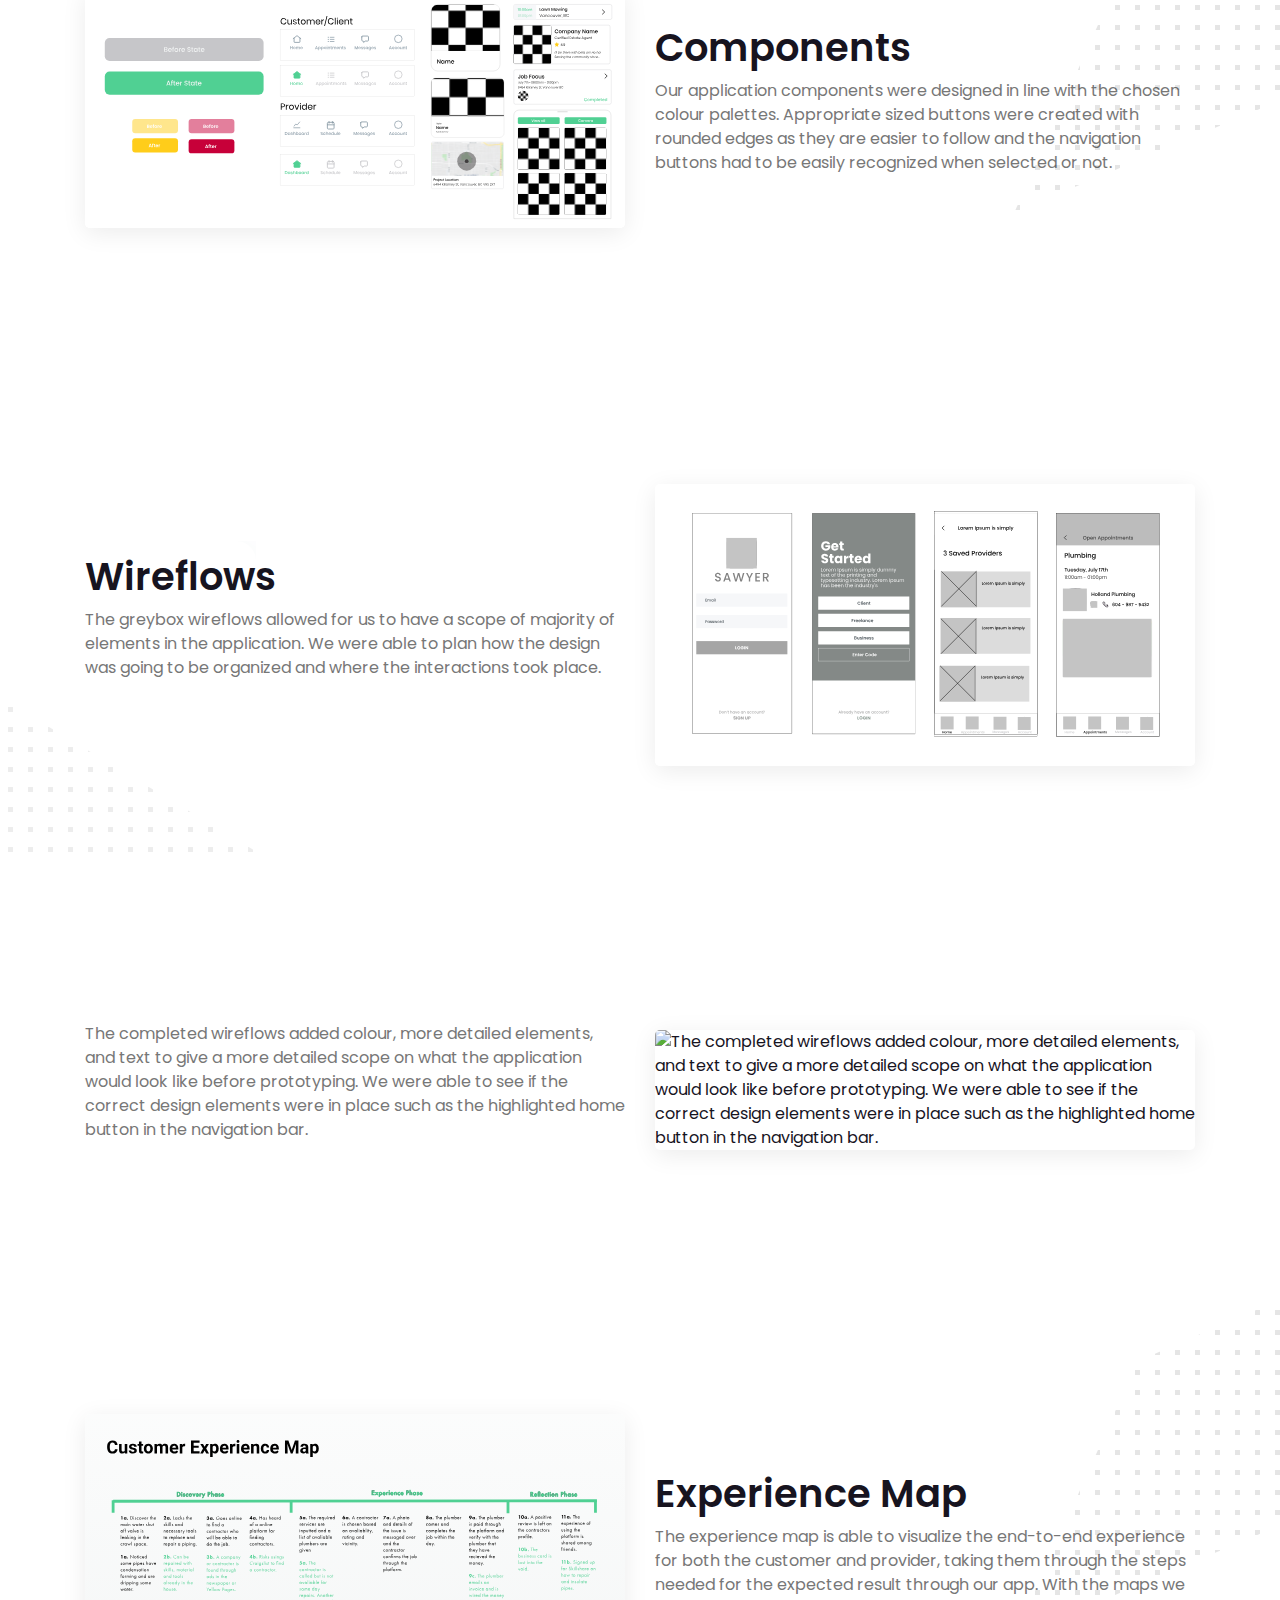
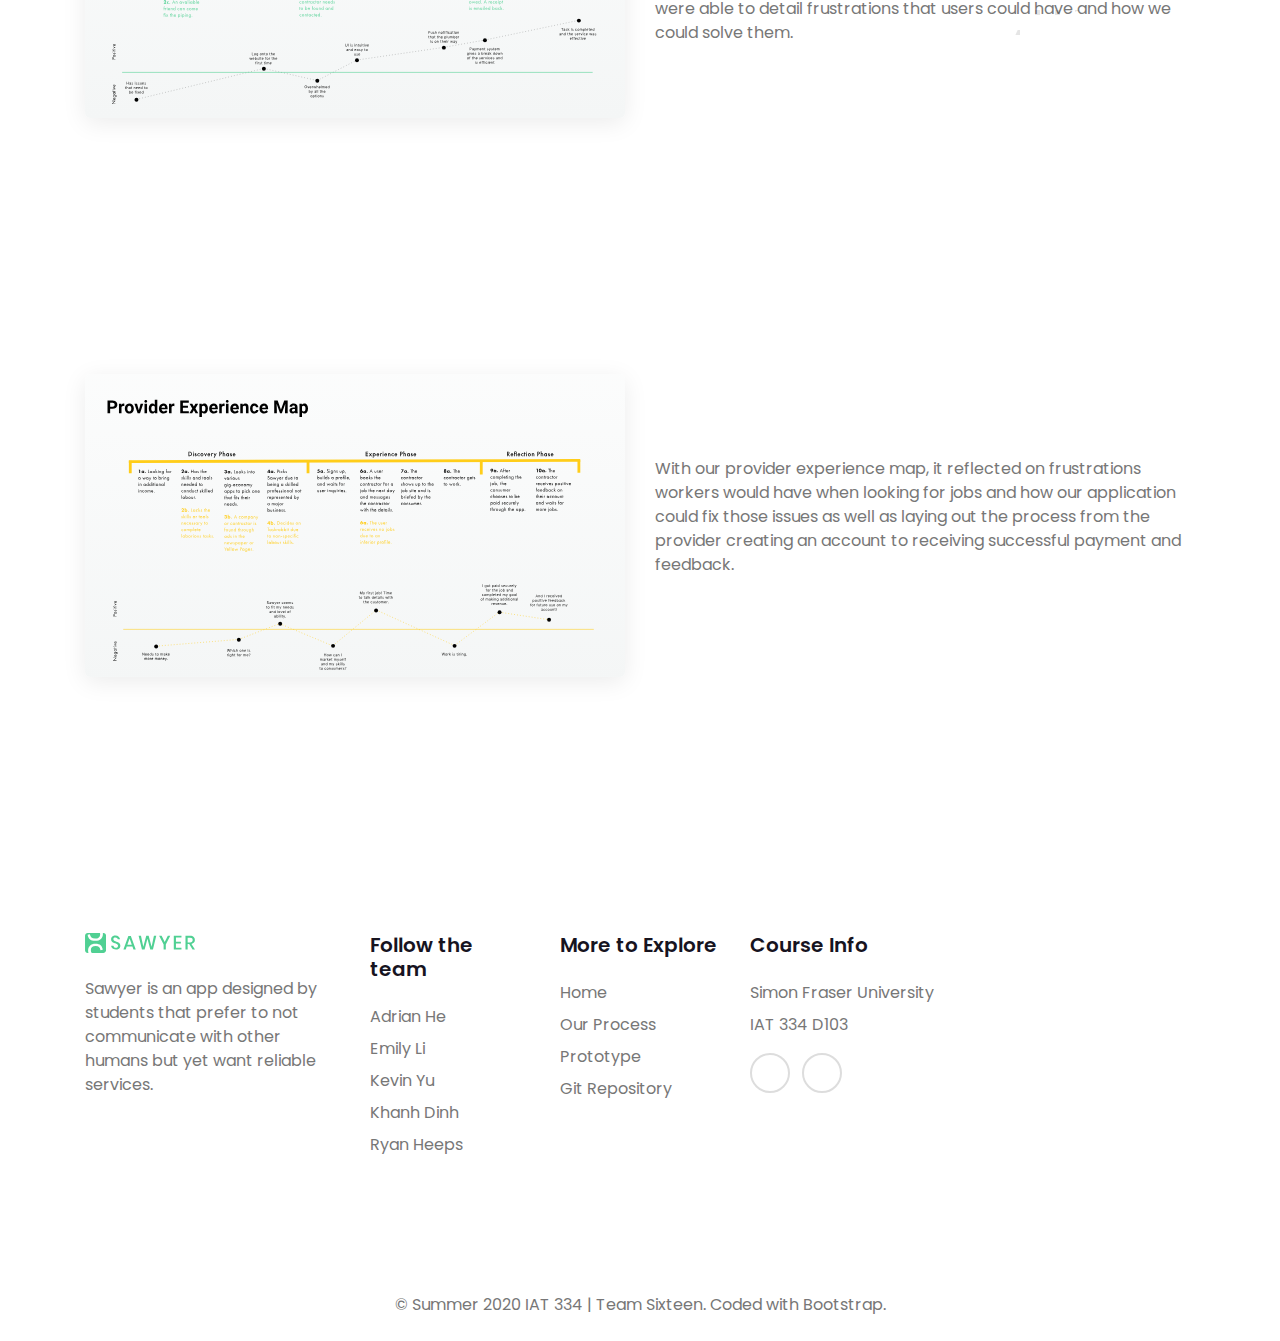
==== commit 582526ce: "I did it, added a modal photo" ====
--- a/process.html
+++ b/process.html
@@ -100,7 +100,7 @@
   <section class="with-pattern-1">
         <div class="container">
           <div class="row align-items-center mb-5">
-            <div class="col-lg-6 mb-5 mb-lg-0"><img class="img-fluid w-100 shadow" src="img/P1.svg" alt=""></div>
+            <div class="col-lg-6 mb-5 mb-lg-0"><img class="img-fluid w-100 shadow modal-photo" src="img/P1.svg" id="img1" onclick="modalFunction(this.id)" alt="Our initial research consisted upon researching the domain. We found a category that our team has had experience with which is using services in the shared economy. In that sector, we noticed a lack of easy to use applications in our area which began the idea of Sawyer. Sawyer has the goal of providing  skilled workers with an innovative platform to offer their labour to clients, while providing the customer an easy to use, all in one application to hire professional labour."></div>
             <div class="col-lg-6">
               <h2>Domain</h2>
               <p class="text-muted">Our initial research consisted upon researching the domain. We found a category that our team has had experience with which is using services in the shared economy. In that sector, we noticed a lack of easy to use applications in our area which began the idea of Sawyer. Sawyer has the goal of providing  skilled workers with an innovative platform to offer their labour to clients, while providing the customer an easy to use, all in one application to hire professional labour.</p>
@@ -118,7 +118,7 @@
               <h2>Initial Research/Case Study</h2>
               <p class="text-muted">To gather data for a successful application, we conducted an analysis on other pre-existing services such as Taskrabbit, Craigslist, and Zaarly to find out what they did well, what they didn’t, and the features that lacked.</p>
             </div>
-            <div class="col-lg-6 mb-5 mb-lg-0"><img class="img-fluid w-100 shadow" src="img/P2.svg" alt=""></div>
+            <div class="col-lg-6 mb-5 mb-lg-0"><img class="img-fluid w-100 shadow modal-photo" id="img2" onclick="modalFunction(this.id)" src="img/P2.svg" alt="To gather data for a successful application, we conducted an analysis on other pre-existing services such as Taskrabbit, Craigslist, and Zaarly to find out what they did well, what they didn’t, and the features that lacked."></div>
           </div>
         </div>
     </section>
@@ -128,7 +128,7 @@
   <section class="with-pattern-1">
         <div class="container">
           <div class="row align-items-center mb-5">
-            <div class="col-lg-6 mb-5 mb-lg-0"><img class="img-fluid w-100 shadow" src="img/P7.svg" alt=""></div>
+            <div class="col-lg-6 mb-5 mb-lg-0"><img class="img-fluid w-100 shadow modal-photo" id="img3" onclick="modalFunction(this.id)" src="img/P7.svg" alt="The interface needed to have a clear theme, be extremely legible as well as pleasing to the eye. After testing several colour palettes, we landed on using a combination of colours, with emerald green as the primary option."></div>
             <div class="col-lg-6">
               <h2>Design Choices</h2>
               <p class="text-muted">The interface needed to have a clear theme, be extremely legible as well as pleasing to the eye. After testing several colour palettes, we landed on using a combination of colours, with emerald green as the primary option.</p>
@@ -146,7 +146,7 @@
               <h2>Typography</h2>
               <p class="text-muted">Picking the correct typography was of great importance as it is a major element of the visual design. Several sans serif typefaces were tested including Roboto and Futura but Poppins was chosen due to its legibility and ability to capture the modern and clean aesthetic that was trying to be achieved.</p>
             </div>
-            <div class="col-lg-6 mb-5 mb-lg-0"><img class="img-fluid w-100 shadow" src="img/P4.3.svg" alt=""></div>
+            <div class="col-lg-6 mb-5 mb-lg-0"><img class="img-fluid w-100 shadow modal-photo" id="img4" onclick="modalFunction(this.id)" src="img/P4.3.svg" alt="Picking the correct typography was of great importance as it is a major element of the visual design. Several sans serif typefaces were tested including Roboto and Futura but Poppins was chosen due to its legibility and ability to capture the modern and clean aesthetic that was trying to be achieved."></div>
           </div>
         </div>
     </section>
@@ -156,7 +156,7 @@
   <section class="with-pattern-1">
         <div class="container">
           <div class="row align-items-center mb-5">
-            <div class="col-lg-6 mb-5 mb-lg-0"><img class="img-fluid w-100 shadow" src="img/P4.1.svg" alt=""></div>
+            <div class="col-lg-6 mb-5 mb-lg-0"><img class="img-fluid w-100 shadow modal-photo" id="img5" onclick="modalFunction(this.id)" src="img/P4.1.svg" alt="Our application components were designed in line with the chosen colour palettes. Appropriate sized buttons were created with rounded edges as they are easier to follow and the navigation buttons had to be easily recognized when selected or not."></div>
             <div class="col-lg-6">
               <h2>Components</h2>
               <p class="text-muted">Our application components were designed in line with the chosen colour palettes. Appropriate sized buttons were created with rounded edges as they are easier to follow and the navigation buttons had to be easily recognized when selected or not.</p>
@@ -174,7 +174,7 @@
               <h2>Wireflows</h2>
               <p class="text-muted">The greybox wireflows allowed for us to have a scope of majority of elements in the application. We were able to plan how the design was going to be organized and where the interactions took place.</p>
             </div>
-            <div class="col-lg-6 mb-5 mb-lg-0"><img class="img-fluid w-100 shadow" src="img/P5.svg" alt=""></div>
+            <div class="col-lg-6 mb-5 mb-lg-0"><img class="img-fluid w-100 shadow modal-photo" id="img6" onclick="modalFunction(this.id)" src="img/P5.svg" alt="The greybox wireflows allowed for us to have a scope of majority of elements in the application. We were able to plan how the design was going to be organized and where the interactions took place."></div>
           </div>
         </div>
     </section>
@@ -187,7 +187,7 @@
             <div class="col-lg-6">
               <p class="text-muted">The completed wireflows added colour, more detailed elements, and text to give a more detailed scope on what the application would look like before prototyping. We were able to see if the correct design elements were in place such as the highlighted home button in the navigation bar.</p>
             </div>
-            <div class="col-lg-6 mb-5 mb-lg-0"><img class="img-fluid w-100 shadow" src="img/P6.svg" alt=""></div>
+            <div class="col-lg-6 mb-5 mb-lg-0"><img class="img-fluid w-100 shadow modal-photo" id="img7" onclick="modalFunction(this.id)" src="img/P6.svg" alt="The completed wireflows added colour, more detailed elements, and text to give a more detailed scope on what the application would look like before prototyping. We were able to see if the correct design elements were in place such as the highlighted home button in the navigation bar."></div>
           </div>
         </div>
     </section>
@@ -197,7 +197,7 @@
   <section class="with-pattern-1">
         <div class="container">
           <div class="row align-items-center mb-5">
-            <div class="col-lg-6 mb-5 mb-lg-0"><img class="img-fluid w-100 shadow" src="img/P8.svg" alt=""></div>
+            <div class="col-lg-6 mb-5 mb-lg-0"><img class="img-fluid w-100 shadow modal-photo" id="img8" onclick="modalFunction(this.id)" src="img/P8.svg" alt="The experience map is able to visualize the end-to-end experience for both the customer and provider, taking them through the steps needed for the expected result through our app. With the maps we were able to detail frustrations that users could have and how we could solve them."></div>
             <div class="col-lg-6">
               <h2>Experience Map</h2>
               <p class="text-muted">The experience map is able to visualize the end-to-end experience for both the customer and provider, taking them through the steps needed for the expected result through our app. With the maps we were able to detail frustrations that users could have and how we could solve them.</p>
@@ -211,7 +211,7 @@
   <section>
         <div class="container">
           <div class="row align-items-center mb-5">
-            <div class="col-lg-6 mb-5 mb-lg-0"><img class="img-fluid w-100 shadow" src="img/P9.svg" alt=""></div>
+            <div class="col-lg-6 mb-5 mb-lg-0"><img class="img-fluid w-100 shadow modal-photo" id="img9" onclick="modalFunction(this.id)" src="img/P9.svg" alt="With our provider experience map, it reflected on frustrations workers would have when looking for jobs and how our application could fix those issues as well as laying out the process from the provider creating an account to receiving successful payment and feedback."></div>
              <div class="col-lg-6">
               <p class="text-muted">With our provider experience map, it reflected on frustrations workers would have when looking for jobs and how our application could fix those issues as well as laying out the process from the provider creating an account to receiving successful payment and feedback.</p>
             </div>
@@ -223,6 +223,13 @@
   <!-- Scroll to top btn and footer yee -->
 
 <a class="scropll-top-btn" id="scrollTop" href="#"><i class="fas fa-long-arrow-alt-up"></i></a>
+
+    <!--  Photo Modal https://www.w3schools.com/howto/tryit.asp?filename=tryhow_css_modal_img -->
+      <div id="modal" class="modalStyle">
+        <span class="close">&times;</span>
+        <img class="modal-content" id="image">
+        <div id="caption"></div>
+      </div>
 
 
    <footer class="footer-bg position-relative">
@@ -275,6 +282,7 @@
     </footer>
 
   <!-- JavaScript files-->
+  <script src="js/modal-photo.js"></script>
   <script src="vendor/jquery/jquery.min.js"></script>
   <script src="vendor/bootstrap/js/bootstrap.bundle.min.js"></script>
   <script src="vendor/owl.carousel2/owl.carousel.min.js"></script>
@@ -298,24 +306,6 @@
         document.body.insertBefore(div, document.body.childNodes[0]);
       }
     }
-    //play video on hover
-
-    const mouseTarget = document.getElementByID('mouseTarget');
-    const playback = document.getElementByID('videoTarget');
-
-    mouseTarget.addEventListener('mouseover', e =>{
-      $(this).get(0).play();
-    });
-
-    // $(document).on('mouseover', 'video', function() { //selecting the document 1st will grab new content
-    //     $(this).get(0).play();
-    // });
-    //
-    // //pause video on mouse leave
-    // $(document).on('mouseleave', 'video', function() {
-    //     $(this).get(0).pause();
-    // });
-
     // this is set to BootstrapTemple website as you cannot
     // inject local SVG sprite (using only 'icons/orion-svg-sprite.svg' path)
     // while using file:// protocol
--- a/css/custom.css
+++ b/css/custom.css
@@ -2,3 +2,87 @@
   width: 100%;
 
 } */
+/* 
+.my-sidebar {
+    -ms-flex: 0 0 430px;
+    flex: 0 0 430px;
+    background-color: greenyellow;
+} */
+
+/************ Modal BG by Emily Li (I used in my portfolio yeee) ***************/
+.modal-photo{
+  border-radius: 5px;
+  cursor: pointer;
+  transition: 0.3s;
+}
+
+.modal-photo:hover, .modal-photo:focus {
+	opacity: 0.7;
+	transform: scale(1.05);
+}
+
+.modalStyle{
+	display: none; /* Hidden*/
+	position: fixed;
+	z-index: 1050;
+	padding-top: 120px;
+	left: 0;
+	top: 0;
+	width: 100%; 
+	height: 100%;
+	overflow: auto;
+	background-color: rgba(0,0,0,0.9);
+}
+
+.modal-content{
+	margin: auto;
+	display: block;
+	width: 60%
+}
+
+/* Caption of Modal Image */
+#caption {
+	margin: auto;
+	display: block;
+	width: 80%;
+	max-width: 700px;
+	text-align: center;
+	color: #ccc;
+	padding: 10px 0;
+	height: 150px;
+}
+
+/* Animation Zoom In */
+.modal-content, #caption {  
+  -webkit-animation-name: zoom;
+  -webkit-animation-duration: 0.6s;
+  animation-name: zoom;
+  animation-duration: 0.6s;
+}
+
+@-webkit-keyframes zoom {
+  from {-webkit-transform:scale(0)} 
+  to {-webkit-transform:scale(1)}
+}
+
+@keyframes zoom {
+  from {transform:scale(0)} 
+  to {transform:scale(1)}
+}
+
+/* The Close Button */
+.close {
+  position: absolute;
+  top: 15px;
+  right: 35px;
+  color: #f1f1f1;
+  font-size: 40px;
+  font-weight: bold;
+  transition: 0.3s;
+}
+
+.close:hover, .close:focus {
+  color: #bbb;
+  text-decoration: none;
+  cursor: pointer;
+}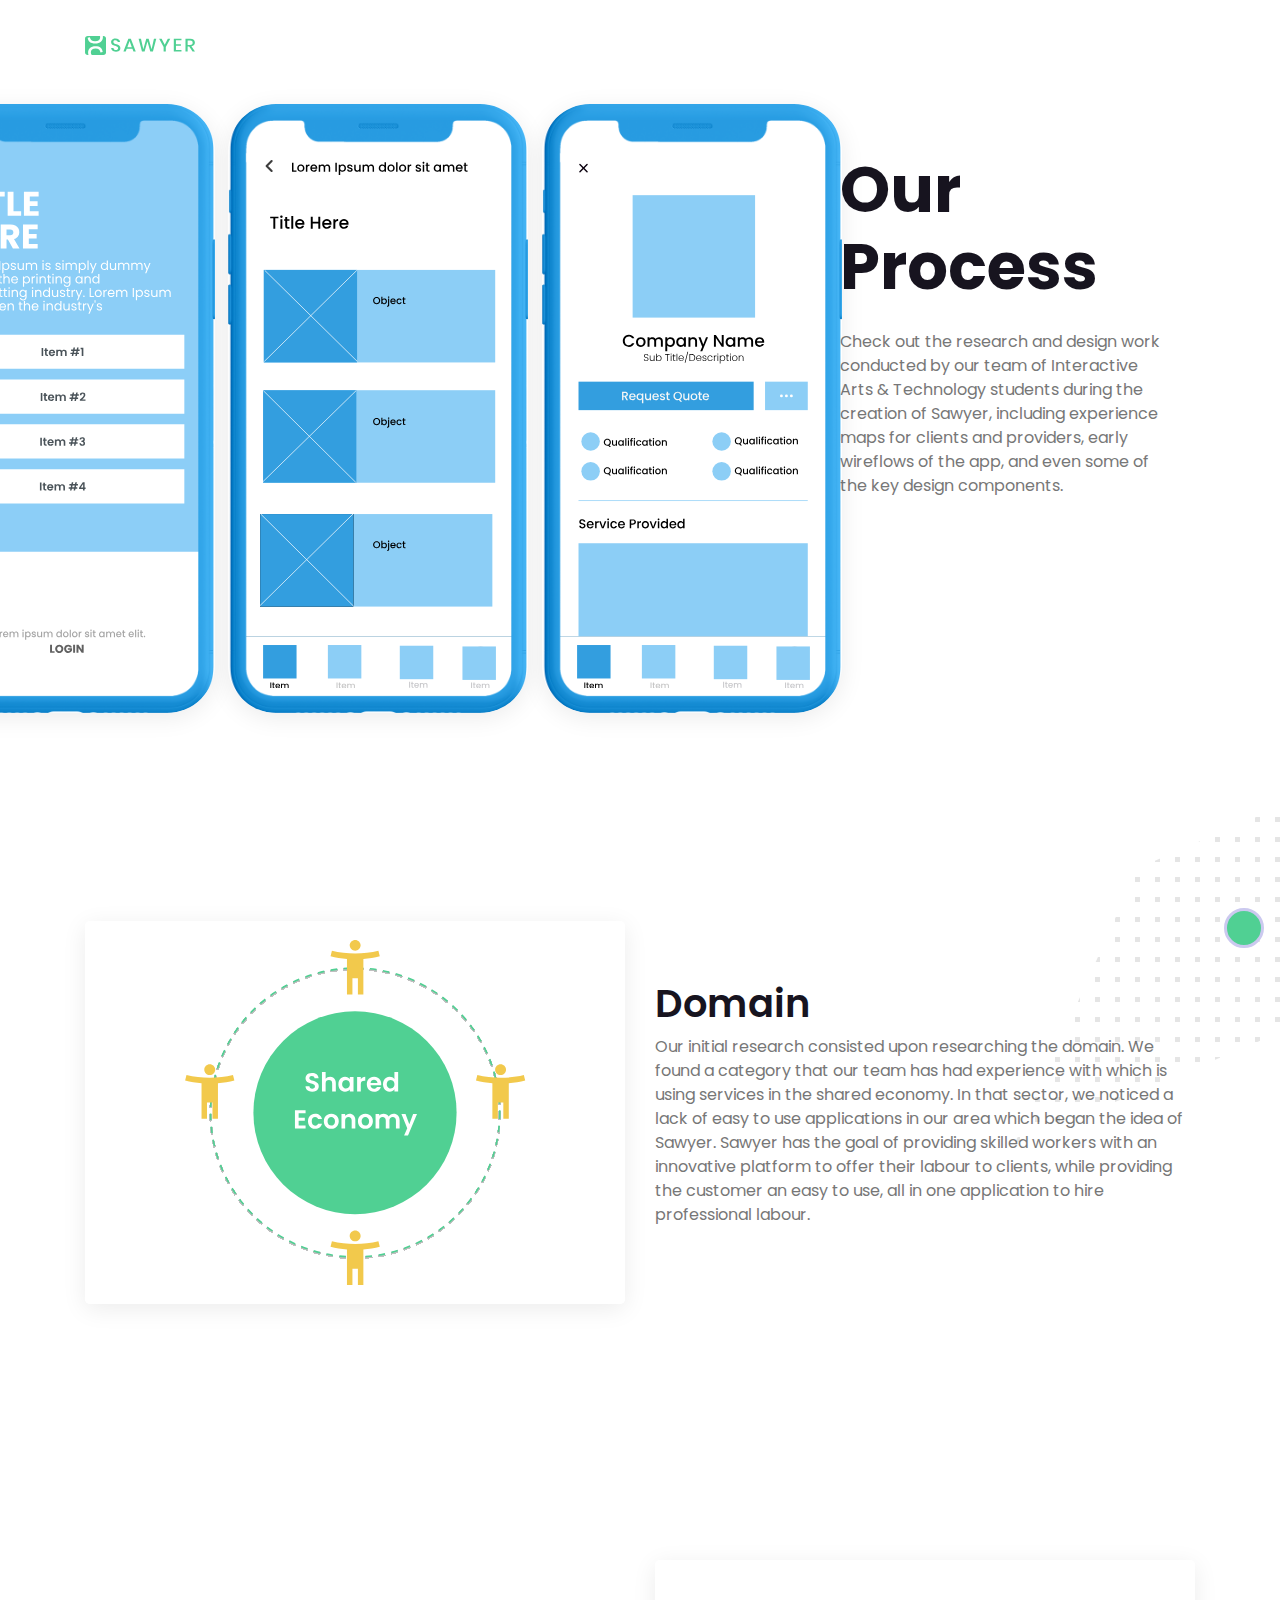
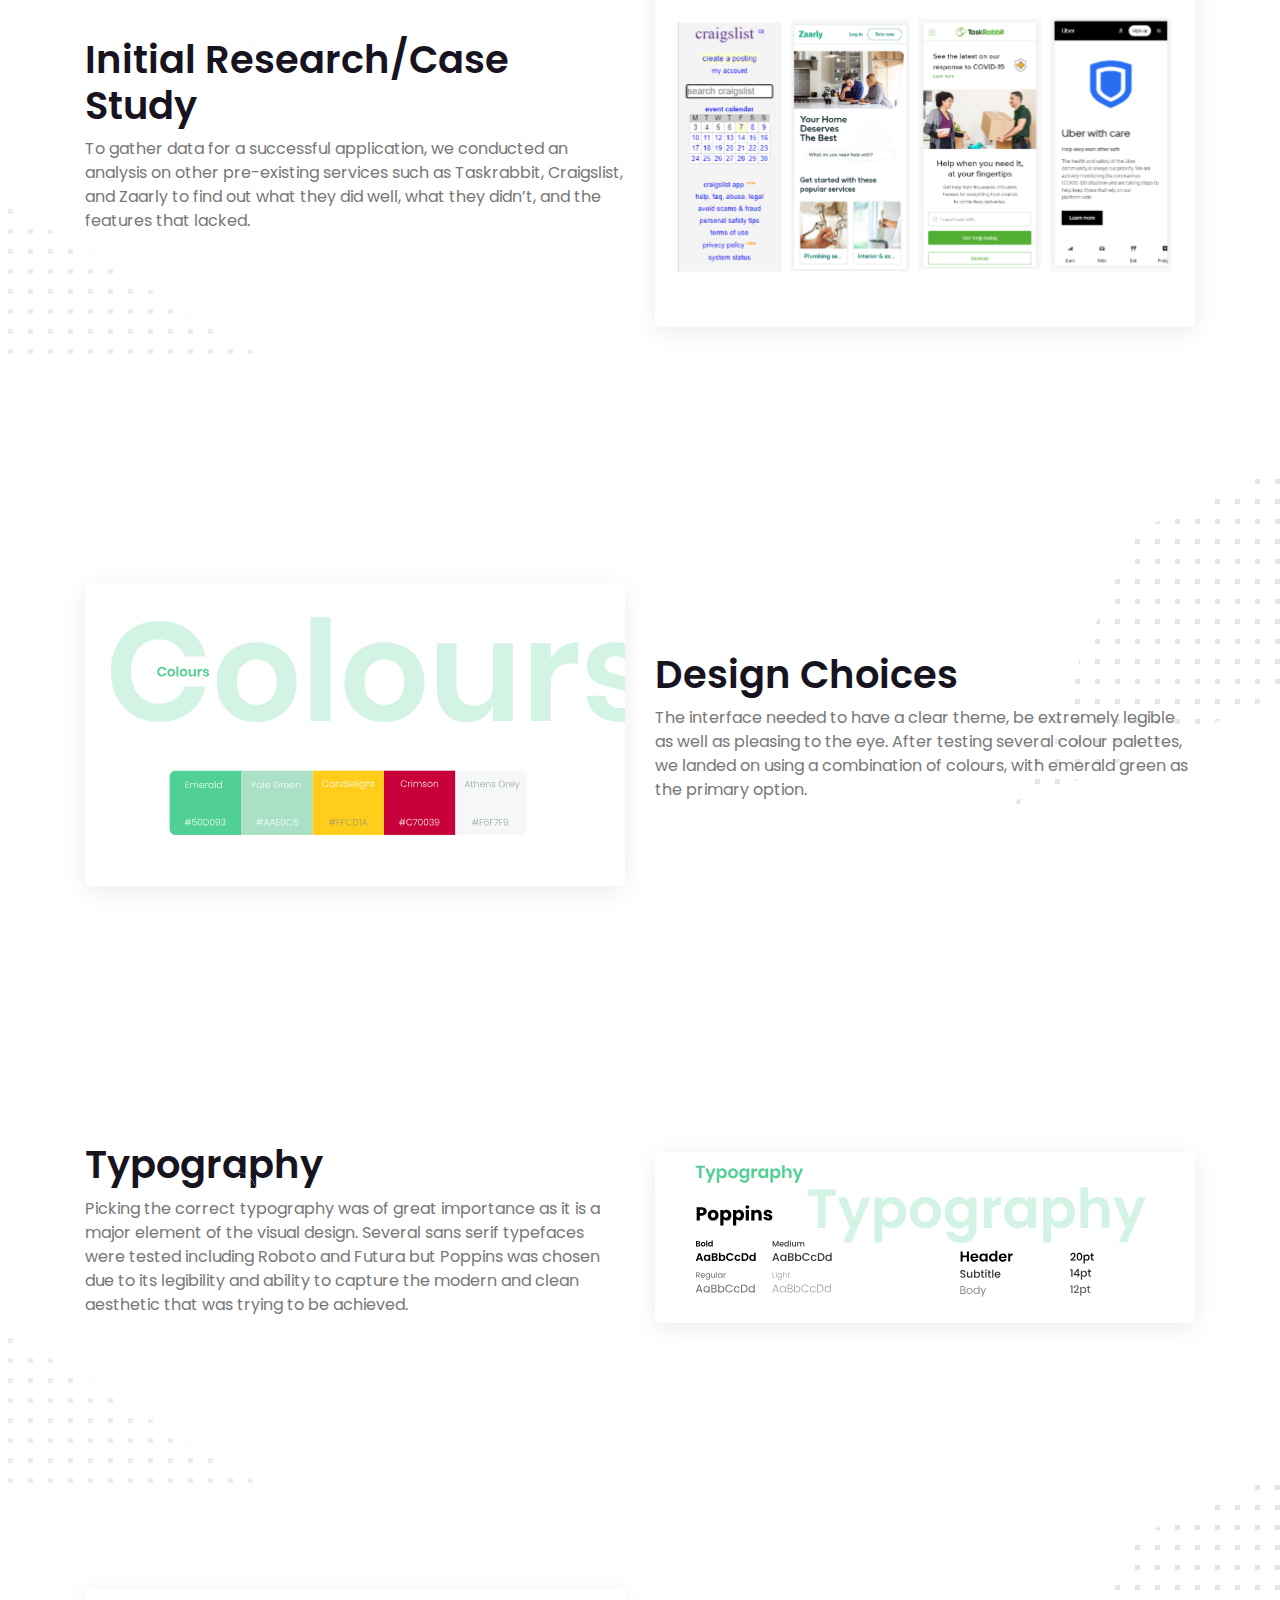
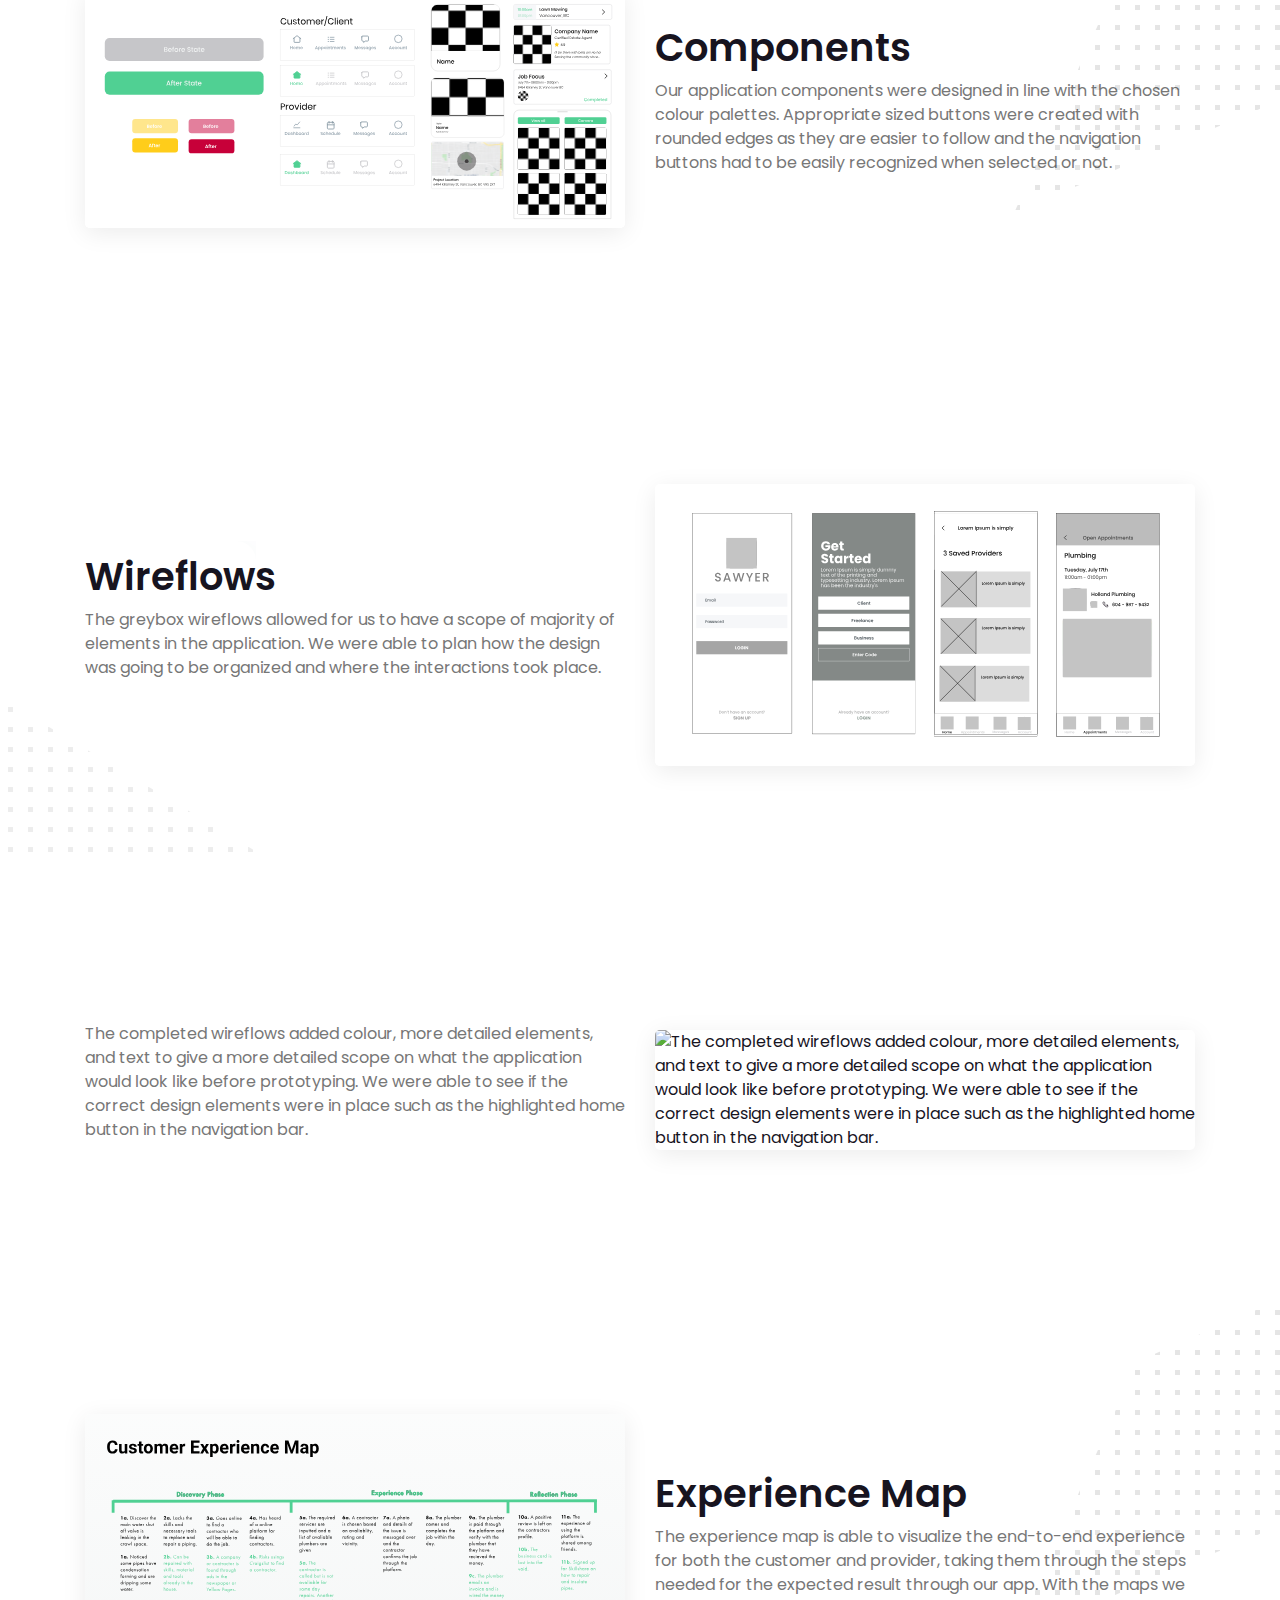
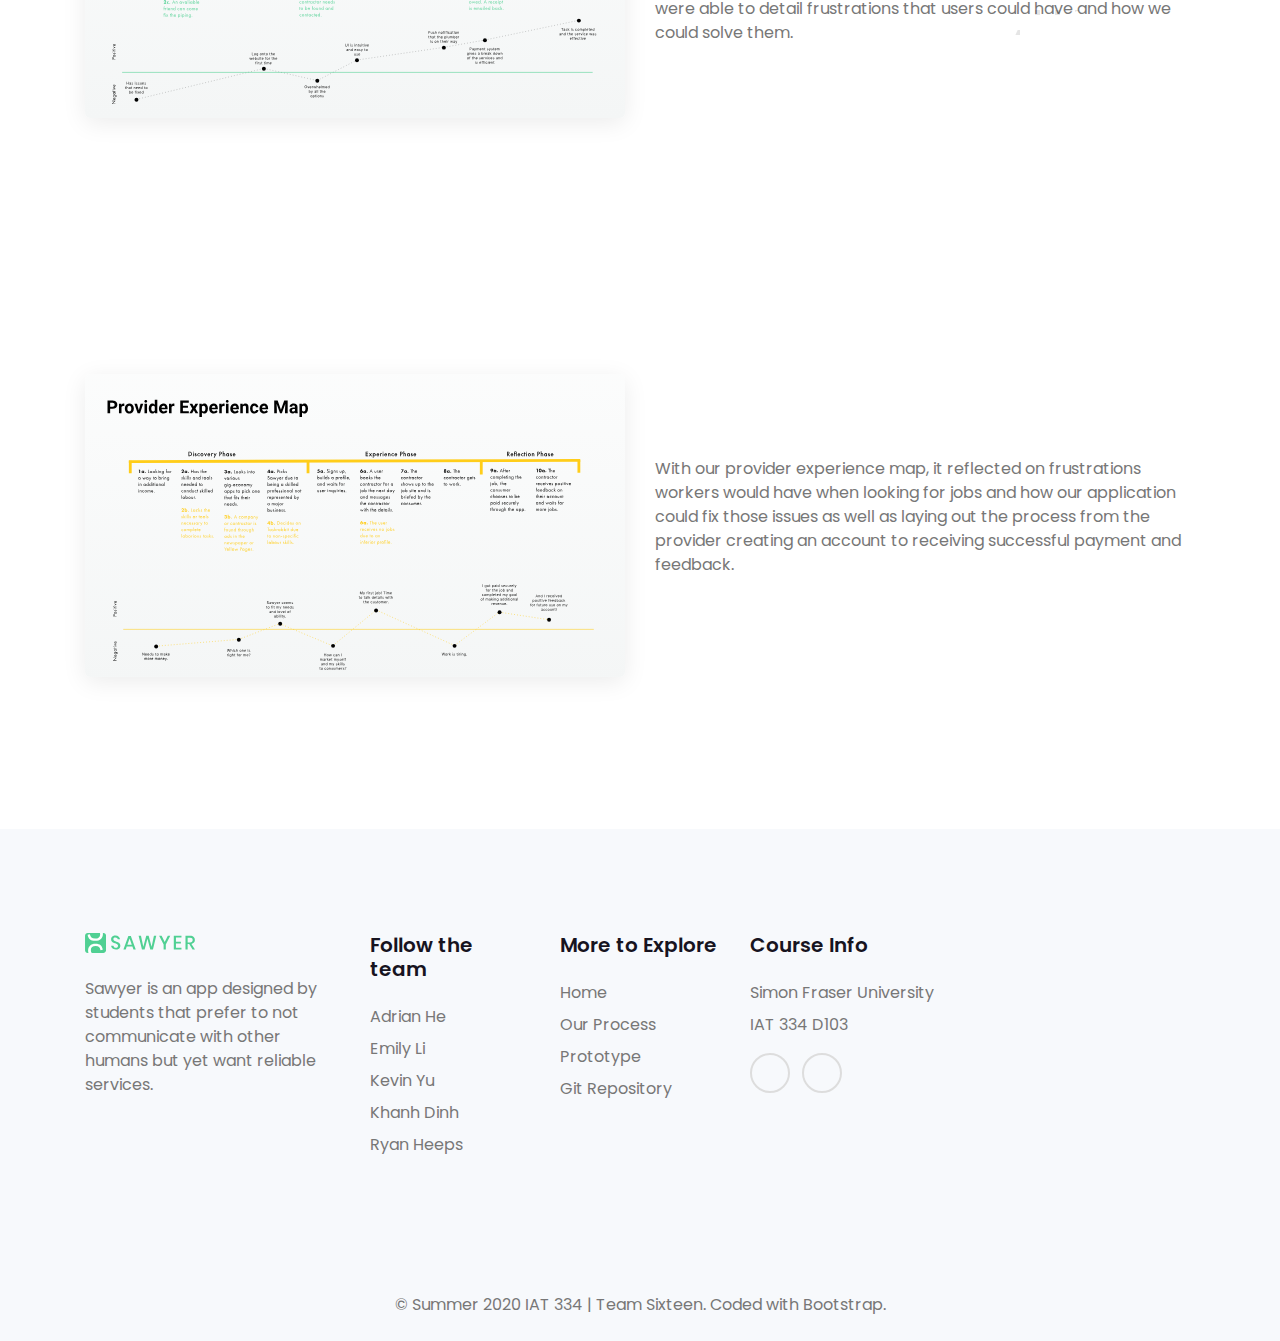
==== commit 06519a03: "small edit test" ====
--- a/process.html
+++ b/process.html
@@ -10,14 +10,9 @@
   <meta name="robots" content="all,follow">
   <!-- Bootstrap CSS-->
   <link rel="stylesheet" href="vendor/bootstrap/css/bootstrap.min.css">
-  <!-- Owl Carousel-->
-  <link rel="stylesheet" href="vendor/owl.carousel2/assets/owl.carousel.css">
-  <link rel="stylesheet" href="vendor/owl.carousel2/assets/owl.theme.default.css">
-  <!-- Modal Video-->
-  <link rel="stylesheet" href="vendor/modal-video/css/modal-video.min.css">
   <!-- Device Mockup-->
   <link rel="stylesheet" href="css/device-mockups.css">
-  <!-- Custom stylesheet-->
+  <!-- Main Style stylesheet-->
   <link rel="stylesheet" href="css/style.default.css" id="theme-stylesheet">
   <!-- Secondary stylesheet-->
   <link rel="stylesheet" href="css/custom.css">
@@ -25,10 +20,7 @@
   <link href="https://fonts.googleapis.com/css2?family=Poppins:ital,wght@0,200;0,300;0,400;0,500;0,600;1,200;1,300;1,400;1,500;1,600&display=swap" rel="stylesheet">
   <!-- Favicon-->
   <link rel="shortcut icon" href="img/logo-icon.svg">
-  <!-- Tweaks for older IEs-->
-  <!--[if lt IE 9]>
-        <script src="https://oss.maxcdn.com/html5shiv/3.7.3/html5shiv.min.js"></script>
-        <script src="https://oss.maxcdn.com/respond/1.4.2/respond.min.js"></script><![endif]-->
+
 </head>
 
 <body>
@@ -39,8 +31,6 @@
       <div class="container"><a class="navbar-brand" href="index.html"><img src="img/logo.svg" alt="" width="110"></a>
         <button class="navbar-toggler navbar-toggler-right" type="button" data-toggle="collapse" data-target="#navbarSupportedContent" aria-controls="navbarSupportedContent" aria-expanded="false" aria-label="Toggle navigation"><i
             class="fas fa-bars"></i></button>
-        <div class="collapse navbar-collapse" id="navbarSupportedContent">
-        </div>
       </div>
 
     </nav>
@@ -78,13 +68,9 @@
             </div>
           </div>
         </div>
-        <div class="col-lg-2 py-5 px-0" style="left: 200px;">
-          <h1 class="font-weight-bold">Process</h1>
-          <p class="my-4 text-muted">Grey Scale? Why not blue scale
-            Curabitur blandit erat ligula, ut semper dui posuere at.
-            Maecenas consectetur nunc nec tincidunt scelerisque.
-            Class aptent taciti sociosqu ad litora torquent per conubia nostra, per inceptos himenaeos.
-            Pellentesque ac consectetur lorem. Integer dapibus at nulla ut tincidunt
+        <div class="col-lg-3 py-5 px-0" style="left: 200px;">
+          <h1 class="font-weight-bold">Our Process</h1>
+          <p class="my-4 text-muted">Check out the research and design work conducted by our team of Interactive Arts & Technology students during the creation of Sawyer, including experience maps for clients and providers, early wireflows of the app, and even some of the key design components.
           </p>
         </div>
       </div>
@@ -285,8 +271,6 @@
   <script src="js/modal-photo.js"></script>
   <script src="vendor/jquery/jquery.min.js"></script>
   <script src="vendor/bootstrap/js/bootstrap.bundle.min.js"></script>
-  <script src="vendor/owl.carousel2/owl.carousel.min.js"></script>
-  <script src="vendor/modal-video/js/modal-video.js"></script>
   <script src="js/front.js"></script>
   <script>
     // ------------------------------------------------------- //
--- a/css/style.default.css
+++ b/css/style.default.css
@@ -961,6 +961,10 @@
   z-index: 1;
 }
 
+.footer-bg{
+  background: #F7F9FC;
+}
+
 .section-padding {
   padding: 6.5rem 0;
 }
@@ -1026,7 +1030,7 @@
   top: 50%;
   -webkit-transform: translateY(-50%);
   transform: translateY(-50%);
-  color: #5954cb;
+  color: #50D093;
 }
 
 .social-link {
@@ -1466,14 +1470,14 @@
 
 .btn-info {
   color: #fff;
-  background-color: #17a2b8;
+  background-color: #339EDF;
   border-color: #17a2b8;
 }
 
 .btn-info:hover {
   color: #fff;
-  background-color: #138496;
-  border-color: #117a8b;
+  background-color: #8CCEF6;
+  border-color: #8CCEF6;
 }
 
 .btn-info:focus, .btn-info.focus {
--- a/css/custom.css
+++ b/css/custom.css
@@ -2,7 +2,7 @@
   width: 100%;
 
 } */
-/* 
+/*
 .my-sidebar {
     -ms-flex: 0 0 430px;
     flex: 0 0 430px;
@@ -14,6 +14,7 @@
   border-radius: 5px;
   cursor: pointer;
   transition: 0.3s;
+
 }
 
 .modal-photo:hover, .modal-photo:focus {
@@ -25,10 +26,10 @@
 	display: none; /* Hidden*/
 	position: fixed;
 	z-index: 1050;
-	padding-top: 120px;
+	padding-top: 4%;
 	left: 0;
 	top: 0;
-	width: 100%; 
+	width: 100%;
 	height: 100%;
 	overflow: auto;
 	background-color: rgba(0,0,0,0.9);
@@ -45,7 +46,7 @@
 	margin: auto;
 	display: block;
 	width: 80%;
-	max-width: 700px;
+	max-width: 70%;
 	text-align: center;
 	color: #ccc;
 	padding: 10px 0;
@@ -53,7 +54,7 @@
 }
 
 /* Animation Zoom In */
-.modal-content, #caption {  
+.modal-content, #caption {
   -webkit-animation-name: zoom;
   -webkit-animation-duration: 0.6s;
   animation-name: zoom;
@@ -61,12 +62,12 @@
 }
 
 @-webkit-keyframes zoom {
-  from {-webkit-transform:scale(0)} 
+  from {-webkit-transform:scale(0)}
   to {-webkit-transform:scale(1)}
 }
 
 @keyframes zoom {
-  from {transform:scale(0)} 
+  from {transform:scale(0)}
   to {transform:scale(1)}
 }
 
@@ -85,4 +86,28 @@
   color: #bbb;
   text-decoration: none;
   cursor: pointer;
-}+}
+
+/* iframes protopie */
+#frame-wrap{
+
+	padding: 0;
+	margin: auto;
+	overflow: hidden;
+}
+
+#frame-protopie{
+	width: 375px;
+	height: 812px;
+	border: 1px solid black;
+}
+
+#frame-protopie{
+	-ms-zoom:0.75;
+	-moz-transform:scale(0.75);
+	-moz-transform-origin:0 0;
+	-o-transform:scale(0.75);
+	-o-transform-origin:0 0;
+	-webkit-transform:scale(0.75);
+	-webkit-transform-origin:0 0;
+}
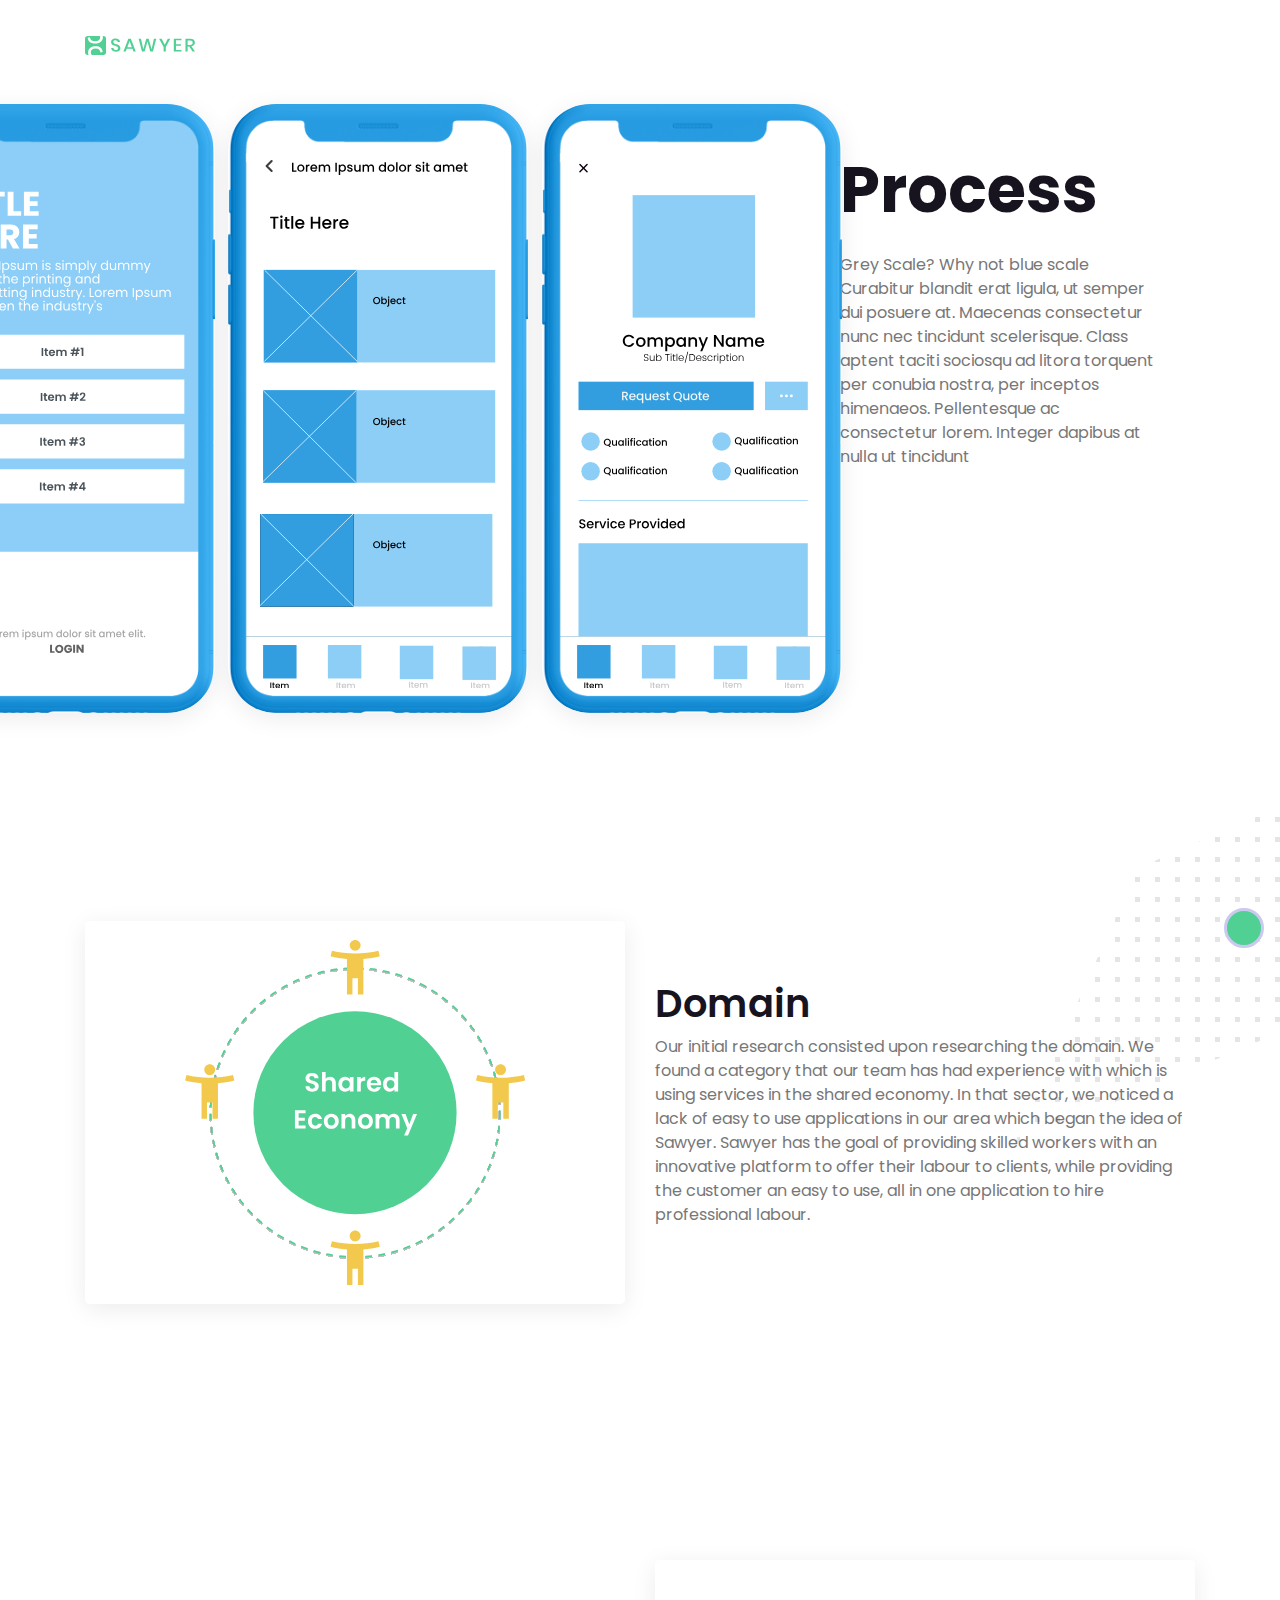
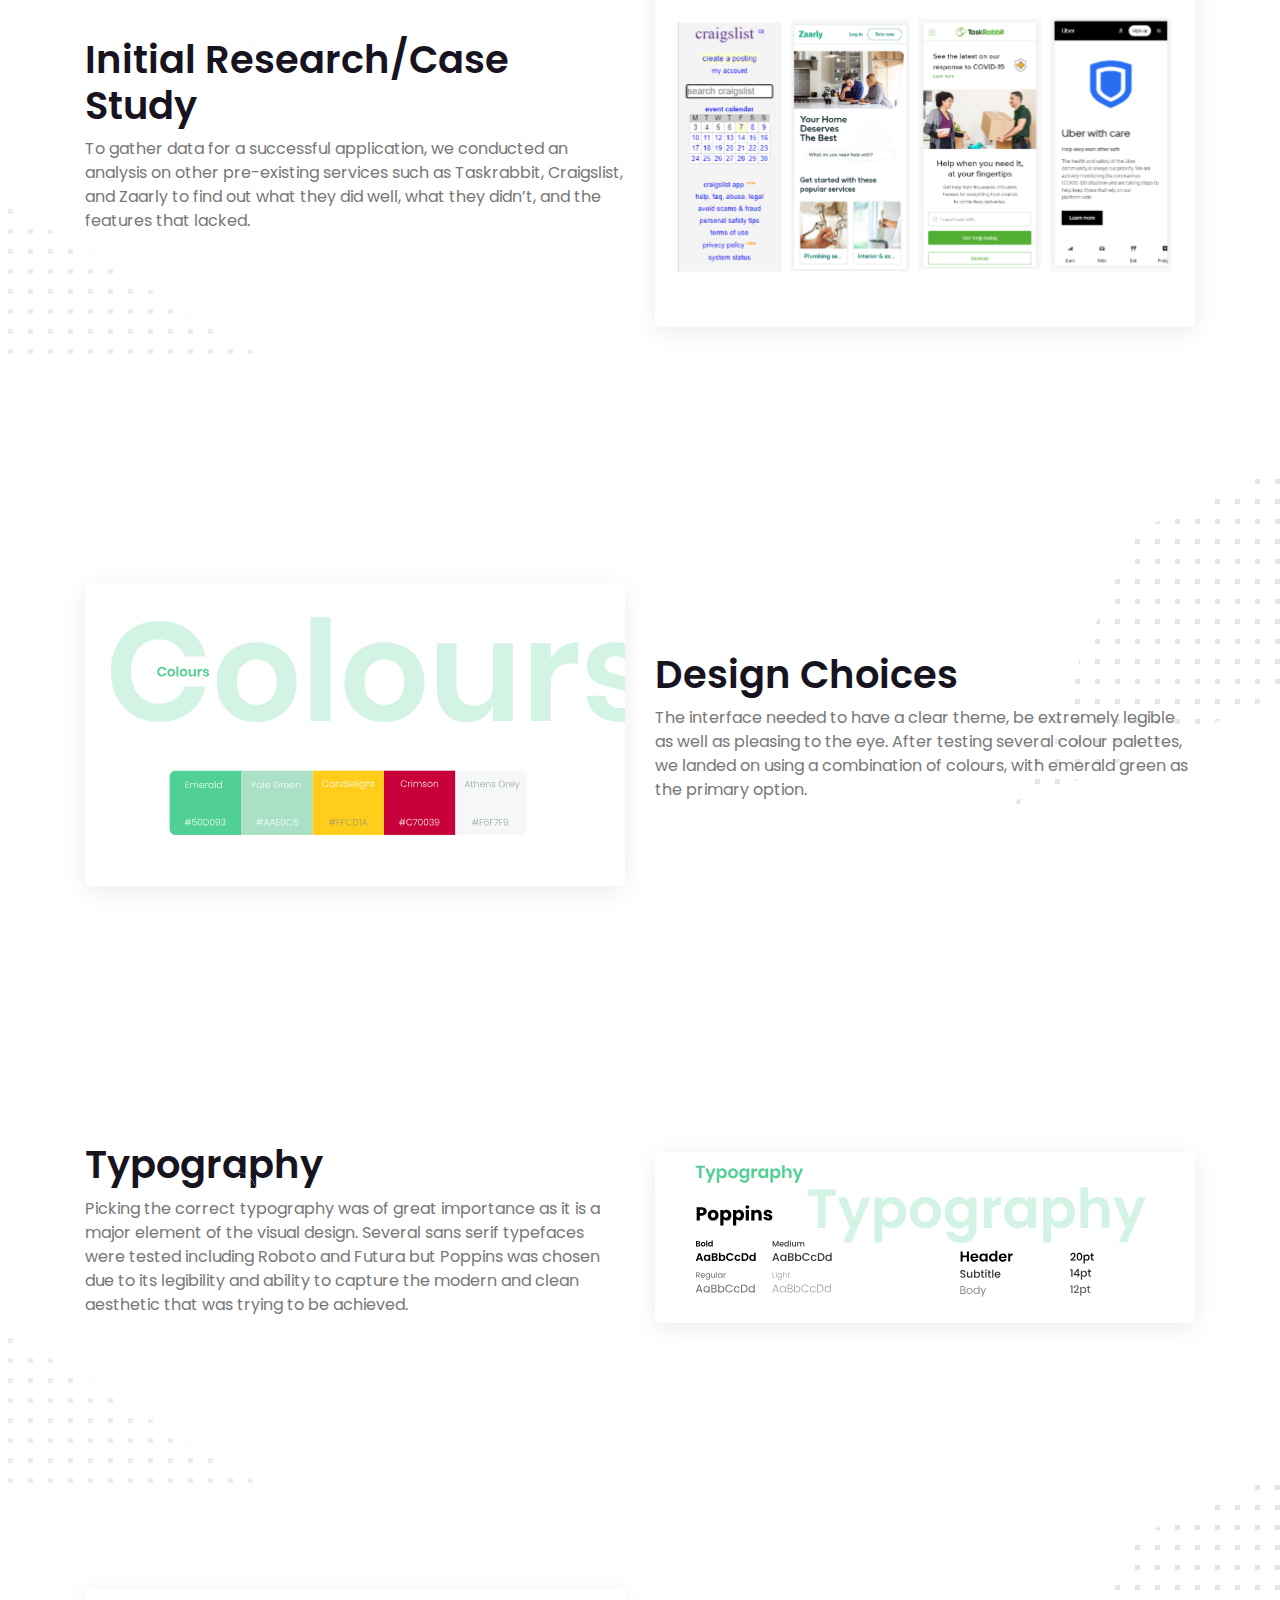
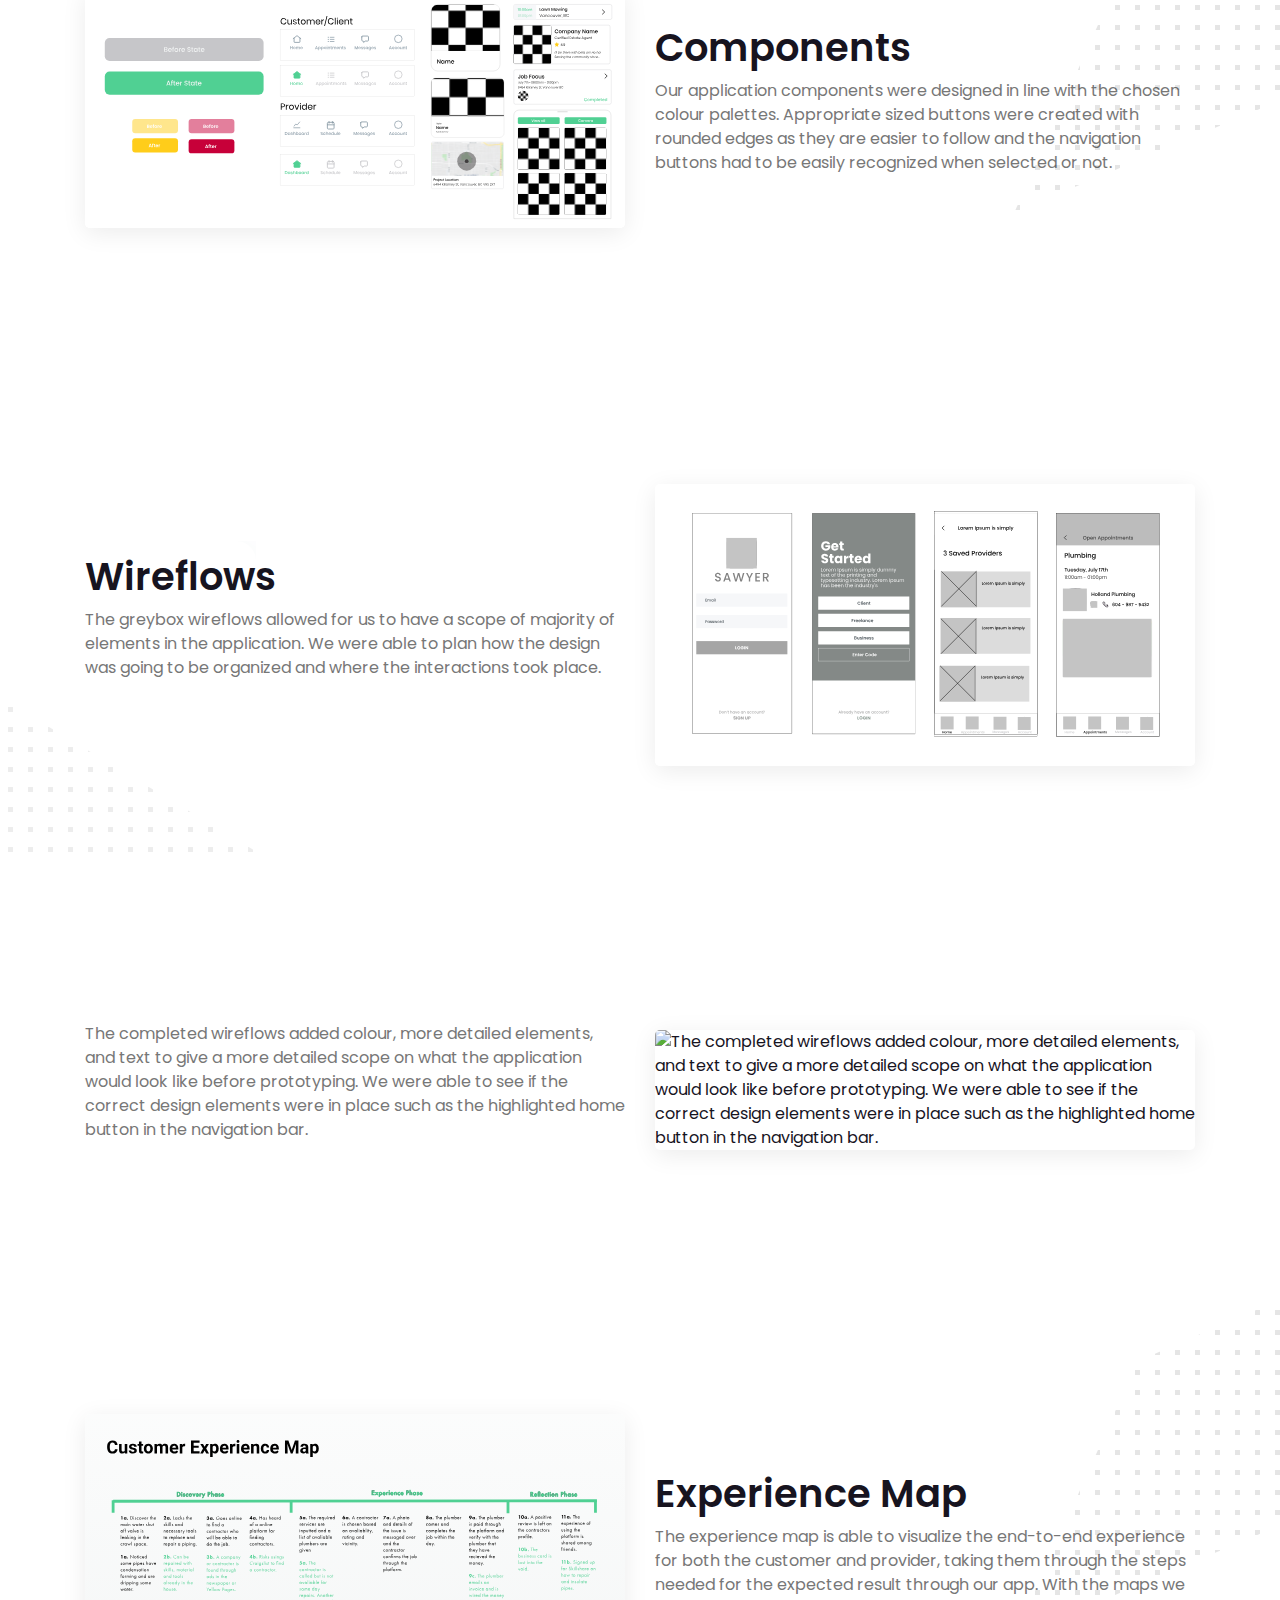
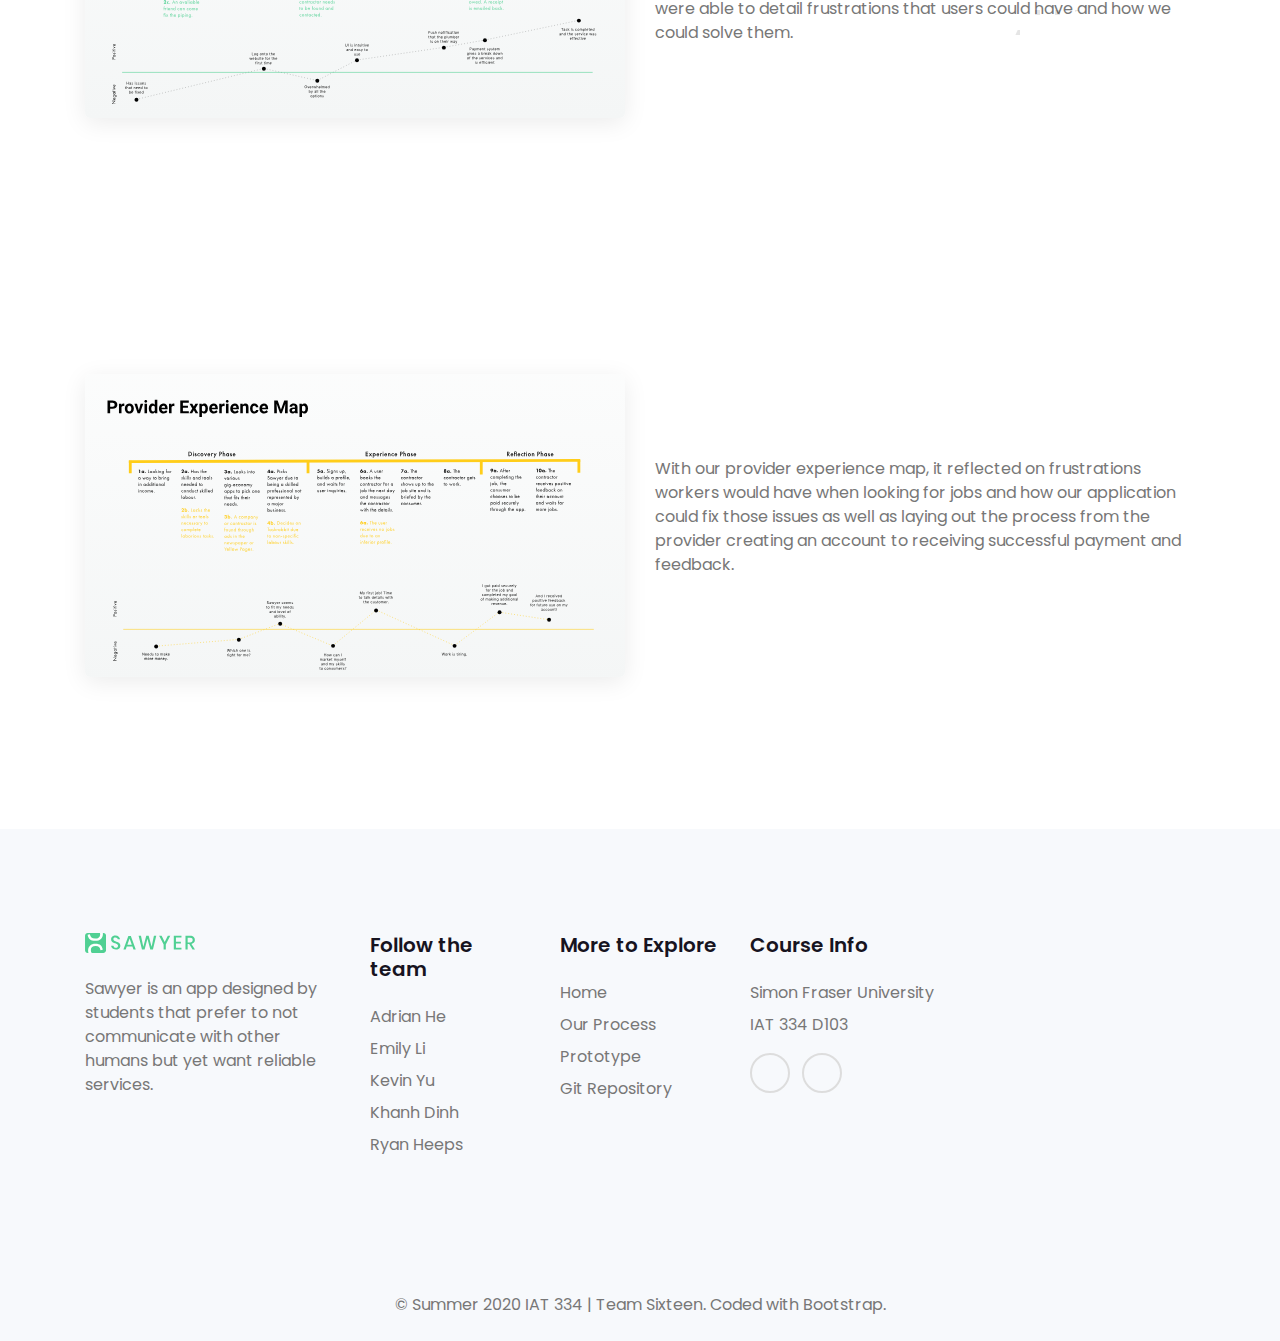
==== commit 8d6c1a8b: "Cleaned up some mess" ====
--- a/process.html
+++ b/process.html
@@ -7,14 +7,14 @@
   <title>Sawyer | IAT 334</title>
   <meta name="description" content="">
   <meta name="viewport" content="width=device-width, initial-scale=1">
-  <meta name="robots" content="all,follow">
+
   <!-- Bootstrap CSS-->
   <link rel="stylesheet" href="vendor/bootstrap/css/bootstrap.min.css">
   <!-- Device Mockup-->
   <link rel="stylesheet" href="css/device-mockups.css">
   <!-- Main Style stylesheet-->
   <link rel="stylesheet" href="css/style.default.css" id="theme-stylesheet">
-  <!-- Secondary stylesheet-->
+  <!-- We such at CSS stylesheet-->
   <link rel="stylesheet" href="css/custom.css">
   <!-- GOOGLE FONT POPPINS -->
   <link href="https://fonts.googleapis.com/css2?family=Poppins:ital,wght@0,200;0,300;0,400;0,500;0,600;1,200;1,300;1,400;1,500;1,600&display=swap" rel="stylesheet">
@@ -69,8 +69,12 @@
           </div>
         </div>
         <div class="col-lg-3 py-5 px-0" style="left: 200px;">
-          <h1 class="font-weight-bold">Our Process</h1>
-          <p class="my-4 text-muted">Check out the research and design work conducted by our team of Interactive Arts & Technology students during the creation of Sawyer, including experience maps for clients and providers, early wireflows of the app, and even some of the key design components.
+          <h1 class="font-weight-bold">Process</h1>
+          <p class="my-4 text-muted">Grey Scale? Why not blue scale
+            Curabitur blandit erat ligula, ut semper dui posuere at.
+            Maecenas consectetur nunc nec tincidunt scelerisque.
+            Class aptent taciti sociosqu ad litora torquent per conubia nostra, per inceptos himenaeos.
+            Pellentesque ac consectetur lorem. Integer dapibus at nulla ut tincidunt
           </p>
         </div>
       </div>
@@ -273,11 +277,7 @@
   <script src="vendor/bootstrap/js/bootstrap.bundle.min.js"></script>
   <script src="js/front.js"></script>
   <script>
-    // ------------------------------------------------------- //
-    //   Inject SVG Sprite -
-    //   see more here
-    //   https://css-tricks.com/ajaxing-svg-sprite/
-    // ------------------------------------------------------ //
+
     function injectSvgSprite(path) {
 
       var ajax = new XMLHttpRequest();
@@ -290,13 +290,9 @@
         document.body.insertBefore(div, document.body.childNodes[0]);
       }
     }
-    // this is set to BootstrapTemple website as you cannot
-    // inject local SVG sprite (using only 'icons/orion-svg-sprite.svg' path)
-    // while using file:// protocol
-    // pls don't forget to change to your domain :)
-    injectSvgSprite('https://bootstraptemple.com/files/icons/orion-svg-sprite.svg');
+
   </script>
-  <!-- FontAwesome CSS - loading as last, so it doesn't block rendering-->
+  <!-- FontAwesome CSS - loading as last, so it doesn't block rendering but this isn't being used anymore :P-->
   <link rel="stylesheet" href="https://use.fontawesome.com/releases/v5.7.1/css/all.css" integrity="sha384-fnmOCqbTlWIlj8LyTjo7mOUStjsKC4pOpQbqyi7RrhN7udi9RwhKkMHpvLbHG9Sr" crossorigin="anonymous">
 </body>
 
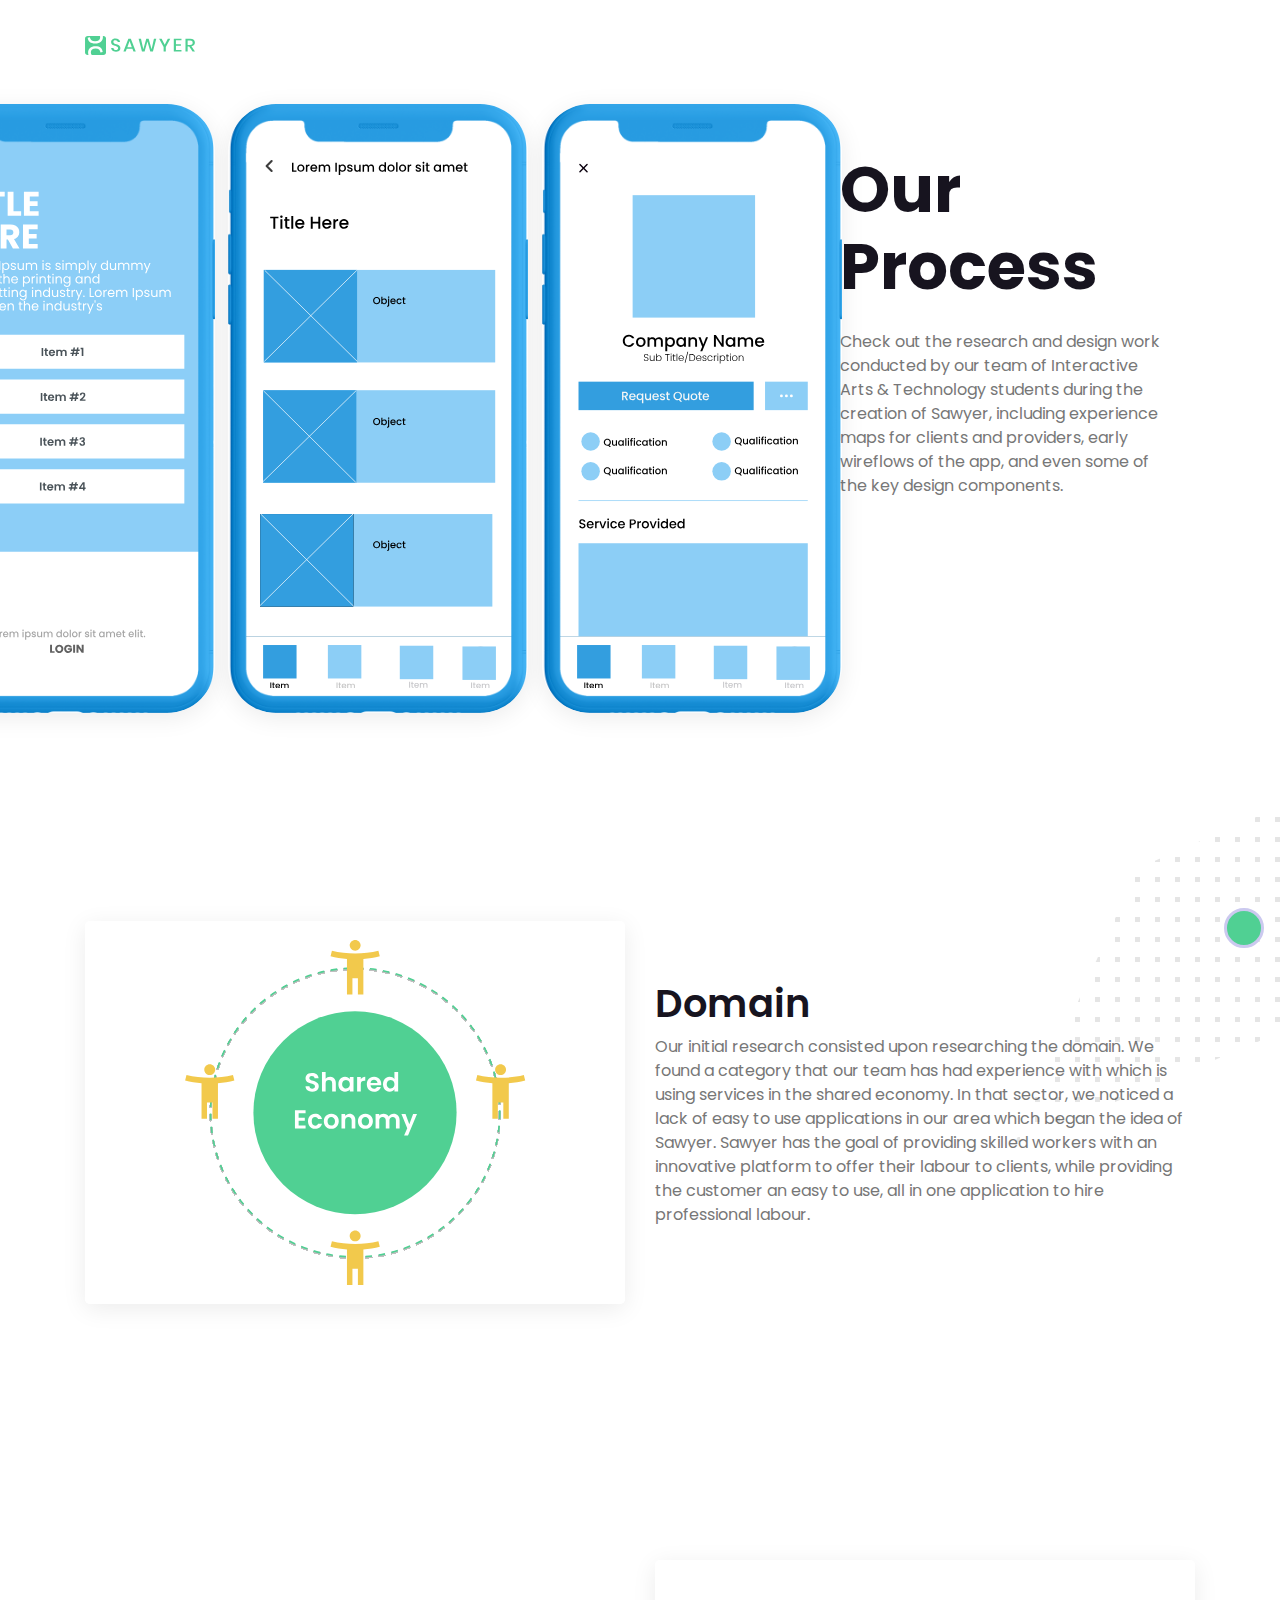
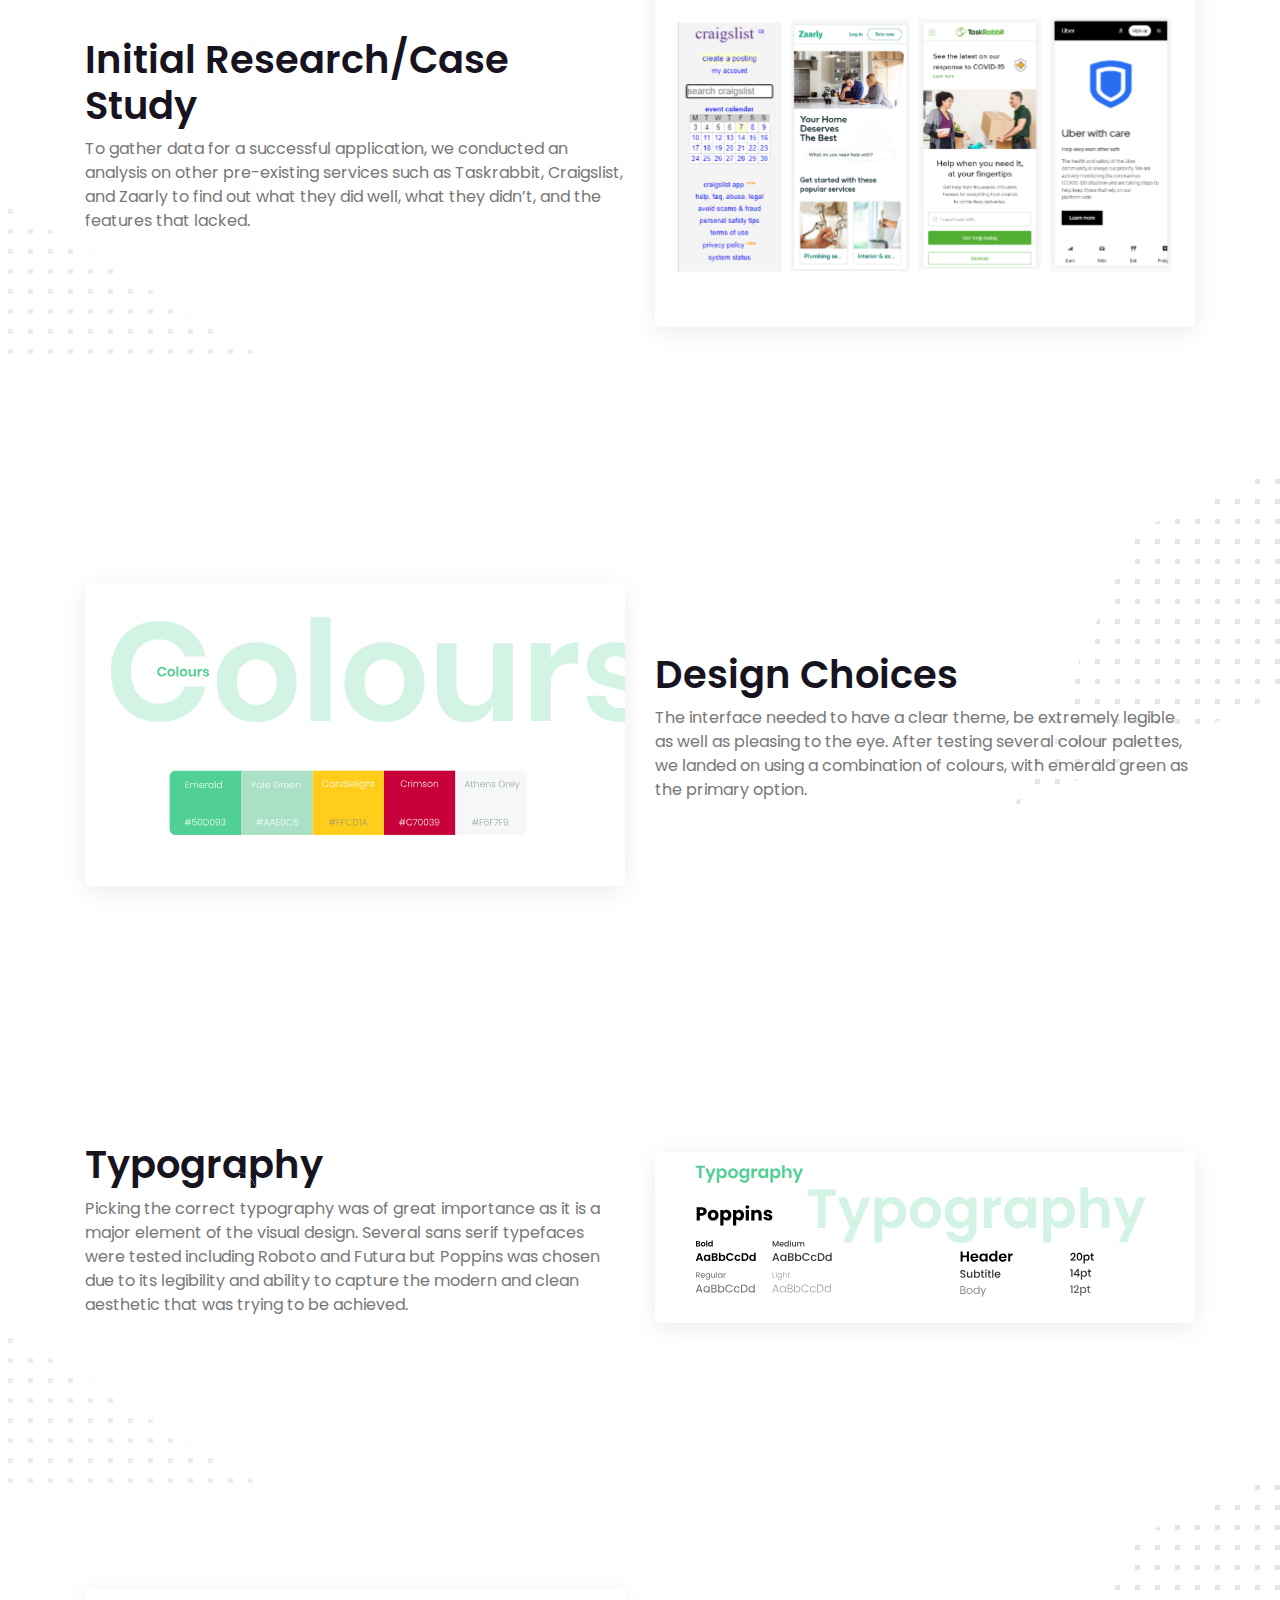
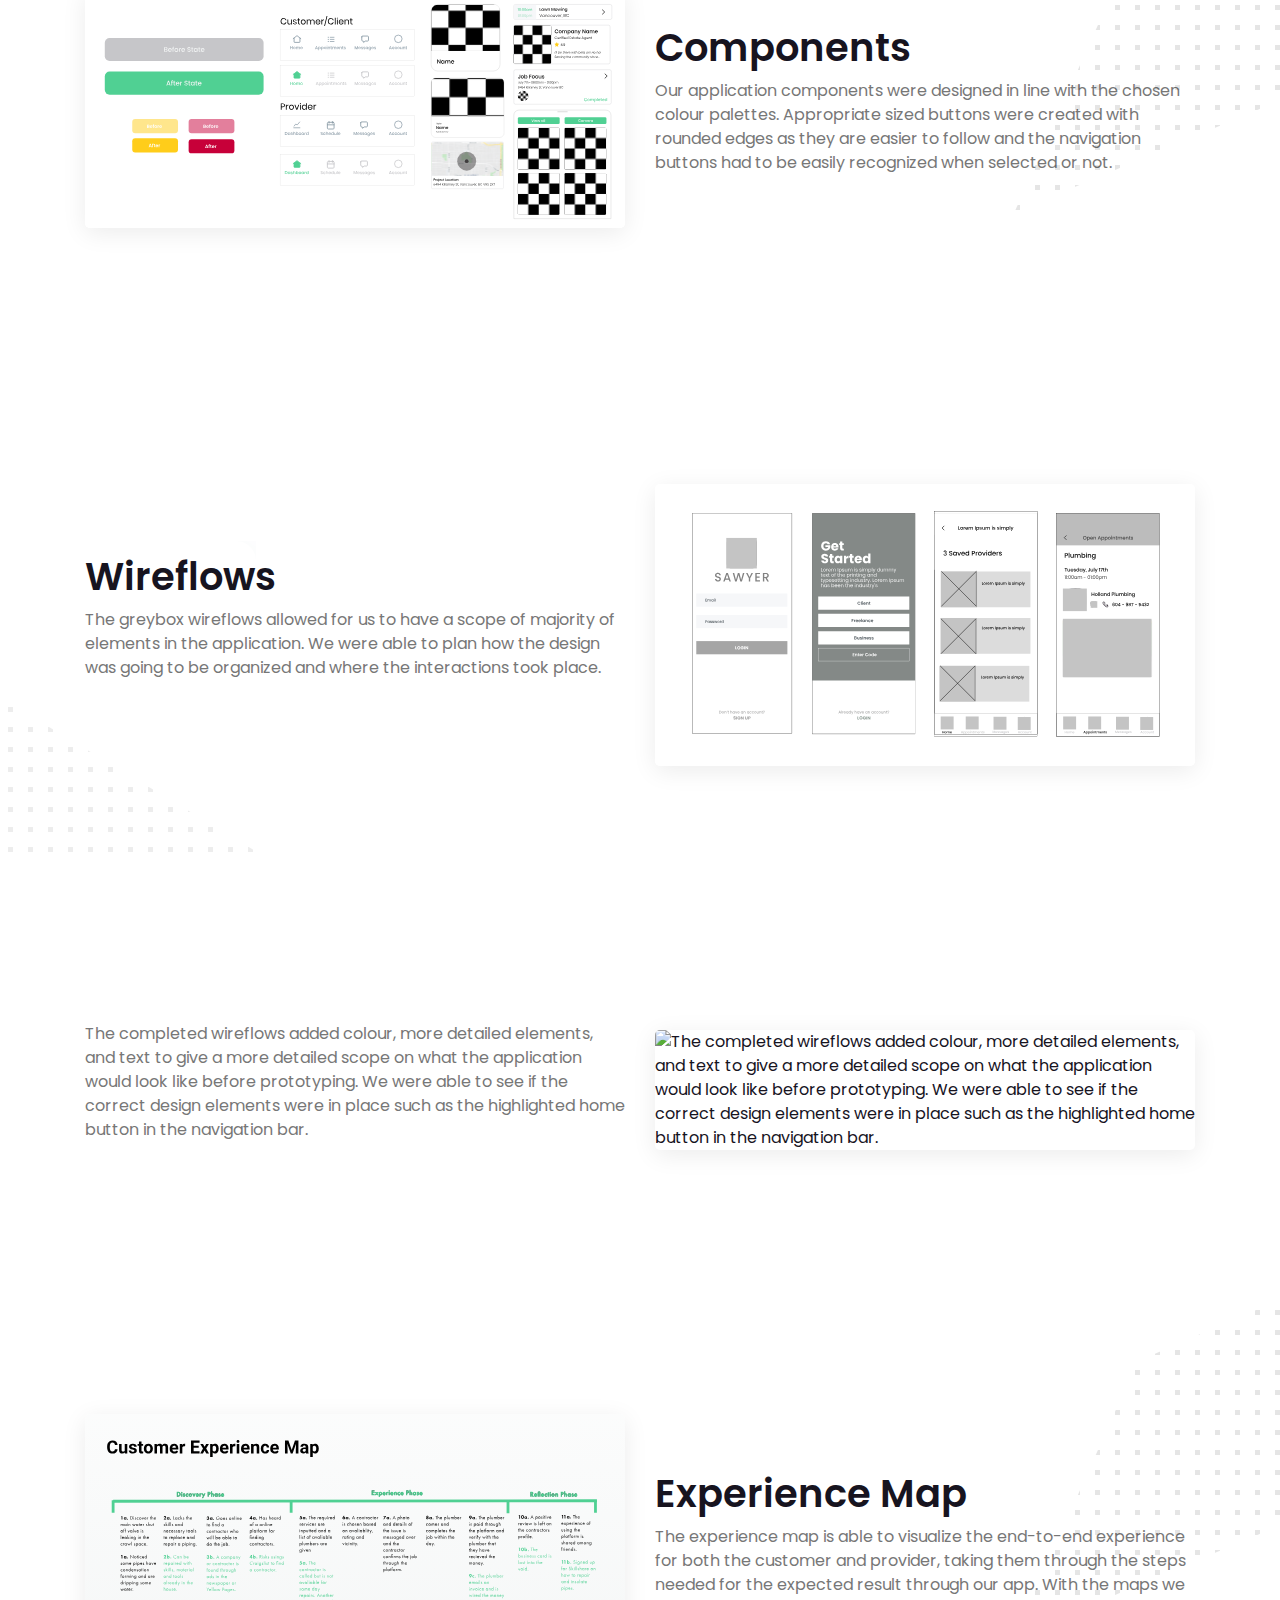
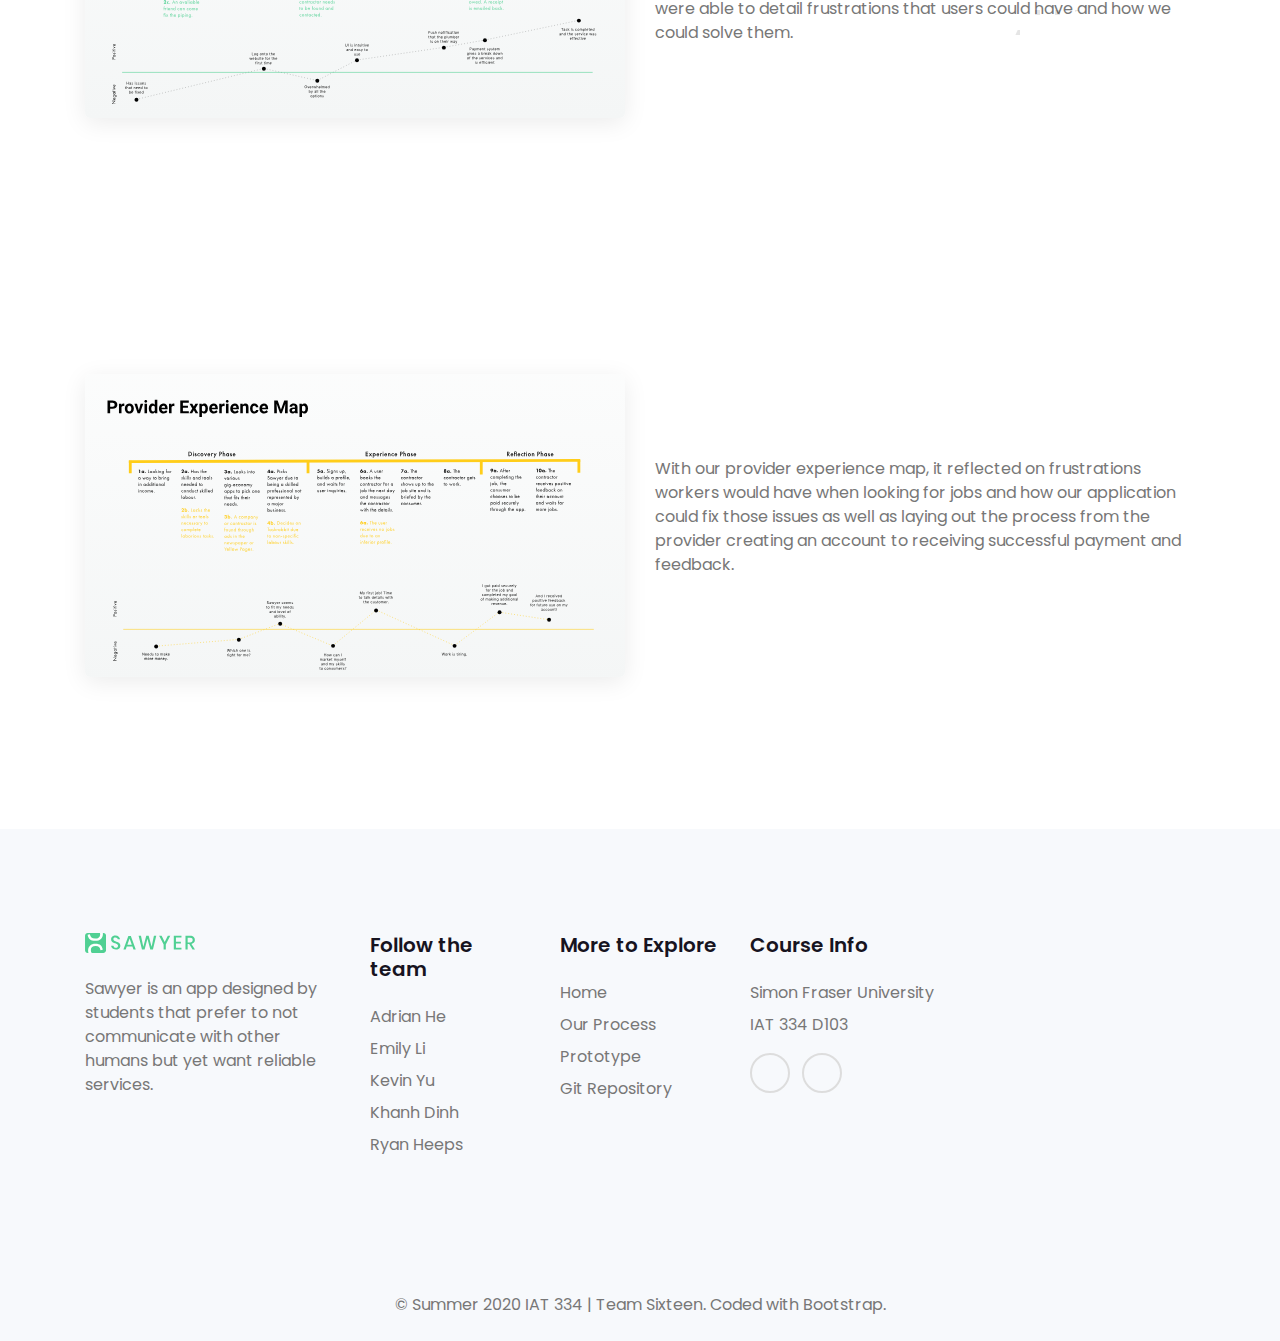
==== commit a185c204: "Merge pull request #2 from Shindekudasai/Adrian" ====
--- a/process.html
+++ b/process.html
@@ -69,12 +69,8 @@
           </div>
         </div>
         <div class="col-lg-3 py-5 px-0" style="left: 200px;">
-          <h1 class="font-weight-bold">Process</h1>
-          <p class="my-4 text-muted">Grey Scale? Why not blue scale
-            Curabitur blandit erat ligula, ut semper dui posuere at.
-            Maecenas consectetur nunc nec tincidunt scelerisque.
-            Class aptent taciti sociosqu ad litora torquent per conubia nostra, per inceptos himenaeos.
-            Pellentesque ac consectetur lorem. Integer dapibus at nulla ut tincidunt
+          <h1 class="font-weight-bold">Our Process</h1>
+          <p class="my-4 text-muted">Check out the research and design work conducted by our team of Interactive Arts & Technology students during the creation of Sawyer, including experience maps for clients and providers, early wireflows of the app, and even some of the key design components.
           </p>
         </div>
       </div>
@@ -277,7 +273,6 @@
   <script src="vendor/bootstrap/js/bootstrap.bundle.min.js"></script>
   <script src="js/front.js"></script>
   <script>
-
     function injectSvgSprite(path) {
 
       var ajax = new XMLHttpRequest();
@@ -290,7 +285,6 @@
         document.body.insertBefore(div, document.body.childNodes[0]);
       }
     }
-
   </script>
   <!-- FontAwesome CSS - loading as last, so it doesn't block rendering but this isn't being used anymore :P-->
   <link rel="stylesheet" href="https://use.fontawesome.com/releases/v5.7.1/css/all.css" integrity="sha384-fnmOCqbTlWIlj8LyTjo7mOUStjsKC4pOpQbqyi7RrhN7udi9RwhKkMHpvLbHG9Sr" crossorigin="anonymous">
